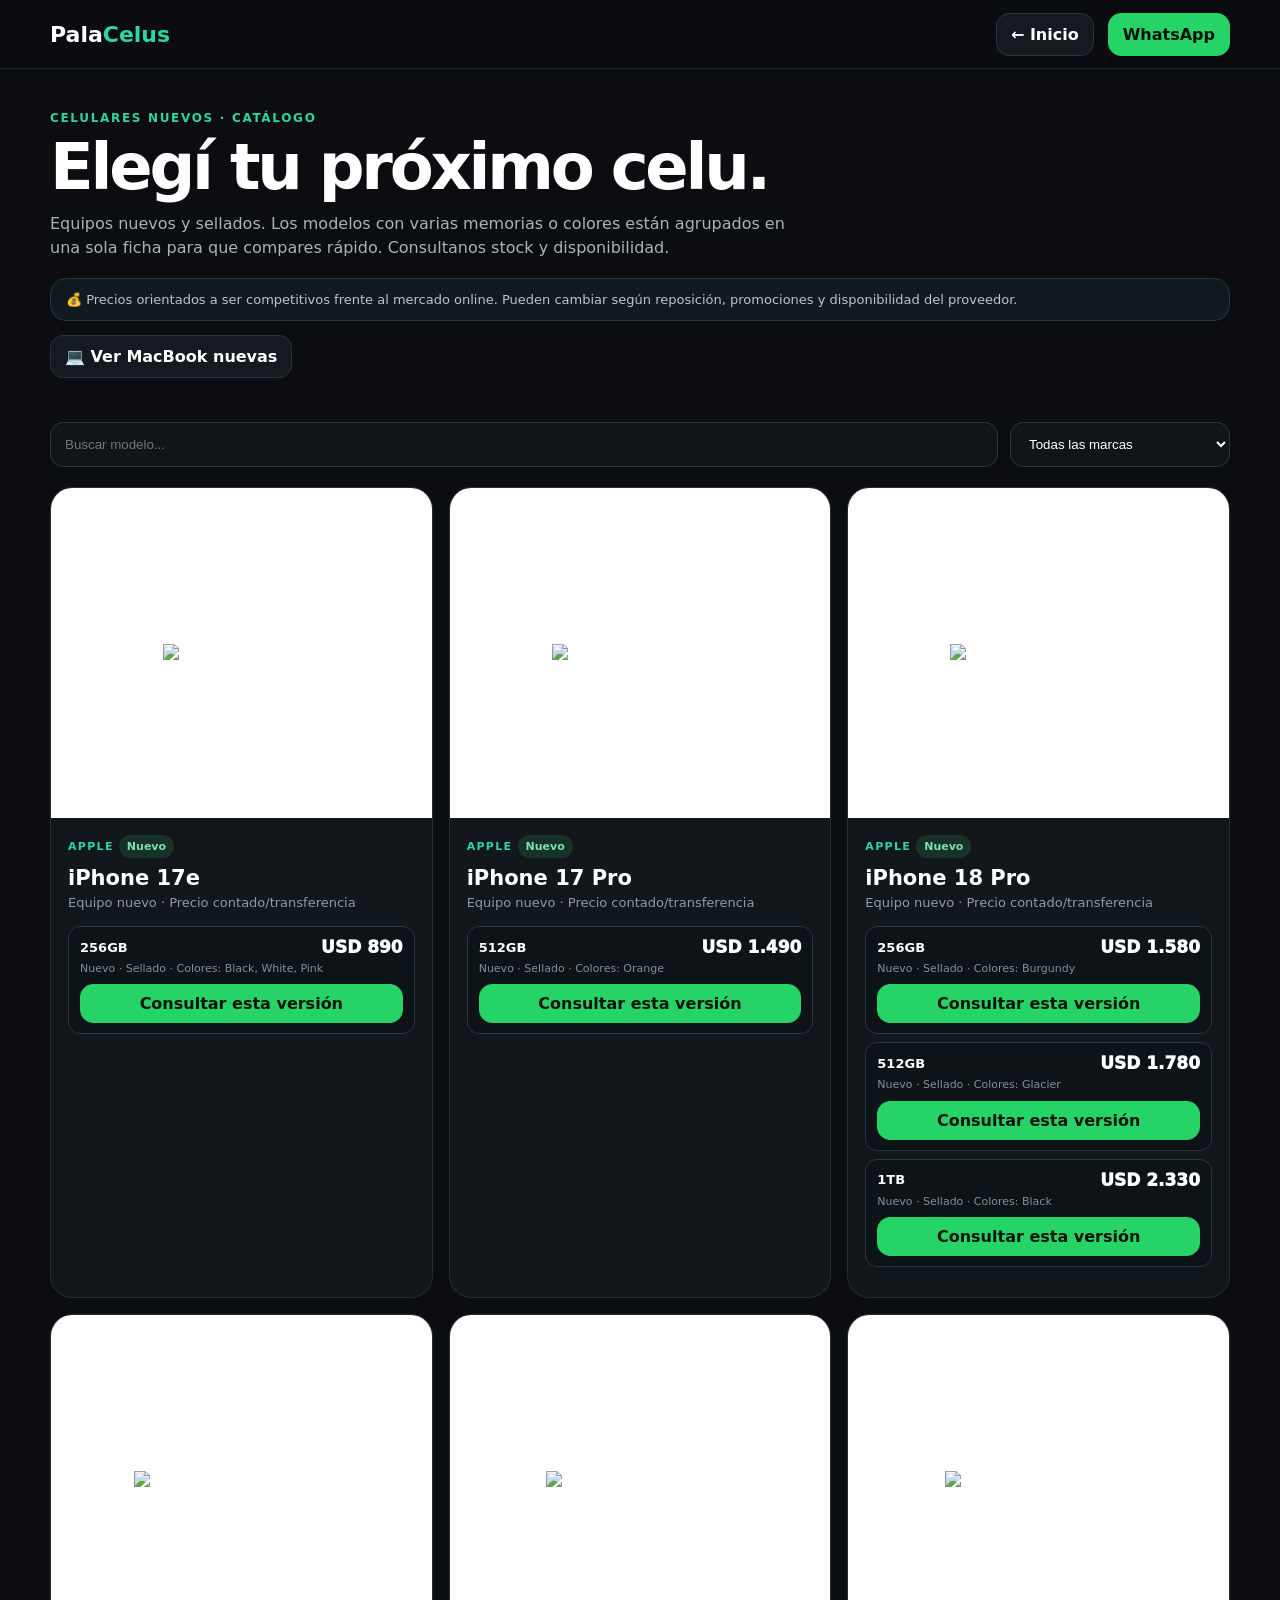
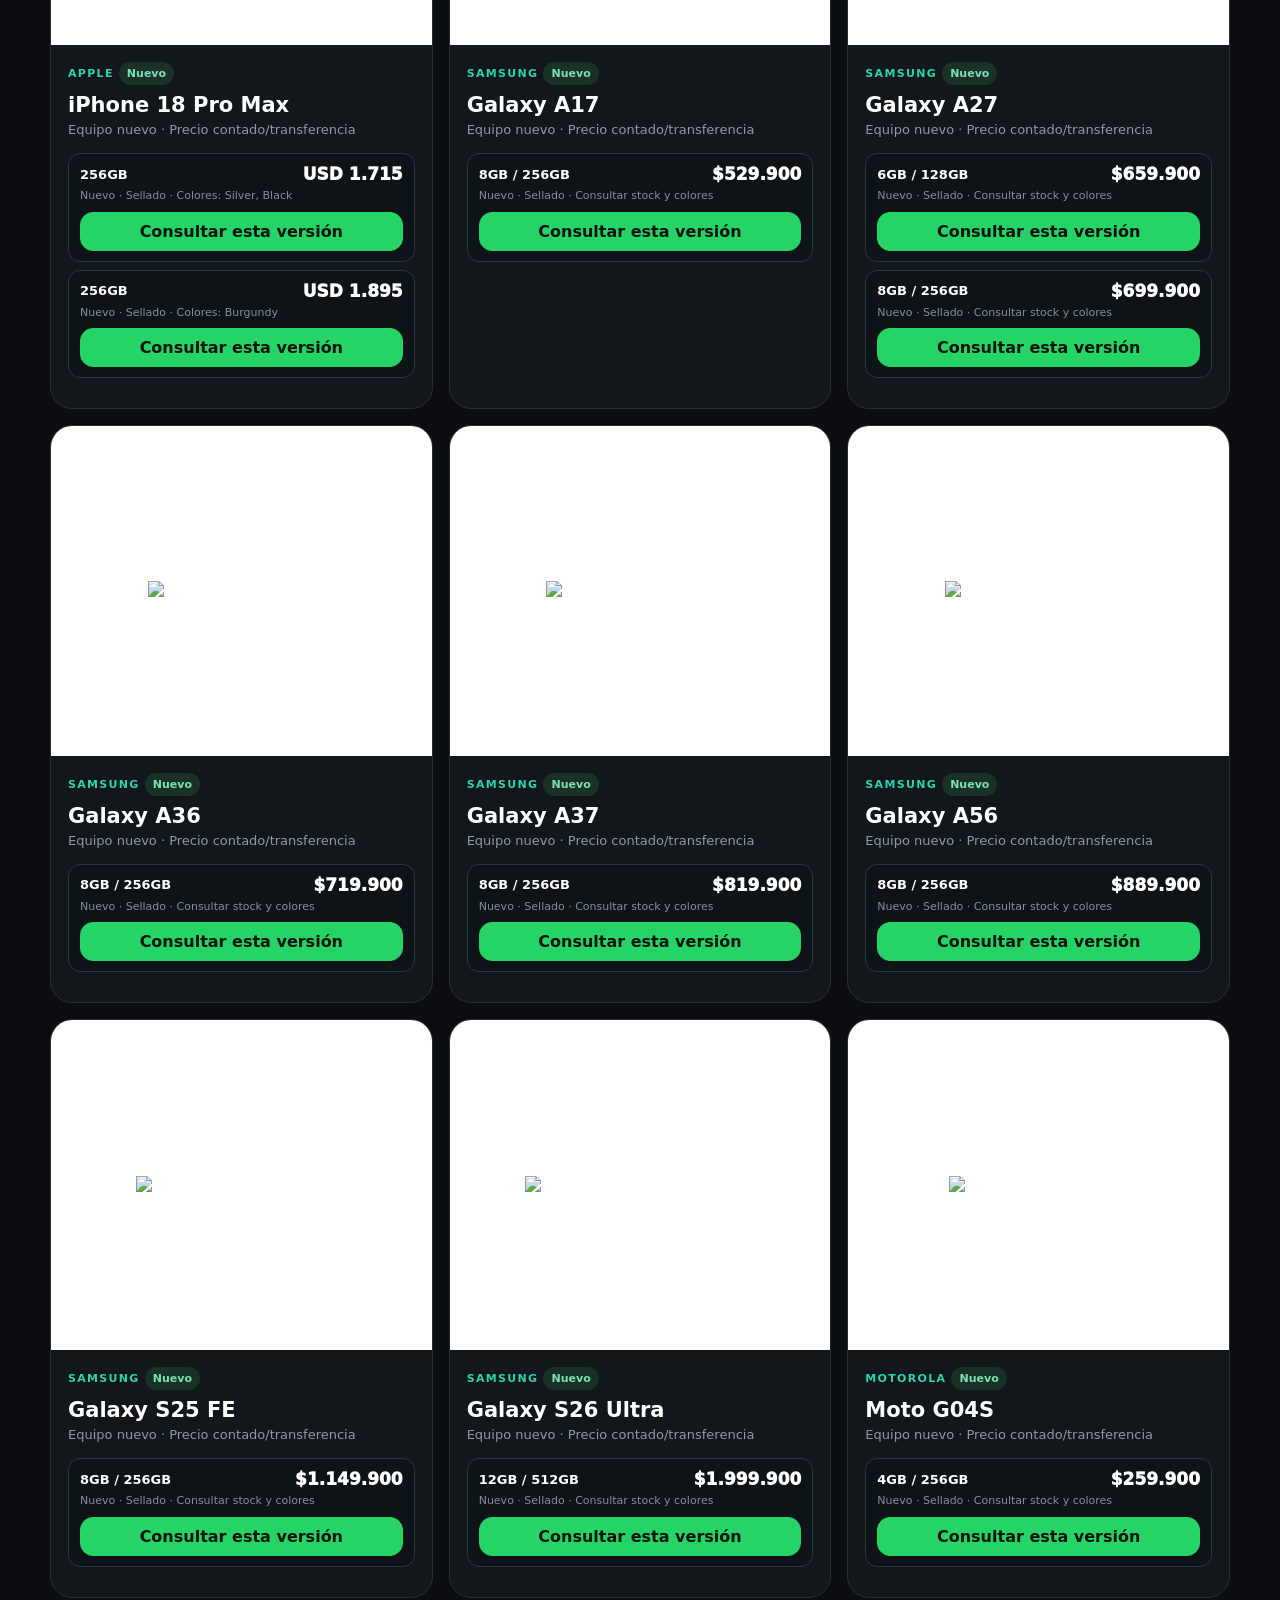
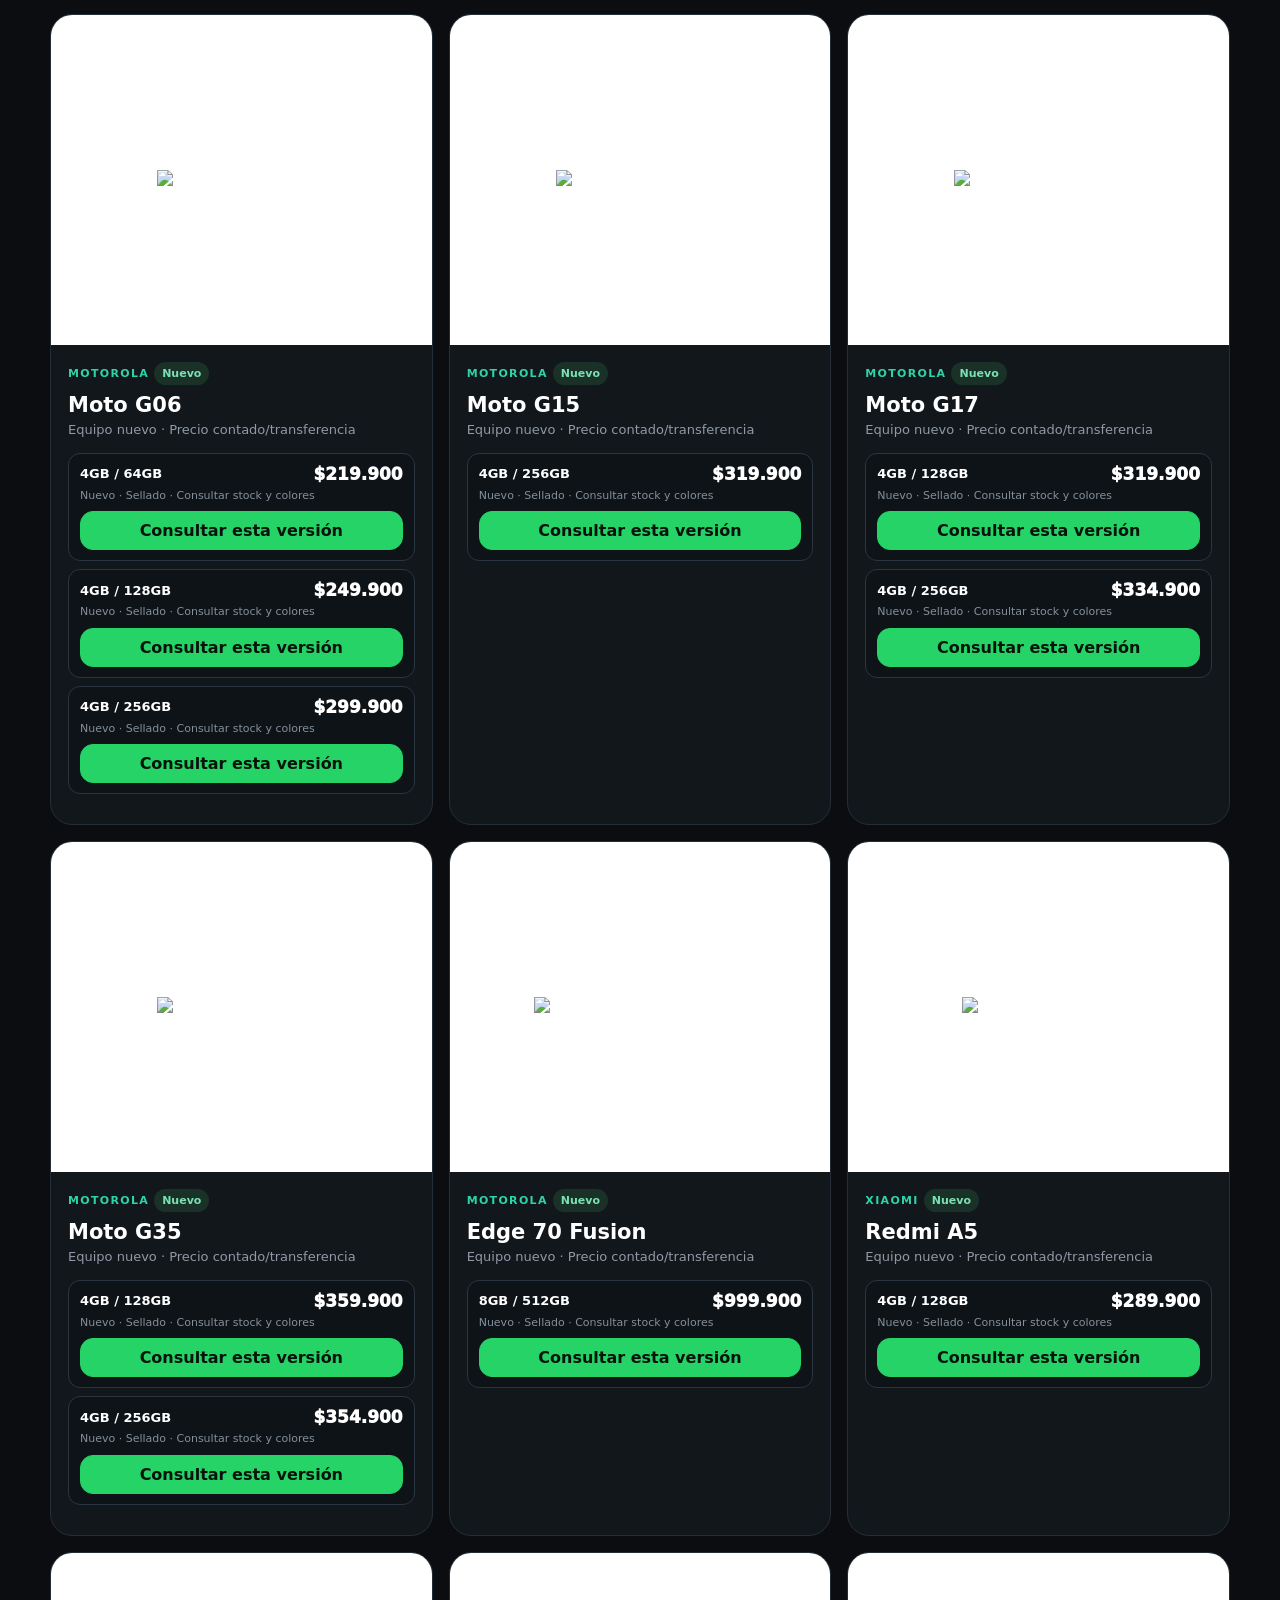
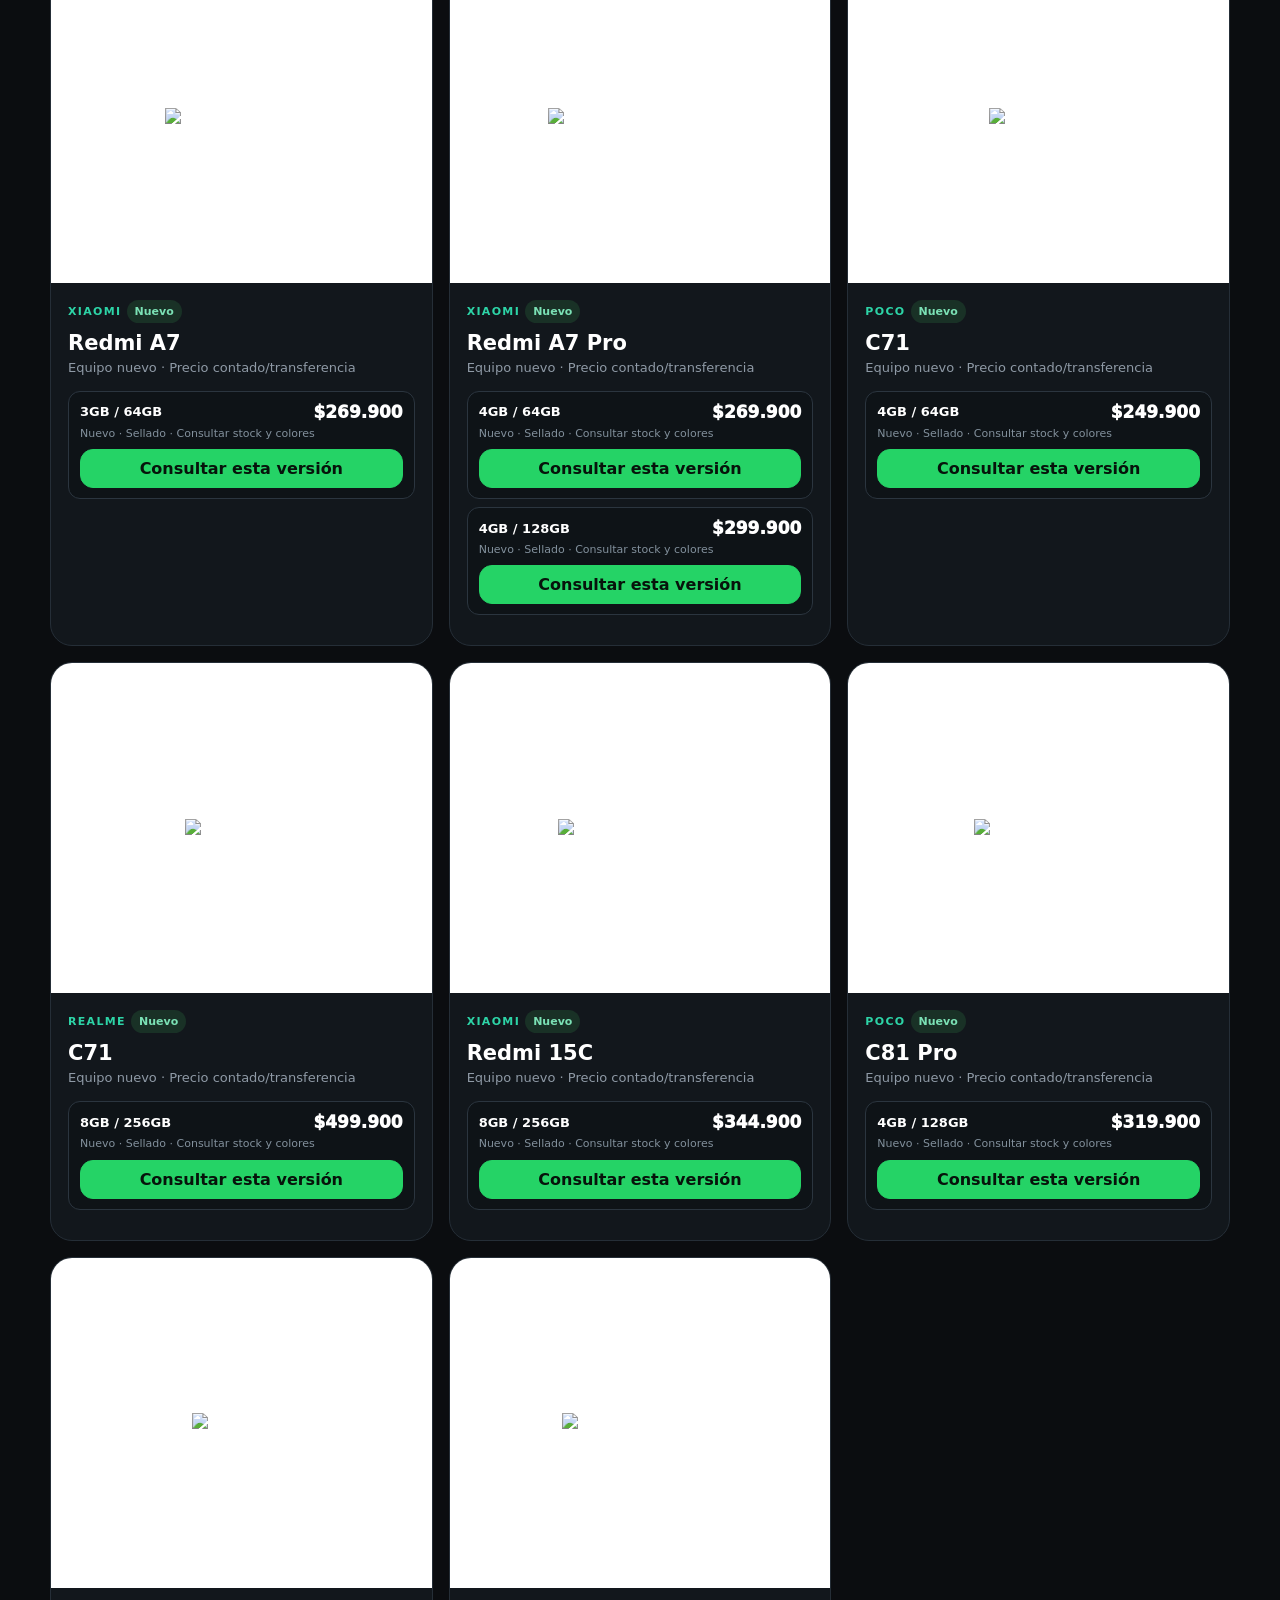
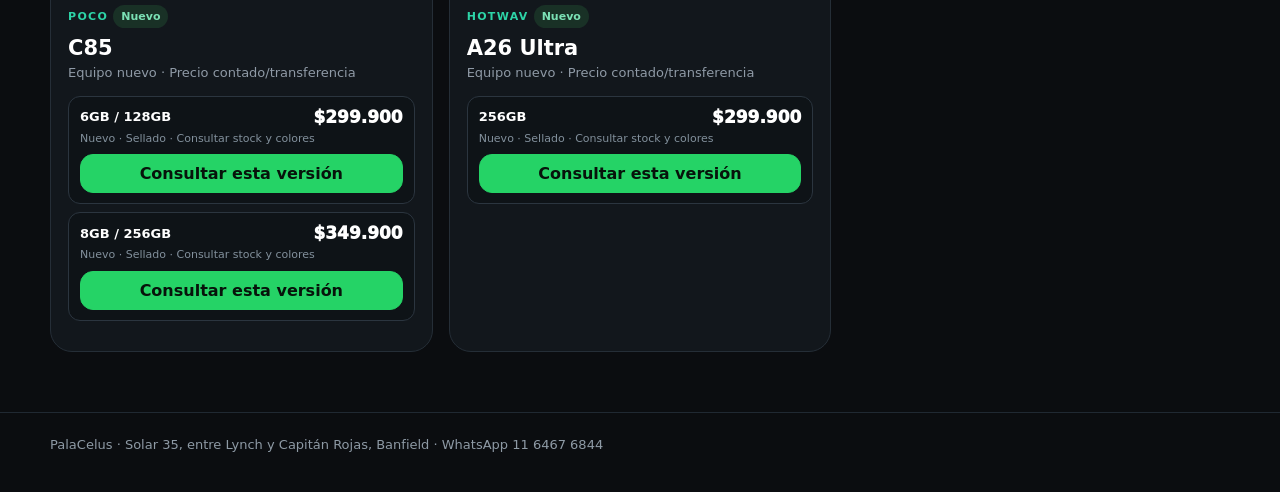
==== catalogo.html @ 4c7c0a82 "Fix product images and add MacBook access" ====
<!doctype html>
<html lang="es-AR">
<head>
<meta charset="utf-8">
<meta name="viewport" content="width=device-width,initial-scale=1,viewport-fit=cover">
<meta name="theme-color" content="#0b0d10">
<title>Catálogo de celulares | PalaCelus</title>
<style>
*{box-sizing:border-box}body{margin:0;background:#0b0d10;color:#fff;font-family:Inter,system-ui,-apple-system,Segoe UI,Roboto,Arial,sans-serif}.wrap{width:min(1180px,calc(100% - 28px));margin:auto}header{position:sticky;top:0;z-index:20;background:rgba(11,13,16,.94);backdrop-filter:blur(12px);border-bottom:1px solid #222b33}.top{height:68px;display:flex;align-items:center;gap:14px}.brand{font-size:22px;font-weight:900;text-decoration:none;color:#fff}.brand span{color:#2dd4a7}.spacer{flex:1}.btn{border:1px solid #2a333d;background:#151a20;color:#fff;border-radius:13px;padding:11px 14px;text-decoration:none;font-weight:800;cursor:pointer}.btn.wa{background:#25d366;border-color:#25d366;color:#07130b}.hero{padding:42px 0 24px}.eyebrow{font-size:12px;color:#2dd4a7;font-weight:900;letter-spacing:.14em}.hero h1{font-size:clamp(38px,7vw,64px);line-height:1;margin:10px 0 13px;letter-spacing:-.05em}.hero p{margin:0;color:#a8b3bd;max-width:760px;line-height:1.5}.notice{margin-top:18px;background:#111921;border:1px solid #263542;border-radius:16px;padding:13px 15px;color:#bac5ce;font-size:13px}.catalog-links{display:flex;gap:10px;flex-wrap:wrap;margin-top:14px}.controls{display:grid;grid-template-columns:1fr 220px;gap:12px;margin:20px 0}.controls input,.controls select{width:100%;padding:13px 14px;border-radius:13px;border:1px solid #2b353f;background:#10151a;color:#fff;outline:none}.grid{display:grid;grid-template-columns:repeat(3,1fr);gap:16px;padding-bottom:60px}.card{background:#12171c;border:1px solid #252e37;border-radius:22px;overflow:hidden;display:flex;flex-direction:column;min-width:0}.photo{height:330px;background:#fff;display:flex;align-items:center;justify-content:center;padding:22px;overflow:hidden}.photo img{display:block;width:auto;height:auto;max-width:100%;max-height:100%;object-fit:contain;object-position:center center}.body{padding:17px;display:flex;flex-direction:column;flex:1}.brandtag{font-size:11px;text-transform:uppercase;letter-spacing:.12em;color:#2dd4a7;font-weight:900}.body h2{font-size:21px;margin:8px 0 5px}.sub{font-size:13px;color:#8f9aa6;margin-bottom:12px}.variants{display:grid;gap:8px;margin:4px 0 13px}.variant{border:1px solid #2b353f;border-radius:12px;padding:10px 11px;background:#0e1317}.variant-top{display:flex;justify-content:space-between;gap:10px;align-items:center}.mem{font-size:13px;font-weight:800}.price{font-size:17px;font-weight:950;color:#fff}.stock{font-size:11px;color:#82909c;margin-top:4px;line-height:1.4}.badge{display:inline-flex;align-items:center;gap:5px;background:#193126;color:#7be1b5;padding:5px 8px;border-radius:999px;font-size:11px;font-weight:800}.footer{border-top:1px solid #202932;color:#8e9aa5;padding:24px 0 40px;font-size:13px}.fallback{height:100%;width:100%;display:grid;place-items:center;font-size:66px;color:#111;background:linear-gradient(160deg,#f8fafc,#e8edf2)}
@media(max-width:900px){.grid{grid-template-columns:repeat(2,1fr)}.photo{height:310px}}
@media(max-width:590px){.wrap{width:min(100% - 20px,1180px)}.grid{grid-template-columns:1fr}.controls{grid-template-columns:1fr}.photo{height:320px;padding:18px}.hero{padding-top:28px}.top .btn:not(.wa){display:none}.catalog-links .btn{display:inline-flex!important}}
</style>
</head>
<body>
<header><div class="wrap top"><a class="brand" href="/">Pala<span>Celus</span></a><div class="spacer"></div><a class="btn" href="/">← Inicio</a><a class="btn wa" href="https://wa.me/5491164676844?text=Hola%20PalaCelus%2C%20quiero%20consultar%20por%20un%20celular" target="_blank" rel="noopener">WhatsApp</a></div></header>
<main class="wrap">
<section class="hero"><div class="eyebrow">CELULARES NUEVOS · CATÁLOGO</div><h1>Elegí tu próximo celu.</h1><p>Equipos nuevos y sellados. Los modelos con varias memorias o colores están agrupados en una sola ficha para que compares rápido. Consultanos stock y disponibilidad.</p><div class="notice">💰 Precios orientados a ser competitivos frente al mercado online. Pueden cambiar según reposición, promociones y disponibilidad del proveedor.</div><div class="catalog-links"><a class="btn" href="/macbook.html">💻 Ver MacBook nuevas</a></div></section>
<div class="controls"><input id="q" type="search" placeholder="Buscar modelo..."><select id="brand"><option value="all">Todas las marcas</option><option>Apple</option><option>Samsung</option><option>Motorola</option><option>Xiaomi</option><option>Realme</option><option>POCO</option><option>Hotwav</option></select></div>
<section id="grid" class="grid"></section>
</main>
<footer class="footer"><div class="wrap">PalaCelus · Solar 35, entre Lynch y Capitán Rojas, Banfield · WhatsApp 11 6467 6844</div></footer>
<script>
const P=[
{b:'Apple',n:'iPhone 17e',img:'https://www.pbtech.co.nz/imgprod/M/P/MPHAPP817400__1.jpg',v:[['256GB','USD 890','Black, White, Pink']]},
{b:'Apple',n:'iPhone 17 Pro',img:'https://images.weserv.nl/?url=https%3A%2F%2Fcdn.mafrservices.com%2Fpim-content%2FUAE%2Fmedia%2Fproduct%2F2258804%2F1757614204%2F2258804_main.jpg&w=900&h=900&fit=contain',v:[['512GB','USD 1.490','Orange']]},
{b:'Apple',n:'iPhone 18 Pro',img:'https://s.yimg.com/lo/mysterio/api/8e2818e21b2c7f932ad12ccb3e22df7431b9df2d3f41ec7d7207e2633e210959/lightyear_networkapi/resizefill_w1200%3Bquality_80%3Bformat_webp/https%3A/media.zenfs.com/en/gadget_review_articles_822/c11b0845a5478b6d21e6e9054c8614dc.jpg',v:[['256GB','USD 1.580','Burgundy'],['512GB','USD 1.780','Glacier'],['1TB','USD 2.330','Black']]},
{b:'Apple',n:'iPhone 18 Pro Max',img:'https://cdn2.blanxer.com/uploads/682feff88c633f25b4c7ce32/product_image-iphone-18-pro-max-0291.webp',v:[['256GB','USD 1.715','Silver, Black'],['256GB','USD 1.895','Burgundy']]},
{b:'Samsung',n:'Galaxy A17',img:'https://myxprs.com/cdn/shop/files/SamsungGalaxyA174G-8GBRam-256GB_LocalWarranty.png?v=1770814970&width=1000',v:[['8GB / 256GB','$529.900']]},
{b:'Samsung',n:'Galaxy A27',img:'https://www.trippodo.com/1506386-large_default/samsung-galaxy-a27-5g-17-cm-67-sim-doble-android-160-usb-tipo-c-6-gb-128-gb-5000-mah-negro.jpg',v:[['6GB / 128GB','$659.900'],['8GB / 256GB','$699.900']]},
{b:'Samsung',n:'Galaxy A36',img:'https://www.samsung-online.com.ua/uploads/shop/products/large/c_570ff8097d87e03d7fbfa8f95da73655.jpg',v:[['8GB / 256GB','$719.900']]},
{b:'Samsung',n:'Galaxy A37',img:'https://images.migrosone.com/elektronik/product/39188951/39188951_1-0b2606-1650x1650.jpg',v:[['8GB / 256GB','$819.900']]},
{b:'Samsung',n:'Galaxy A56',img:'https://mobileplanet.ua/uploads/product/2025-3-14/samsung-galaxy-a56-5g-8-256gb-awesome-graphite-sm-3387041.webp',v:[['8GB / 256GB','$889.900']]},
{b:'Samsung',n:'Galaxy S25 FE',img:'https://oneapple.com.ua/content/images/17/1800x1800l80mc0/60388574313349.jpg',v:[['8GB / 256GB','$1.149.900']]},
{b:'Samsung',n:'Galaxy S26 Ultra',img:'https://www.electronic4you.si/media/catalog/product/2/7/279026.jpg',v:[['12GB / 512GB','$1.999.900']]},
{b:'Motorola',n:'Moto G04S',img:'https://cdn.awsli.com.br/953/953953/produto/359839162/32c7d79e-3806-4fc1-a5b6-cae0c05d0760-fybrp97fx4.png',v:[['4GB / 256GB','$259.900']]},
{b:'Motorola',n:'Moto G06',img:'https://p4-ofp.static.pub/fes/cms/2025/09/03/94kxwl1lryu7we6adw4g9haothbvmi306839.png',v:[['4GB / 64GB','$219.900'],['4GB / 128GB','$249.900'],['4GB / 256GB','$299.900']]},
{b:'Motorola',n:'Moto G15',img:'https://welectronics.com/images/stories/virtuemart/product/MotorolaMotoG15gray7.jpg',v:[['4GB / 256GB','$319.900']]},
{b:'Motorola',n:'Moto G17',img:'https://brmotorolanew.vtexassets.com/arquivos/ids/177598/MOTOG77_1000X1000PX_01.png?v=639052259631500000',v:[['4GB / 128GB','$319.900'],['4GB / 256GB','$334.900']]},
{b:'Motorola',n:'Moto G35',img:'https://dexon.cl/api/uploads/products/d0875943-738c-4bb5-8104-498e9e5aed08.png',v:[['4GB / 128GB','$359.900'],['4GB / 256GB','$354.900']]},
{b:'Motorola',n:'Edge 70 Fusion',img:'https://www.purepc.pl/image/news/2026/03/02_motorola_edge_70_fusion_smartfon_z_ukladem_snadpragon_7s_gen_3_trafia_na_rynek_w_dwoch_wersjach_z_roznymi_bateriami_2_b.png',v:[['8GB / 512GB','$999.900']]},
{b:'Xiaomi',n:'Redmi A5',img:'https://i.ebayimg.com/images/g/YnAAAeSwY~9od3sQ/s-l1200.webp',v:[['4GB / 128GB','$289.900']]},
{b:'Xiaomi',n:'Redmi A7',img:'https://images.weserv.nl/?url=https%3A%2F%2Frimage.ripley.com.pe%2Fhome.ripley%2FAttachment%2FMKP%2F3588%2FPMP20001499474%2Ffull_image-1.jpeg&w=900&h=900&fit=contain',v:[['3GB / 64GB','$269.900']]},
{b:'Xiaomi',n:'Redmi A7 Pro',img:'https://images.weserv.nl/?url=https%3A%2F%2Fmedia.power-cdn.net%2Fimages%2Fh-64634c14849e05791fbe9061939bd7e9%2Fproducts%2F4267475%2F4267475_1_600x600_t_g.webp&w=900&h=900&fit=contain',v:[['4GB / 64GB','$269.900'],['4GB / 128GB','$299.900']]},
{b:'POCO',n:'C71',img:'https://images.weserv.nl/?url=https%3A%2F%2Fsumashtech.sgp1.cdn.digitaloceanspaces.com%2Fcolor%2F4062%2Fc71blue_1.webp&w=900&h=900&fit=contain',v:[['4GB / 64GB','$249.900']]},
{b:'Realme',n:'C71',img:'https://images.weserv.nl/?url=https%3A%2F%2Fmedia.romapy.com%2F48034-large_default%2Fcel-realme-c71-rmx5303-8gb256gb-white-swan-br-631011005954.jpg&w=900&h=900&fit=contain',v:[['8GB / 256GB','$499.900']]},
{b:'Xiaomi',n:'Redmi 15C',img:'https://images.weserv.nl/?url=https%3A%2F%2Fwww.xiaomistore.pt%2Fmedia%2Fcatalog%2Fproduct%2Fcache%2F15ddd44d216d203895c09a40f383ba2a%2F7%2F3%2F734f07c79fa35ef24b3e30c7f011fd23.png&w=900&h=900&fit=contain',v:[['8GB / 256GB','$344.900']]},
{b:'POCO',n:'C81 Pro',img:'https://cdn.antaranews.com/cache/1200x800/2026/04/29/poco-c81-pro-all-color-options-1536x864.jpg',v:[['4GB / 128GB','$319.900']]},
{b:'POCO',n:'C85',img:'https://down-ph.img.susercontent.com/file/ph-11134207-820lg-mp8wr12u2v41d9',v:[['6GB / 128GB','$299.900'],['8GB / 256GB','$349.900']]},
{b:'Hotwav',n:'A26 Ultra',img:'https://www.supergames.com.py/34729-thickbox_default/celular-hotwav-a26-ultra-256gb-3gb-ram-dual-sim-tela-6-75----branco.jpg',v:[['256GB','$299.900']]}
];
const grid=document.getElementById('grid'),q=document.getElementById('q'),brand=document.getElementById('brand');
function wa(p,mem,price){return 'https://wa.me/5491164676844?text='+encodeURIComponent(`Hola PalaCelus, quería consultar disponibilidad del ${p.b} ${p.n} ${mem} publicado a ${price}.`)}
function render(){const text=q.value.trim().toLowerCase(),bf=brand.value;grid.innerHTML='';P.filter(p=>(bf==='all'||p.b===bf)&&(`${p.b} ${p.n}`).toLowerCase().includes(text)).forEach(p=>{const c=document.createElement('article');c.className='card';const pic=p.img?`<img loading="lazy" src="${p.img}" alt="${p.b} ${p.n}" onerror="this.parentElement.innerHTML='<div class=\'fallback\'>📱</div>'">`:`<div class="fallback">📱</div>`;const vars=p.v.map(x=>`<div class="variant"><div class="variant-top"><span class="mem">${x[0]}</span><span class="price">${x[1]}</span></div><div class="stock">Nuevo · Sellado${x[2]?` · Colores: ${x[2]}`:' · Consultar stock y colores'}</div><div style="margin-top:8px"><a class="btn wa" style="display:block;text-align:center;padding:9px 10px" href="${wa(p,x[0],x[1])}" target="_blank" rel="noopener">Consultar esta versión</a></div></div>`).join('');c.innerHTML=`<div class="photo">${pic}</div><div class="body"><div><span class="brandtag">${p.b}</span> <span class="badge">Nuevo</span></div><h2>${p.n}</h2><div class="sub">Equipo nuevo · Precio contado/transferencia</div><div class="variants">${vars}</div></div>`;grid.appendChild(c)})}
q.addEventListener('input',render);brand.addEventListener('change',render);render();
</script>
</body>
</html>
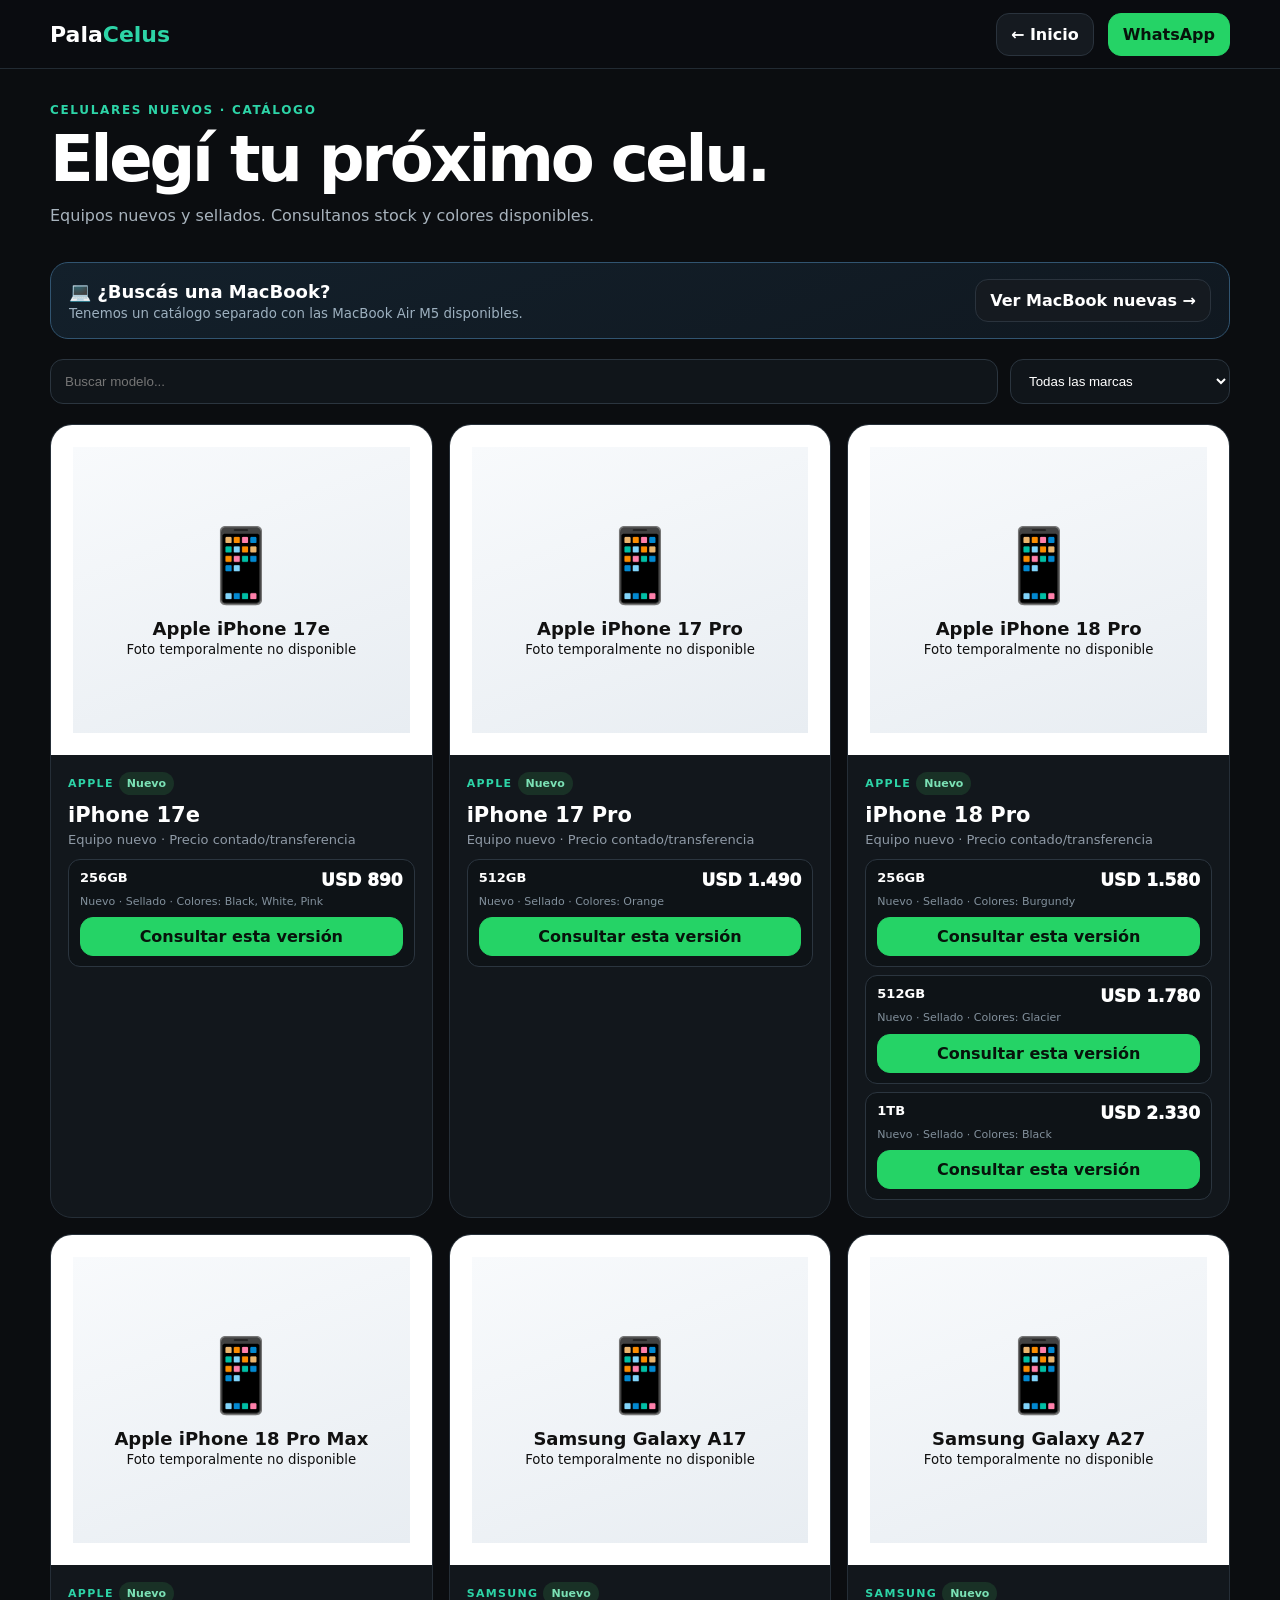
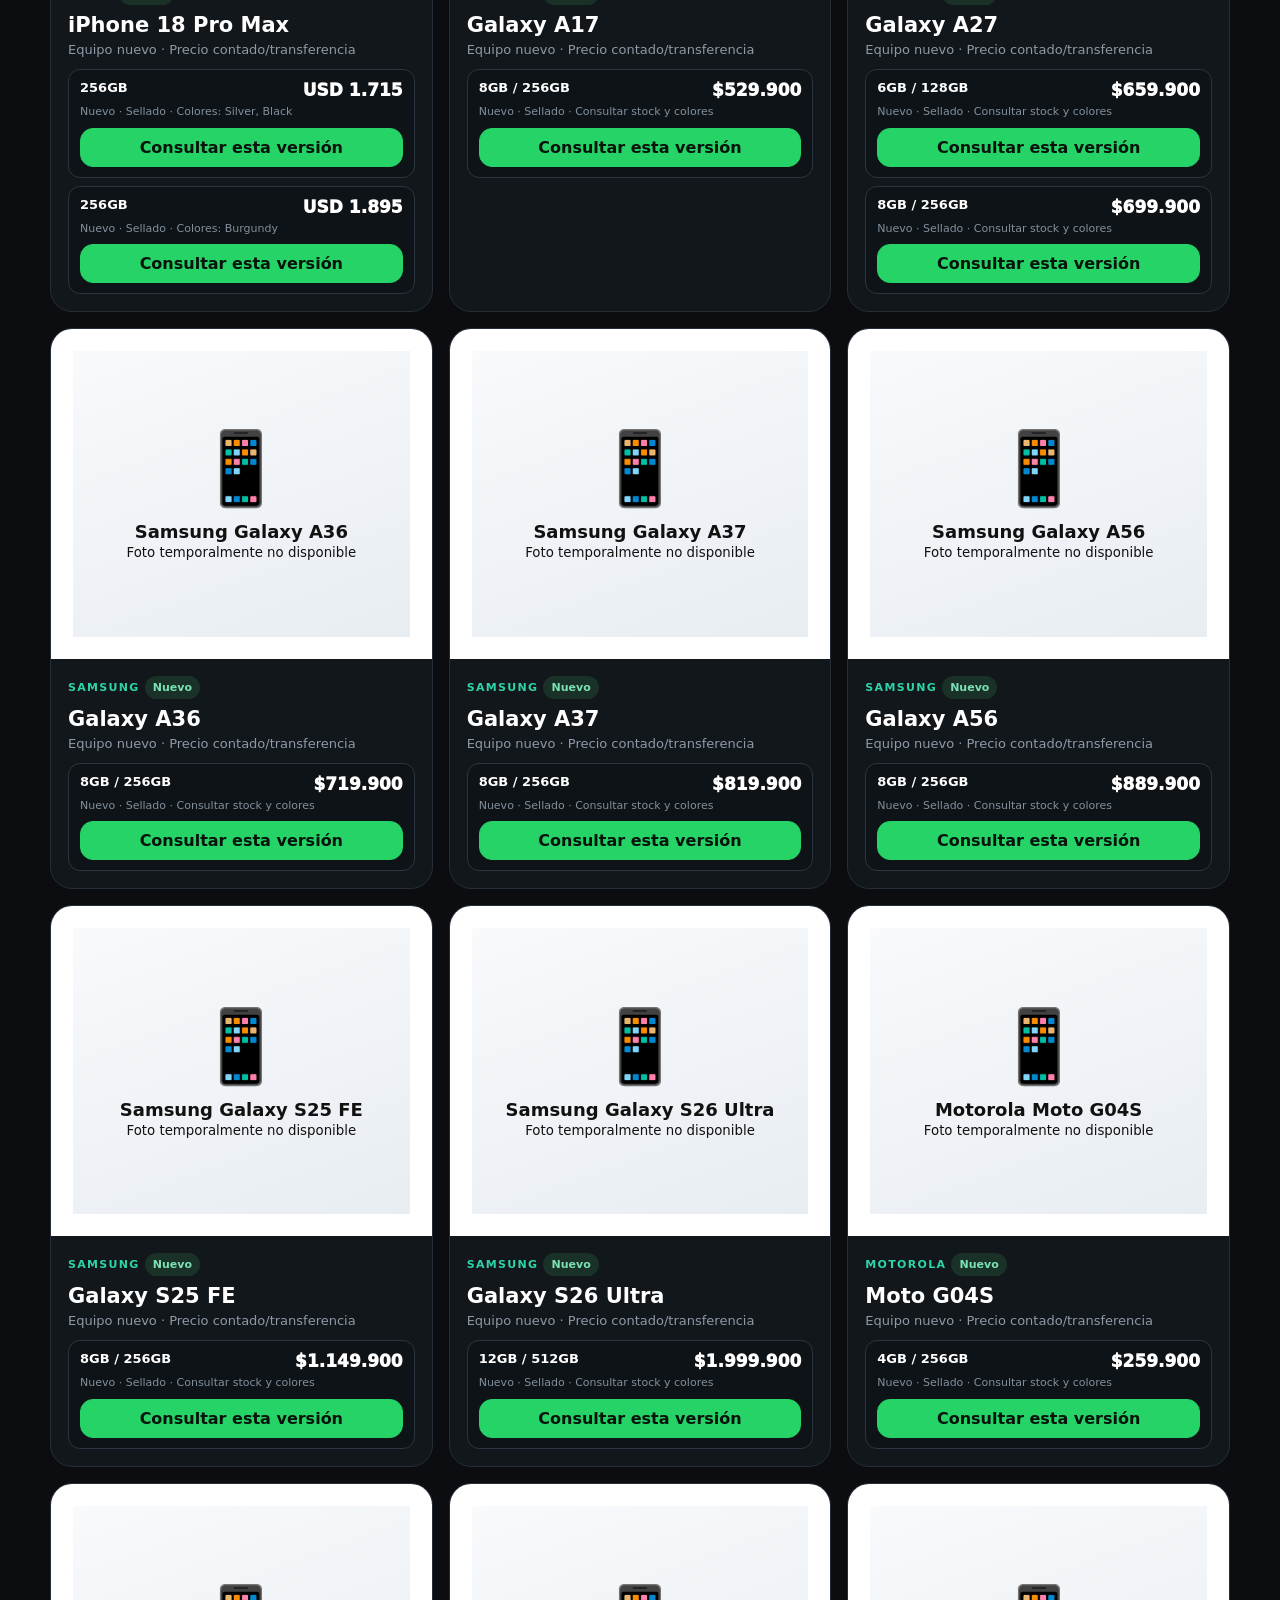
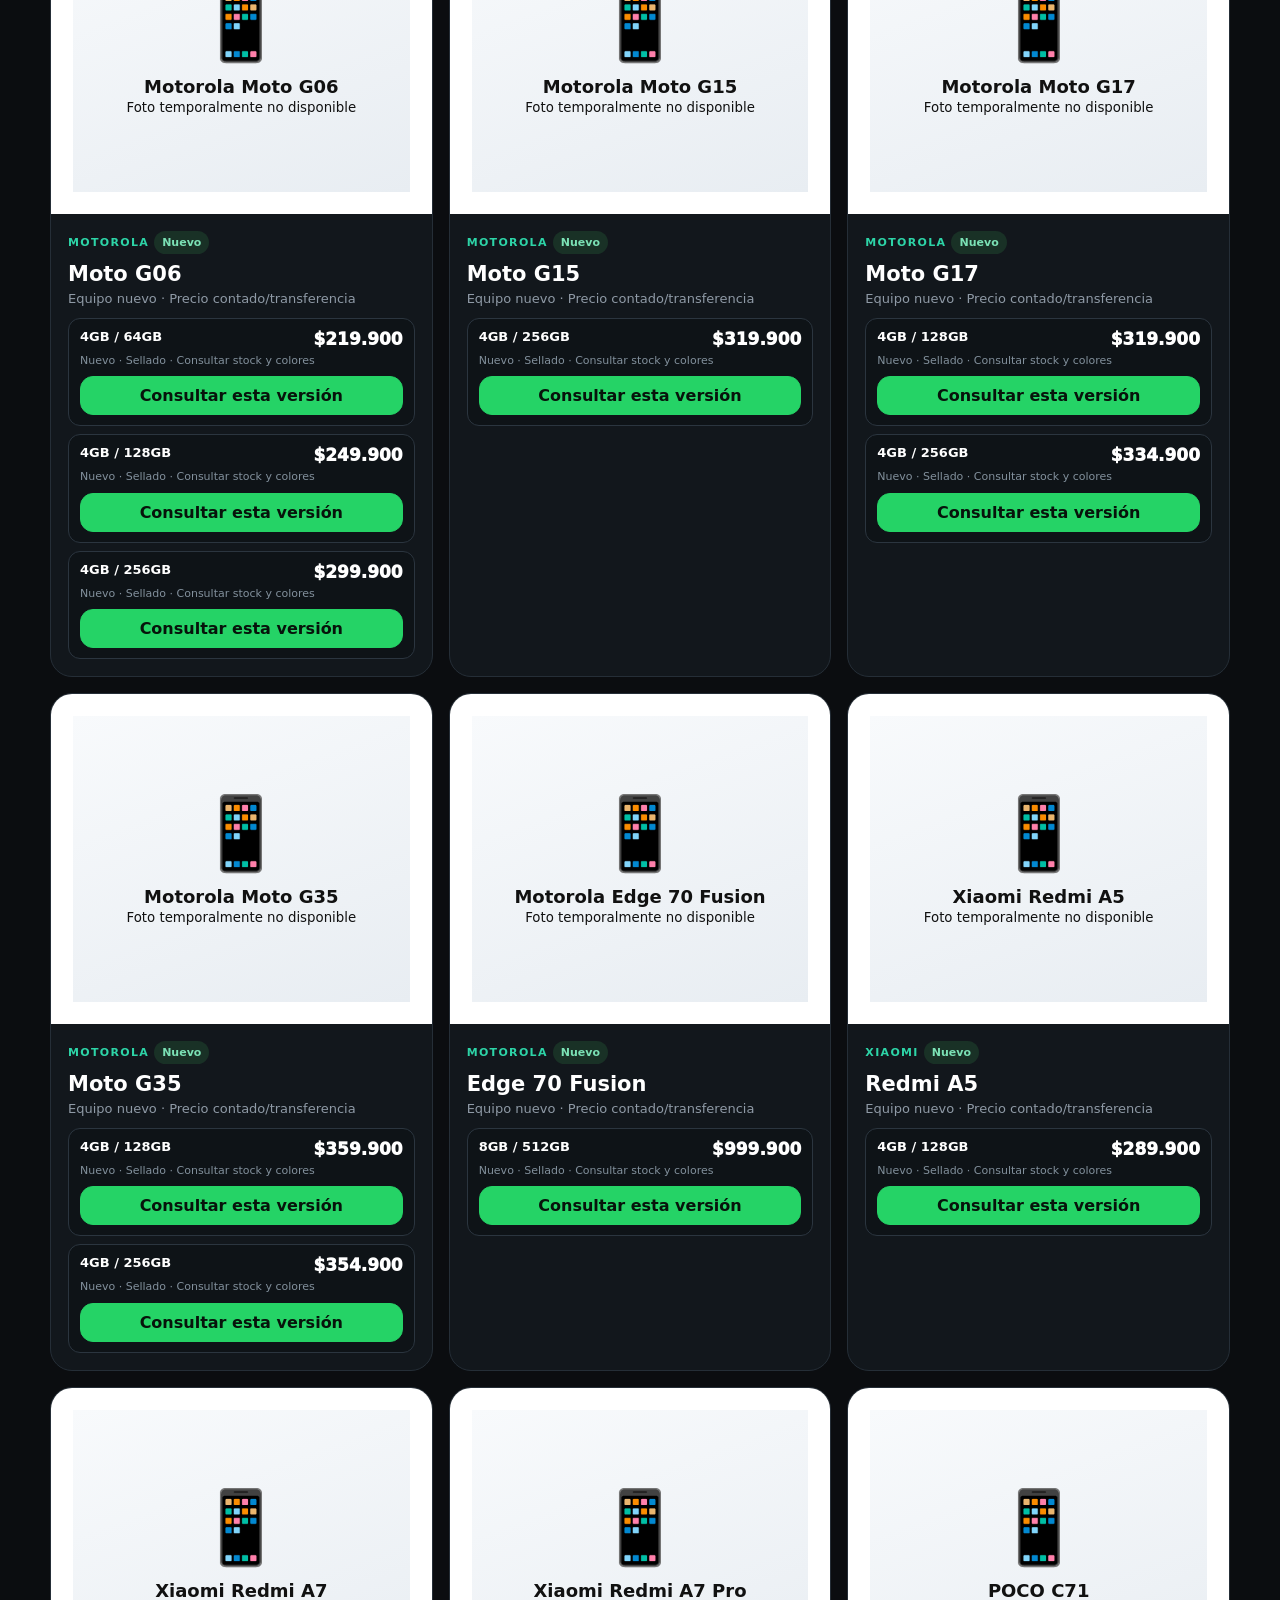
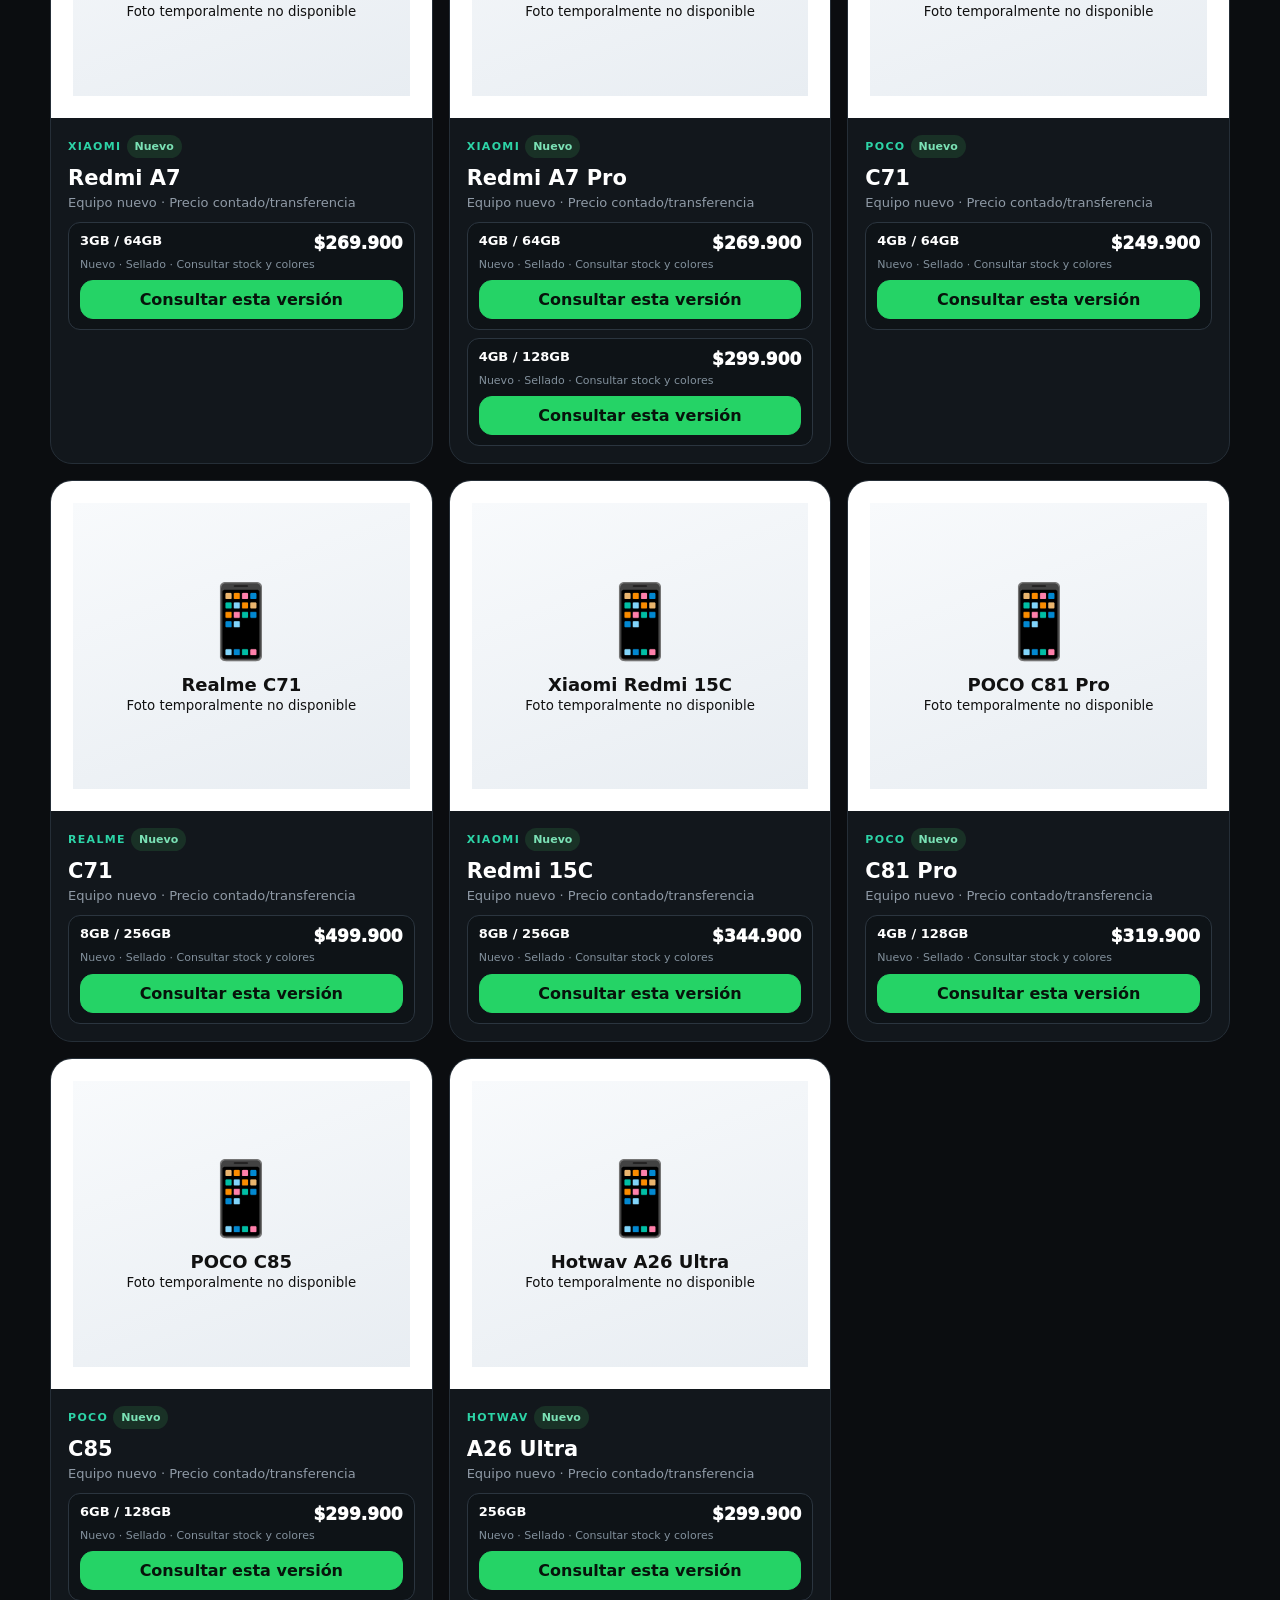
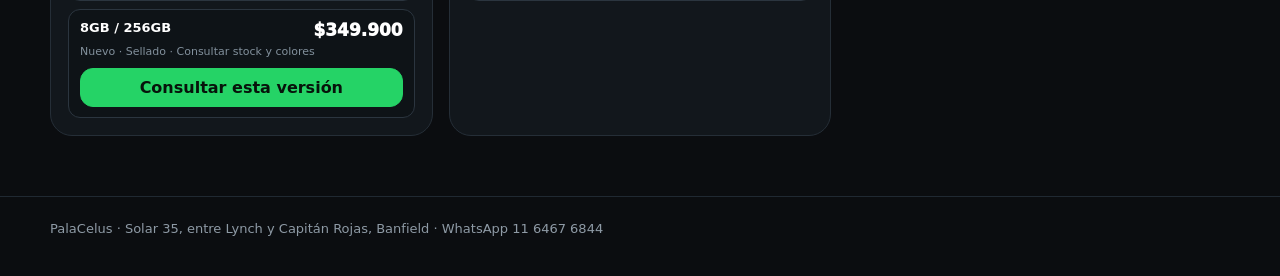
==== commit 57e67d29: "Fix product images and add visible MacBook access" ====
--- a/catalogo.html
+++ b/catalogo.html
@@ -1,57 +1,50 @@
 <!doctype html>
 <html lang="es-AR">
 <head>
-<meta charset="utf-8">
-<meta name="viewport" content="width=device-width,initial-scale=1,viewport-fit=cover">
-<meta name="theme-color" content="#0b0d10">
+<meta charset="utf-8"><meta name="viewport" content="width=device-width,initial-scale=1,viewport-fit=cover"><meta name="theme-color" content="#0b0d10">
 <title>Catálogo de celulares | PalaCelus</title>
 <style>
-*{box-sizing:border-box}body{margin:0;background:#0b0d10;color:#fff;font-family:Inter,system-ui,-apple-system,Segoe UI,Roboto,Arial,sans-serif}.wrap{width:min(1180px,calc(100% - 28px));margin:auto}header{position:sticky;top:0;z-index:20;background:rgba(11,13,16,.94);backdrop-filter:blur(12px);border-bottom:1px solid #222b33}.top{height:68px;display:flex;align-items:center;gap:14px}.brand{font-size:22px;font-weight:900;text-decoration:none;color:#fff}.brand span{color:#2dd4a7}.spacer{flex:1}.btn{border:1px solid #2a333d;background:#151a20;color:#fff;border-radius:13px;padding:11px 14px;text-decoration:none;font-weight:800;cursor:pointer}.btn.wa{background:#25d366;border-color:#25d366;color:#07130b}.hero{padding:42px 0 24px}.eyebrow{font-size:12px;color:#2dd4a7;font-weight:900;letter-spacing:.14em}.hero h1{font-size:clamp(38px,7vw,64px);line-height:1;margin:10px 0 13px;letter-spacing:-.05em}.hero p{margin:0;color:#a8b3bd;max-width:760px;line-height:1.5}.notice{margin-top:18px;background:#111921;border:1px solid #263542;border-radius:16px;padding:13px 15px;color:#bac5ce;font-size:13px}.catalog-links{display:flex;gap:10px;flex-wrap:wrap;margin-top:14px}.controls{display:grid;grid-template-columns:1fr 220px;gap:12px;margin:20px 0}.controls input,.controls select{width:100%;padding:13px 14px;border-radius:13px;border:1px solid #2b353f;background:#10151a;color:#fff;outline:none}.grid{display:grid;grid-template-columns:repeat(3,1fr);gap:16px;padding-bottom:60px}.card{background:#12171c;border:1px solid #252e37;border-radius:22px;overflow:hidden;display:flex;flex-direction:column;min-width:0}.photo{height:330px;background:#fff;display:flex;align-items:center;justify-content:center;padding:22px;overflow:hidden}.photo img{display:block;width:auto;height:auto;max-width:100%;max-height:100%;object-fit:contain;object-position:center center}.body{padding:17px;display:flex;flex-direction:column;flex:1}.brandtag{font-size:11px;text-transform:uppercase;letter-spacing:.12em;color:#2dd4a7;font-weight:900}.body h2{font-size:21px;margin:8px 0 5px}.sub{font-size:13px;color:#8f9aa6;margin-bottom:12px}.variants{display:grid;gap:8px;margin:4px 0 13px}.variant{border:1px solid #2b353f;border-radius:12px;padding:10px 11px;background:#0e1317}.variant-top{display:flex;justify-content:space-between;gap:10px;align-items:center}.mem{font-size:13px;font-weight:800}.price{font-size:17px;font-weight:950;color:#fff}.stock{font-size:11px;color:#82909c;margin-top:4px;line-height:1.4}.badge{display:inline-flex;align-items:center;gap:5px;background:#193126;color:#7be1b5;padding:5px 8px;border-radius:999px;font-size:11px;font-weight:800}.footer{border-top:1px solid #202932;color:#8e9aa5;padding:24px 0 40px;font-size:13px}.fallback{height:100%;width:100%;display:grid;place-items:center;font-size:66px;color:#111;background:linear-gradient(160deg,#f8fafc,#e8edf2)}
-@media(max-width:900px){.grid{grid-template-columns:repeat(2,1fr)}.photo{height:310px}}
-@media(max-width:590px){.wrap{width:min(100% - 20px,1180px)}.grid{grid-template-columns:1fr}.controls{grid-template-columns:1fr}.photo{height:320px;padding:18px}.hero{padding-top:28px}.top .btn:not(.wa){display:none}.catalog-links .btn{display:inline-flex!important}}
-</style>
-</head>
+*{box-sizing:border-box}body{margin:0;background:#0b0d10;color:#fff;font-family:Inter,system-ui,-apple-system,Segoe UI,Roboto,Arial,sans-serif}.wrap{width:min(1180px,calc(100% - 28px));margin:auto}header{position:sticky;top:0;z-index:20;background:rgba(11,13,16,.94);border-bottom:1px solid #222b33}.top{height:68px;display:flex;align-items:center;gap:14px}.brand{font-size:22px;font-weight:900;text-decoration:none;color:#fff}.brand span{color:#2dd4a7}.spacer{flex:1}.btn{border:1px solid #2a333d;background:#151a20;color:#fff;border-radius:13px;padding:11px 14px;text-decoration:none;font-weight:800}.btn.wa{background:#25d366;border-color:#25d366;color:#07130b}.hero{padding:34px 0 16px}.eyebrow{font-size:12px;color:#2dd4a7;font-weight:900;letter-spacing:.14em}.hero h1{font-size:clamp(38px,7vw,64px);line-height:1;margin:10px 0 13px;letter-spacing:-.05em}.hero p{margin:0;color:#a8b3bd;max-width:760px;line-height:1.5}.macbar{display:flex;align-items:center;justify-content:space-between;gap:14px;margin:18px 0;padding:16px 18px;border:1px solid #315470;border-radius:18px;background:linear-gradient(160deg,#13202b,#101820)}.macbar strong{font-size:18px}.macbar small{display:block;color:#9db0bf;margin-top:4px}.controls{display:grid;grid-template-columns:1fr 220px;gap:12px;margin:20px 0}.controls input,.controls select{width:100%;padding:13px 14px;border-radius:13px;border:1px solid #2b353f;background:#10151a;color:#fff}.grid{display:grid;grid-template-columns:repeat(3,1fr);gap:16px;padding-bottom:60px}.card{background:#12171c;border:1px solid #252e37;border-radius:22px;overflow:hidden;display:flex;flex-direction:column}.photo{height:330px;background:#fff;display:flex;align-items:center;justify-content:center;padding:22px;overflow:hidden}.photo img{display:block;max-width:100%;max-height:100%;object-fit:contain}.fallback{height:100%;width:100%;display:grid;place-items:center;text-align:center;padding:20px;background:linear-gradient(160deg,#f8fafc,#e8edf2);color:#111}.fallback .phone{font-size:72px}.fallback b{display:block;font-size:18px;margin-top:10px}.body{padding:17px;display:flex;flex-direction:column;flex:1}.brandtag{font-size:11px;text-transform:uppercase;letter-spacing:.12em;color:#2dd4a7;font-weight:900}.badge{display:inline-flex;background:#193126;color:#7be1b5;padding:5px 8px;border-radius:999px;font-size:11px;font-weight:800}.body h2{font-size:21px;margin:8px 0 5px}.sub{font-size:13px;color:#8f9aa6;margin-bottom:12px}.variants{display:grid;gap:8px}.variant{border:1px solid #2b353f;border-radius:12px;padding:10px 11px;background:#0e1317}.variant-top{display:flex;justify-content:space-between;gap:10px}.mem{font-size:13px;font-weight:800}.price{font-size:17px;font-weight:950}.stock{font-size:11px;color:#82909c;margin-top:4px;line-height:1.4}.footer{border-top:1px solid #202932;color:#8e9aa5;padding:24px 0 40px;font-size:13px}@media(max-width:900px){.grid{grid-template-columns:repeat(2,1fr)}}@media(max-width:590px){.grid{grid-template-columns:1fr}.controls{grid-template-columns:1fr}.photo{height:320px}.macbar{align-items:stretch;flex-direction:column}.macbar .btn{text-align:center}}
+</style></head>
 <body>
-<header><div class="wrap top"><a class="brand" href="/">Pala<span>Celus</span></a><div class="spacer"></div><a class="btn" href="/">← Inicio</a><a class="btn wa" href="https://wa.me/5491164676844?text=Hola%20PalaCelus%2C%20quiero%20consultar%20por%20un%20celular" target="_blank" rel="noopener">WhatsApp</a></div></header>
-<main class="wrap">
-<section class="hero"><div class="eyebrow">CELULARES NUEVOS · CATÁLOGO</div><h1>Elegí tu próximo celu.</h1><p>Equipos nuevos y sellados. Los modelos con varias memorias o colores están agrupados en una sola ficha para que compares rápido. Consultanos stock y disponibilidad.</p><div class="notice">💰 Precios orientados a ser competitivos frente al mercado online. Pueden cambiar según reposición, promociones y disponibilidad del proveedor.</div><div class="catalog-links"><a class="btn" href="/macbook.html">💻 Ver MacBook nuevas</a></div></section>
-<div class="controls"><input id="q" type="search" placeholder="Buscar modelo..."><select id="brand"><option value="all">Todas las marcas</option><option>Apple</option><option>Samsung</option><option>Motorola</option><option>Xiaomi</option><option>Realme</option><option>POCO</option><option>Hotwav</option></select></div>
-<section id="grid" class="grid"></section>
-</main>
+<header><div class="wrap top"><a class="brand" href="/">Pala<span>Celus</span></a><div class="spacer"></div><a class="btn" href="/">← Inicio</a><a class="btn wa" href="https://wa.me/5491164676844?text=Hola%20PalaCelus%2C%20quiero%20consultar%20por%20un%20celular">WhatsApp</a></div></header>
+<main class="wrap"><section class="hero"><div class="eyebrow">CELULARES NUEVOS · CATÁLOGO</div><h1>Elegí tu próximo celu.</h1><p>Equipos nuevos y sellados. Consultanos stock y colores disponibles.</p></section>
+<div class="macbar"><div><strong>💻 ¿Buscás una MacBook?</strong><small>Tenemos un catálogo separado con las MacBook Air M5 disponibles.</small></div><a class="btn" href="/macbook.html?v=3">Ver MacBook nuevas →</a></div>
+<div class="controls"><input id="q" type="search" placeholder="Buscar modelo..."><select id="brand"><option value="all">Todas las marcas</option><option>Apple</option><option>Samsung</option><option>Motorola</option><option>Xiaomi</option><option>Realme</option><option>POCO</option><option>Hotwav</option></select></div><section id="grid" class="grid"></section></main>
 <footer class="footer"><div class="wrap">PalaCelus · Solar 35, entre Lynch y Capitán Rojas, Banfield · WhatsApp 11 6467 6844</div></footer>
 <script>
 const P=[
-{b:'Apple',n:'iPhone 17e',img:'https://www.pbtech.co.nz/imgprod/M/P/MPHAPP817400__1.jpg',v:[['256GB','USD 890','Black, White, Pink']]},
-{b:'Apple',n:'iPhone 17 Pro',img:'https://images.weserv.nl/?url=https%3A%2F%2Fcdn.mafrservices.com%2Fpim-content%2FUAE%2Fmedia%2Fproduct%2F2258804%2F1757614204%2F2258804_main.jpg&w=900&h=900&fit=contain',v:[['512GB','USD 1.490','Orange']]},
-{b:'Apple',n:'iPhone 18 Pro',img:'https://s.yimg.com/lo/mysterio/api/8e2818e21b2c7f932ad12ccb3e22df7431b9df2d3f41ec7d7207e2633e210959/lightyear_networkapi/resizefill_w1200%3Bquality_80%3Bformat_webp/https%3A/media.zenfs.com/en/gadget_review_articles_822/c11b0845a5478b6d21e6e9054c8614dc.jpg',v:[['256GB','USD 1.580','Burgundy'],['512GB','USD 1.780','Glacier'],['1TB','USD 2.330','Black']]},
-{b:'Apple',n:'iPhone 18 Pro Max',img:'https://cdn2.blanxer.com/uploads/682feff88c633f25b4c7ce32/product_image-iphone-18-pro-max-0291.webp',v:[['256GB','USD 1.715','Silver, Black'],['256GB','USD 1.895','Burgundy']]},
-{b:'Samsung',n:'Galaxy A17',img:'https://myxprs.com/cdn/shop/files/SamsungGalaxyA174G-8GBRam-256GB_LocalWarranty.png?v=1770814970&width=1000',v:[['8GB / 256GB','$529.900']]},
-{b:'Samsung',n:'Galaxy A27',img:'https://www.trippodo.com/1506386-large_default/samsung-galaxy-a27-5g-17-cm-67-sim-doble-android-160-usb-tipo-c-6-gb-128-gb-5000-mah-negro.jpg',v:[['6GB / 128GB','$659.900'],['8GB / 256GB','$699.900']]},
-{b:'Samsung',n:'Galaxy A36',img:'https://www.samsung-online.com.ua/uploads/shop/products/large/c_570ff8097d87e03d7fbfa8f95da73655.jpg',v:[['8GB / 256GB','$719.900']]},
-{b:'Samsung',n:'Galaxy A37',img:'https://images.migrosone.com/elektronik/product/39188951/39188951_1-0b2606-1650x1650.jpg',v:[['8GB / 256GB','$819.900']]},
-{b:'Samsung',n:'Galaxy A56',img:'https://mobileplanet.ua/uploads/product/2025-3-14/samsung-galaxy-a56-5g-8-256gb-awesome-graphite-sm-3387041.webp',v:[['8GB / 256GB','$889.900']]},
-{b:'Samsung',n:'Galaxy S25 FE',img:'https://oneapple.com.ua/content/images/17/1800x1800l80mc0/60388574313349.jpg',v:[['8GB / 256GB','$1.149.900']]},
-{b:'Samsung',n:'Galaxy S26 Ultra',img:'https://www.electronic4you.si/media/catalog/product/2/7/279026.jpg',v:[['12GB / 512GB','$1.999.900']]},
-{b:'Motorola',n:'Moto G04S',img:'https://cdn.awsli.com.br/953/953953/produto/359839162/32c7d79e-3806-4fc1-a5b6-cae0c05d0760-fybrp97fx4.png',v:[['4GB / 256GB','$259.900']]},
-{b:'Motorola',n:'Moto G06',img:'https://p4-ofp.static.pub/fes/cms/2025/09/03/94kxwl1lryu7we6adw4g9haothbvmi306839.png',v:[['4GB / 64GB','$219.900'],['4GB / 128GB','$249.900'],['4GB / 256GB','$299.900']]},
-{b:'Motorola',n:'Moto G15',img:'https://welectronics.com/images/stories/virtuemart/product/MotorolaMotoG15gray7.jpg',v:[['4GB / 256GB','$319.900']]},
-{b:'Motorola',n:'Moto G17',img:'https://brmotorolanew.vtexassets.com/arquivos/ids/177598/MOTOG77_1000X1000PX_01.png?v=639052259631500000',v:[['4GB / 128GB','$319.900'],['4GB / 256GB','$334.900']]},
-{b:'Motorola',n:'Moto G35',img:'https://dexon.cl/api/uploads/products/d0875943-738c-4bb5-8104-498e9e5aed08.png',v:[['4GB / 128GB','$359.900'],['4GB / 256GB','$354.900']]},
-{b:'Motorola',n:'Edge 70 Fusion',img:'https://www.purepc.pl/image/news/2026/03/02_motorola_edge_70_fusion_smartfon_z_ukladem_snadpragon_7s_gen_3_trafia_na_rynek_w_dwoch_wersjach_z_roznymi_bateriami_2_b.png',v:[['8GB / 512GB','$999.900']]},
-{b:'Xiaomi',n:'Redmi A5',img:'https://i.ebayimg.com/images/g/YnAAAeSwY~9od3sQ/s-l1200.webp',v:[['4GB / 128GB','$289.900']]},
-{b:'Xiaomi',n:'Redmi A7',img:'https://images.weserv.nl/?url=https%3A%2F%2Frimage.ripley.com.pe%2Fhome.ripley%2FAttachment%2FMKP%2F3588%2FPMP20001499474%2Ffull_image-1.jpeg&w=900&h=900&fit=contain',v:[['3GB / 64GB','$269.900']]},
-{b:'Xiaomi',n:'Redmi A7 Pro',img:'https://images.weserv.nl/?url=https%3A%2F%2Fmedia.power-cdn.net%2Fimages%2Fh-64634c14849e05791fbe9061939bd7e9%2Fproducts%2F4267475%2F4267475_1_600x600_t_g.webp&w=900&h=900&fit=contain',v:[['4GB / 64GB','$269.900'],['4GB / 128GB','$299.900']]},
-{b:'POCO',n:'C71',img:'https://images.weserv.nl/?url=https%3A%2F%2Fsumashtech.sgp1.cdn.digitaloceanspaces.com%2Fcolor%2F4062%2Fc71blue_1.webp&w=900&h=900&fit=contain',v:[['4GB / 64GB','$249.900']]},
-{b:'Realme',n:'C71',img:'https://images.weserv.nl/?url=https%3A%2F%2Fmedia.romapy.com%2F48034-large_default%2Fcel-realme-c71-rmx5303-8gb256gb-white-swan-br-631011005954.jpg&w=900&h=900&fit=contain',v:[['8GB / 256GB','$499.900']]},
-{b:'Xiaomi',n:'Redmi 15C',img:'https://images.weserv.nl/?url=https%3A%2F%2Fwww.xiaomistore.pt%2Fmedia%2Fcatalog%2Fproduct%2Fcache%2F15ddd44d216d203895c09a40f383ba2a%2F7%2F3%2F734f07c79fa35ef24b3e30c7f011fd23.png&w=900&h=900&fit=contain',v:[['8GB / 256GB','$344.900']]},
-{b:'POCO',n:'C81 Pro',img:'https://cdn.antaranews.com/cache/1200x800/2026/04/29/poco-c81-pro-all-color-options-1536x864.jpg',v:[['4GB / 128GB','$319.900']]},
-{b:'POCO',n:'C85',img:'https://down-ph.img.susercontent.com/file/ph-11134207-820lg-mp8wr12u2v41d9',v:[['6GB / 128GB','$299.900'],['8GB / 256GB','$349.900']]},
-{b:'Hotwav',n:'A26 Ultra',img:'https://www.supergames.com.py/34729-thickbox_default/celular-hotwav-a26-ultra-256gb-3gb-ram-dual-sim-tela-6-75----branco.jpg',v:[['256GB','$299.900']]}
+{b:'Apple',n:'iPhone 17e',imgs:['https://www.pbtech.co.nz/imgprod/M/P/MPHAPP817400__1.jpg'],v:[['256GB','USD 890','Black, White, Pink']]},
+{b:'Apple',n:'iPhone 17 Pro',imgs:['https://img.pccomponentes.com/articles/1098/10982810/6514-apple-iphone-17-pro-512gb-63-oled-super-retina-xdr-5g-dual-sim-camara-48mp-ios-26-naranja-4033784b-27e0-4ef9-8b6b-6b19e5de62af.jpg','https://www.pbtech.co.nz/imgprod/M/P/MPHAPP817212.jpg?h=3366490703'],v:[['512GB','USD 1.490','Orange']]},
+{b:'Apple',n:'iPhone 18 Pro',imgs:['https://s.yimg.com/lo/mysterio/api/8e2818e21b2c7f932ad12ccb3e22df7431b9df2d3f41ec7d7207e2633e210959/lightyear_networkapi/resizefill_w1200%3Bquality_80%3Bformat_webp/https%3A/media.zenfs.com/en/gadget_review_articles_822/c11b0845a5478b6d21e6e9054c8614dc.jpg'],v:[['256GB','USD 1.580','Burgundy'],['512GB','USD 1.780','Glacier'],['1TB','USD 2.330','Black']]},
+{b:'Apple',n:'iPhone 18 Pro Max',imgs:['https://cdn2.blanxer.com/uploads/682feff88c633f25b4c7ce32/product_image-iphone-18-pro-max-0291.webp'],v:[['256GB','USD 1.715','Silver, Black'],['256GB','USD 1.895','Burgundy']]},
+{b:'Samsung',n:'Galaxy A17',imgs:['https://myxprs.com/cdn/shop/files/SamsungGalaxyA174G-8GBRam-256GB_LocalWarranty.png?v=1770814970&width=1000'],v:[['8GB / 256GB','$529.900']]},
+{b:'Samsung',n:'Galaxy A27',imgs:['https://www.trippodo.com/1506386-large_default/samsung-galaxy-a27-5g-17-cm-67-sim-doble-android-160-usb-tipo-c-6-gb-128-gb-5000-mah-negro.jpg'],v:[['6GB / 128GB','$659.900'],['8GB / 256GB','$699.900']]},
+{b:'Samsung',n:'Galaxy A36',imgs:['https://www.samsung-online.com.ua/uploads/shop/products/large/c_570ff8097d87e03d7fbfa8f95da73655.jpg'],v:[['8GB / 256GB','$719.900']]},
+{b:'Samsung',n:'Galaxy A37',imgs:['https://images.migrosone.com/elektronik/product/39188951/39188951_1-0b2606-1650x1650.jpg'],v:[['8GB / 256GB','$819.900']]},
+{b:'Samsung',n:'Galaxy A56',imgs:['https://mobileplanet.ua/uploads/product/2025-3-14/samsung-galaxy-a56-5g-8-256gb-awesome-graphite-sm-3387041.webp'],v:[['8GB / 256GB','$889.900']]},
+{b:'Samsung',n:'Galaxy S25 FE',imgs:['https://oneapple.com.ua/content/images/17/1800x1800l80mc0/60388574313349.jpg'],v:[['8GB / 256GB','$1.149.900']]},
+{b:'Samsung',n:'Galaxy S26 Ultra',imgs:['https://www.electronic4you.si/media/catalog/product/2/7/279026.jpg'],v:[['12GB / 512GB','$1.999.900']]},
+{b:'Motorola',n:'Moto G04S',imgs:['https://cdn.awsli.com.br/953/953953/produto/359839162/32c7d79e-3806-4fc1-a5b6-cae0c05d0760-fybrp97fx4.png'],v:[['4GB / 256GB','$259.900']]},
+{b:'Motorola',n:'Moto G06',imgs:['https://p4-ofp.static.pub/fes/cms/2025/09/03/94kxwl1lryu7we6adw4g9haothbvmi306839.png'],v:[['4GB / 64GB','$219.900'],['4GB / 128GB','$249.900'],['4GB / 256GB','$299.900']]},
+{b:'Motorola',n:'Moto G15',imgs:['https://welectronics.com/images/stories/virtuemart/product/MotorolaMotoG15gray7.jpg'],v:[['4GB / 256GB','$319.900']]},
+{b:'Motorola',n:'Moto G17',imgs:['https://brmotorolanew.vtexassets.com/arquivos/ids/177598/MOTOG77_1000X1000PX_01.png?v=639052259631500000'],v:[['4GB / 128GB','$319.900'],['4GB / 256GB','$334.900']]},
+{b:'Motorola',n:'Moto G35',imgs:['https://dexon.cl/api/uploads/products/d0875943-738c-4bb5-8104-498e9e5aed08.png'],v:[['4GB / 128GB','$359.900'],['4GB / 256GB','$354.900']]},
+{b:'Motorola',n:'Edge 70 Fusion',imgs:['https://www.purepc.pl/image/news/2026/03/02_motorola_edge_70_fusion_smartfon_z_ukladem_snadpragon_7s_gen_3_trafia_na_rynek_w_dwoch_wersjach_z_roznymi_bateriami_2_b.png'],v:[['8GB / 512GB','$999.900']]},
+{b:'Xiaomi',n:'Redmi A5',imgs:['https://i.ebayimg.com/images/g/YnAAAeSwY~9od3sQ/s-l1200.webp'],v:[['4GB / 128GB','$289.900']]},
+{b:'Xiaomi',n:'Redmi A7',imgs:['https://i02.appmifile.com/651_operator_sg/07/04/2026/6aa38aa548e64f4a58fde08a44f604ef.png','https://rimage.ripley.com.pe/home.ripley/Attachment/MKP/3588/PMP20001499474/full_image-1.jpeg'],v:[['3GB / 64GB','$269.900']]},
+{b:'Xiaomi',n:'Redmi A7 Pro',imgs:['https://pcdiga-prod.eu.saleor.cloud/media/thumbnails/products/22_4e2d6ba1_thumbnail_4096.jpg','https://cdn.tet.lv/tetveikals-prd-images/product_popup_image_webp/products/viedtelefons-xiaomi-redmi-a7-pro-blue-mist-1-6a4ccf1c49854.png.webp'],v:[['4GB / 64GB','$269.900'],['4GB / 128GB','$299.900']]},
+{b:'POCO',n:'C71',imgs:['https://s3.ap-south-1.amazonaws.com/comparos/uploads/Desert_Gold_d38001cbfe.jpg','https://chobs.mistoremx.com/images/202508/goods_img/0_P_1754093335567.jpg'],v:[['4GB / 64GB','$249.900']]},
+{b:'Realme',n:'C71',imgs:['https://media.romapy.com/48034-large_default/cel-realme-c71-rmx5303-8gb256gb-white-swan-br-631011005954.jpg'],v:[['8GB / 256GB','$499.900']]},
+{b:'Xiaomi',n:'Redmi 15C',imgs:['https://www.xiaomistore.pt/media/catalog/product/cache/15ddd44d216d203895c09a40f383ba2a/7/3/734f07c79fa35ef24b3e30c7f011fd23.png'],v:[['8GB / 256GB','$344.900']]},
+{b:'POCO',n:'C81 Pro',imgs:['https://cdn.antaranews.com/cache/1200x800/2026/04/29/poco-c81-pro-all-color-options-1536x864.jpg'],v:[['4GB / 128GB','$319.900']]},
+{b:'POCO',n:'C85',imgs:['https://down-ph.img.susercontent.com/file/ph-11134207-820lg-mp8wr12u2v41d9'],v:[['6GB / 128GB','$299.900'],['8GB / 256GB','$349.900']]},
+{b:'Hotwav',n:'A26 Ultra',imgs:['https://www.supergames.com.py/34729-thickbox_default/celular-hotwav-a26-ultra-256gb-3gb-ram-dual-sim-tela-6-75----branco.jpg'],v:[['256GB','$299.900']]}
 ];
 const grid=document.getElementById('grid'),q=document.getElementById('q'),brand=document.getElementById('brand');
 function wa(p,mem,price){return 'https://wa.me/5491164676844?text='+encodeURIComponent(`Hola PalaCelus, quería consultar disponibilidad del ${p.b} ${p.n} ${mem} publicado a ${price}.`)}
-function render(){const text=q.value.trim().toLowerCase(),bf=brand.value;grid.innerHTML='';P.filter(p=>(bf==='all'||p.b===bf)&&(`${p.b} ${p.n}`).toLowerCase().includes(text)).forEach(p=>{const c=document.createElement('article');c.className='card';const pic=p.img?`<img loading="lazy" src="${p.img}" alt="${p.b} ${p.n}" onerror="this.parentElement.innerHTML='<div class=\'fallback\'>📱</div>'">`:`<div class="fallback">📱</div>`;const vars=p.v.map(x=>`<div class="variant"><div class="variant-top"><span class="mem">${x[0]}</span><span class="price">${x[1]}</span></div><div class="stock">Nuevo · Sellado${x[2]?` · Colores: ${x[2]}`:' · Consultar stock y colores'}</div><div style="margin-top:8px"><a class="btn wa" style="display:block;text-align:center;padding:9px 10px" href="${wa(p,x[0],x[1])}" target="_blank" rel="noopener">Consultar esta versión</a></div></div>`).join('');c.innerHTML=`<div class="photo">${pic}</div><div class="body"><div><span class="brandtag">${p.b}</span> <span class="badge">Nuevo</span></div><h2>${p.n}</h2><div class="sub">Equipo nuevo · Precio contado/transferencia</div><div class="variants">${vars}</div></div>`;grid.appendChild(c)})}
+function imageHTML(p){const list=p.imgs||[];if(!list.length)return `<div class="fallback"><div><div class="phone">📱</div><b>${p.b} ${p.n}</b></div></div>`;const enc=encodeURIComponent(JSON.stringify(list));return `<img src="${list[0]}" alt="${p.b} ${p.n}" loading="lazy" data-list="${enc}" data-i="0" onerror="nextImg(this,'${p.b} ${p.n}')">`}
+function nextImg(img,label){const a=JSON.parse(decodeURIComponent(img.dataset.list));let i=Number(img.dataset.i)+1;if(i<a.length){img.dataset.i=i;img.src=a[i]}else{img.parentElement.innerHTML=`<div class="fallback"><div><div class="phone">📱</div><b>${label}</b><small>Foto temporalmente no disponible</small></div></div>`}}
+function render(){const text=q.value.trim().toLowerCase(),bf=brand.value;grid.innerHTML='';P.filter(p=>(bf==='all'||p.b===bf)&&(`${p.b} ${p.n}`).toLowerCase().includes(text)).forEach(p=>{const c=document.createElement('article');c.className='card';const vars=p.v.map(x=>`<div class="variant"><div class="variant-top"><span class="mem">${x[0]}</span><span class="price">${x[1]}</span></div><div class="stock">Nuevo · Sellado${x[2]?` · Colores: ${x[2]}`:' · Consultar stock y colores'}</div><div style="margin-top:8px"><a class="btn wa" style="display:block;text-align:center;padding:9px" href="${wa(p,x[0],x[1])}">Consultar esta versión</a></div></div>`).join('');c.innerHTML=`<div class="photo">${imageHTML(p)}</div><div class="body"><div><span class="brandtag">${p.b}</span> <span class="badge">Nuevo</span></div><h2>${p.n}</h2><div class="sub">Equipo nuevo · Precio contado/transferencia</div><div class="variants">${vars}</div></div>`;grid.appendChild(c)})}
 q.addEventListener('input',render);brand.addEventListener('change',render);render();
-</script>
-</body>
-</html>+</script></body></html>
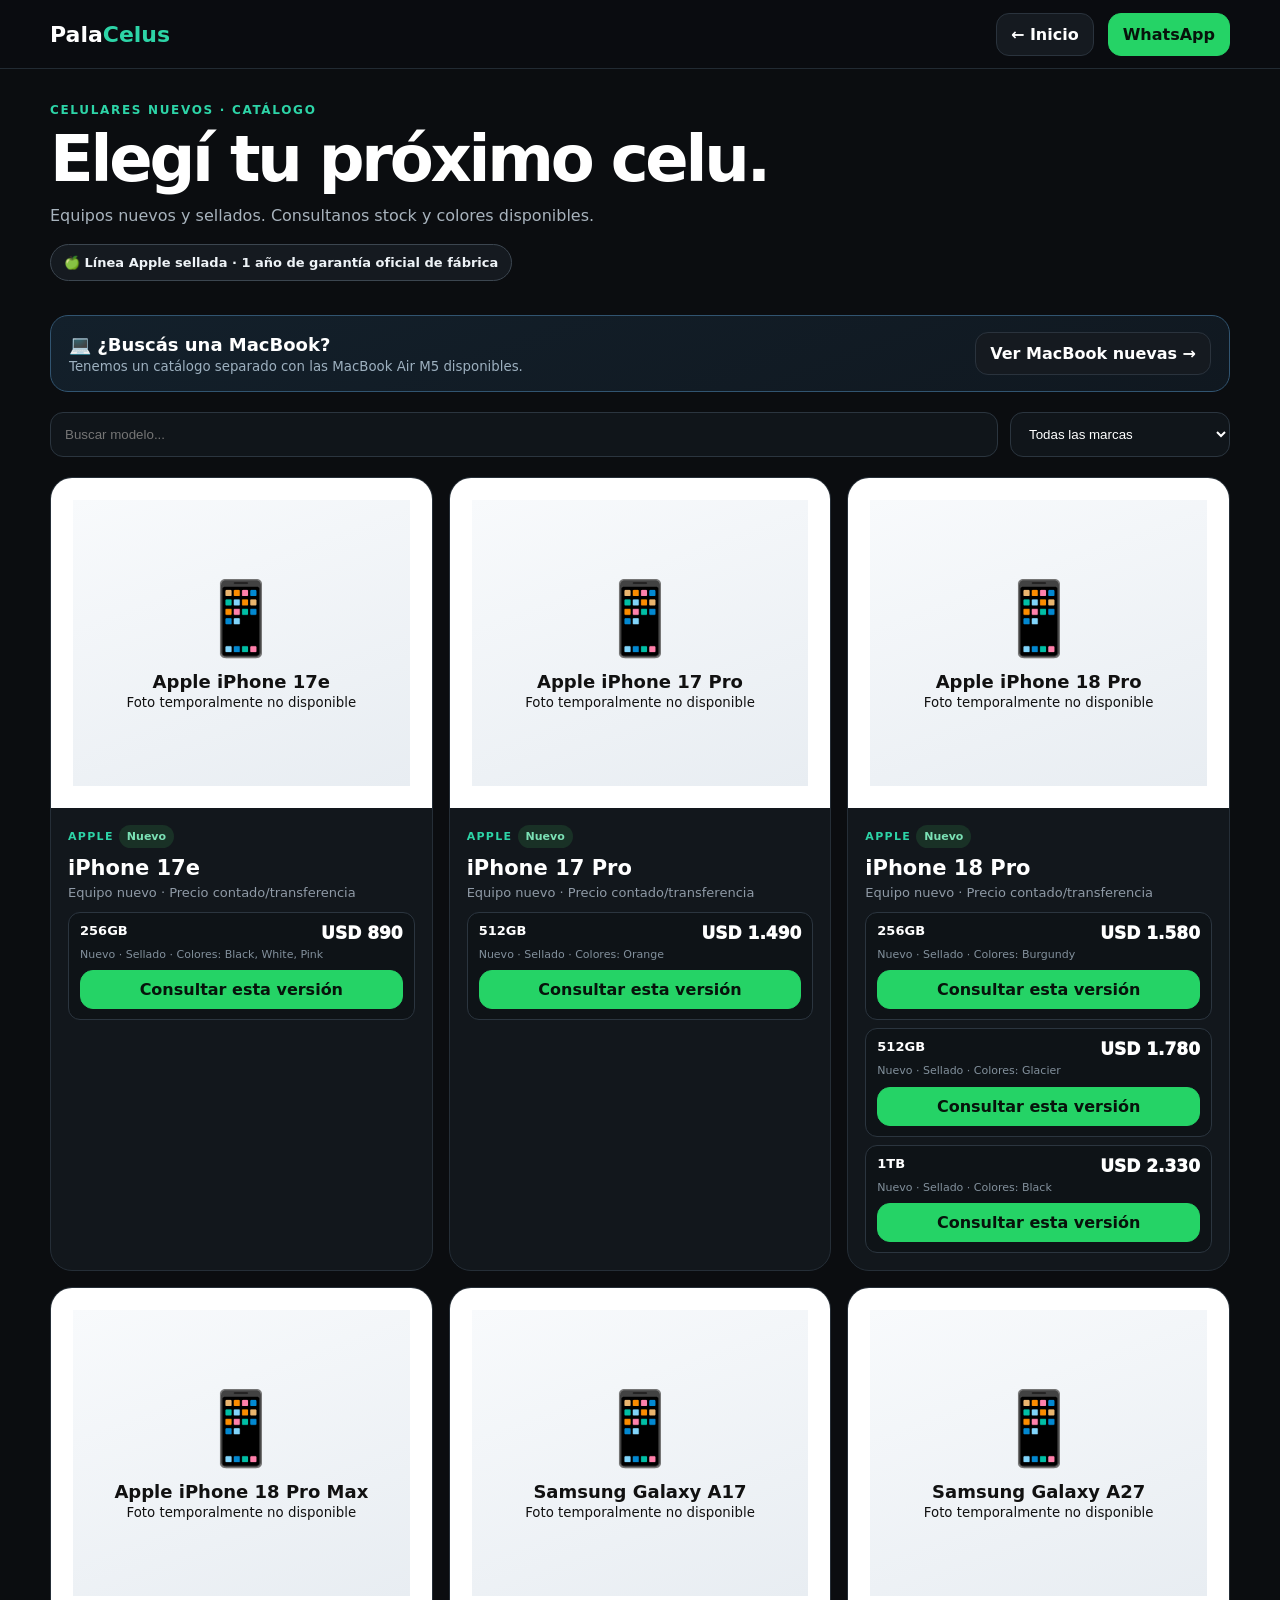
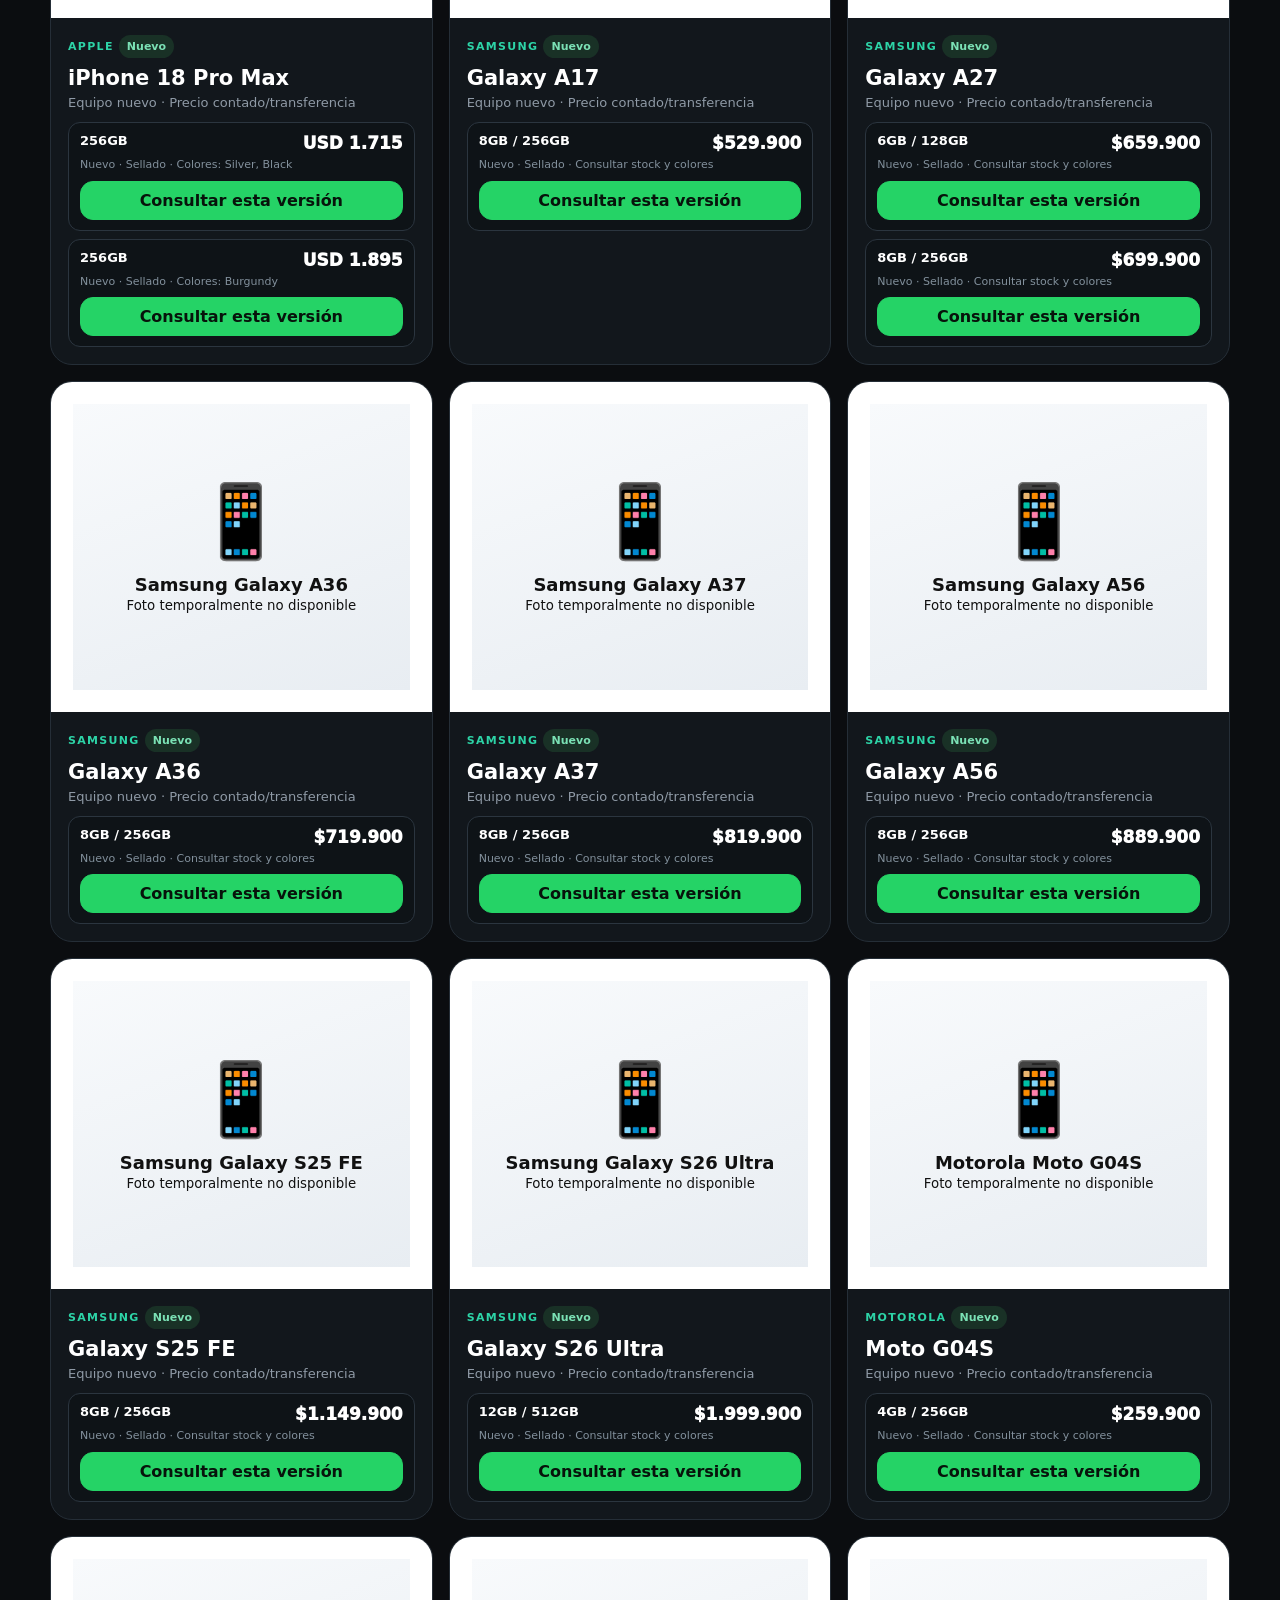
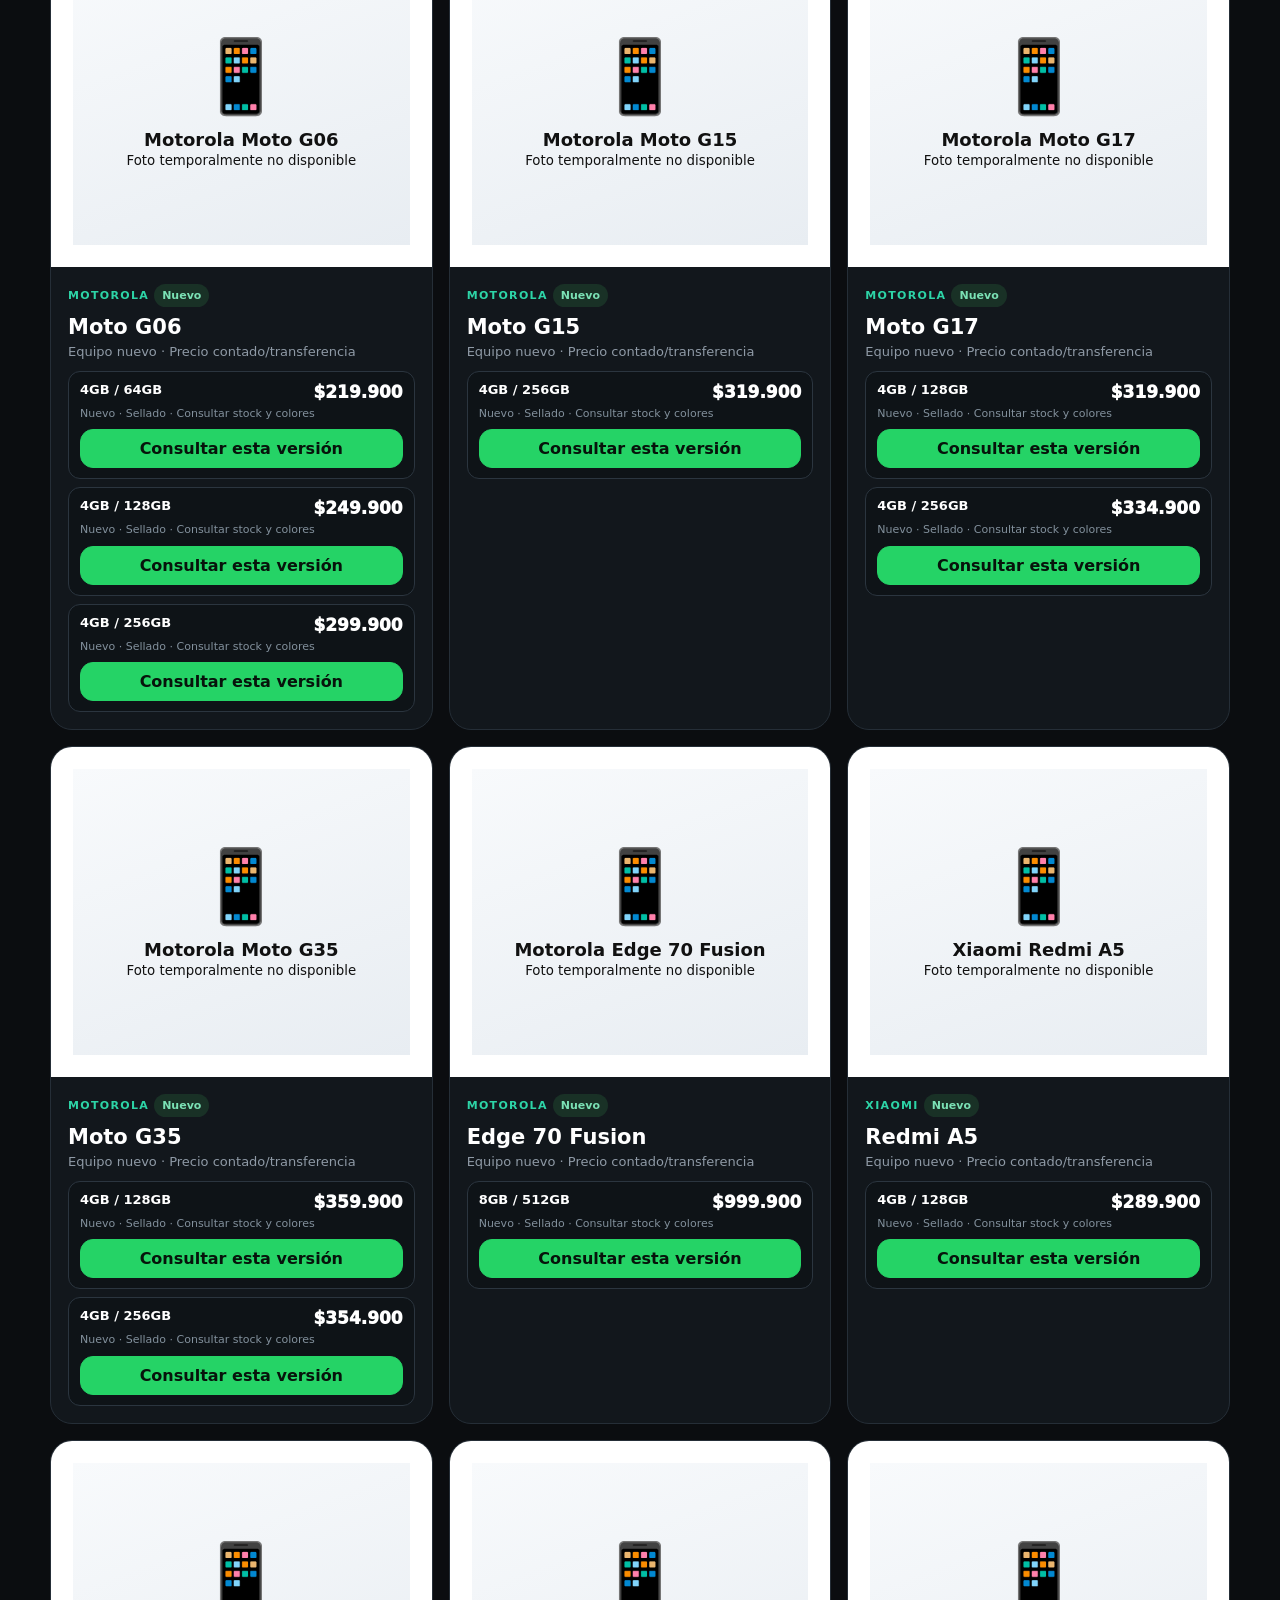
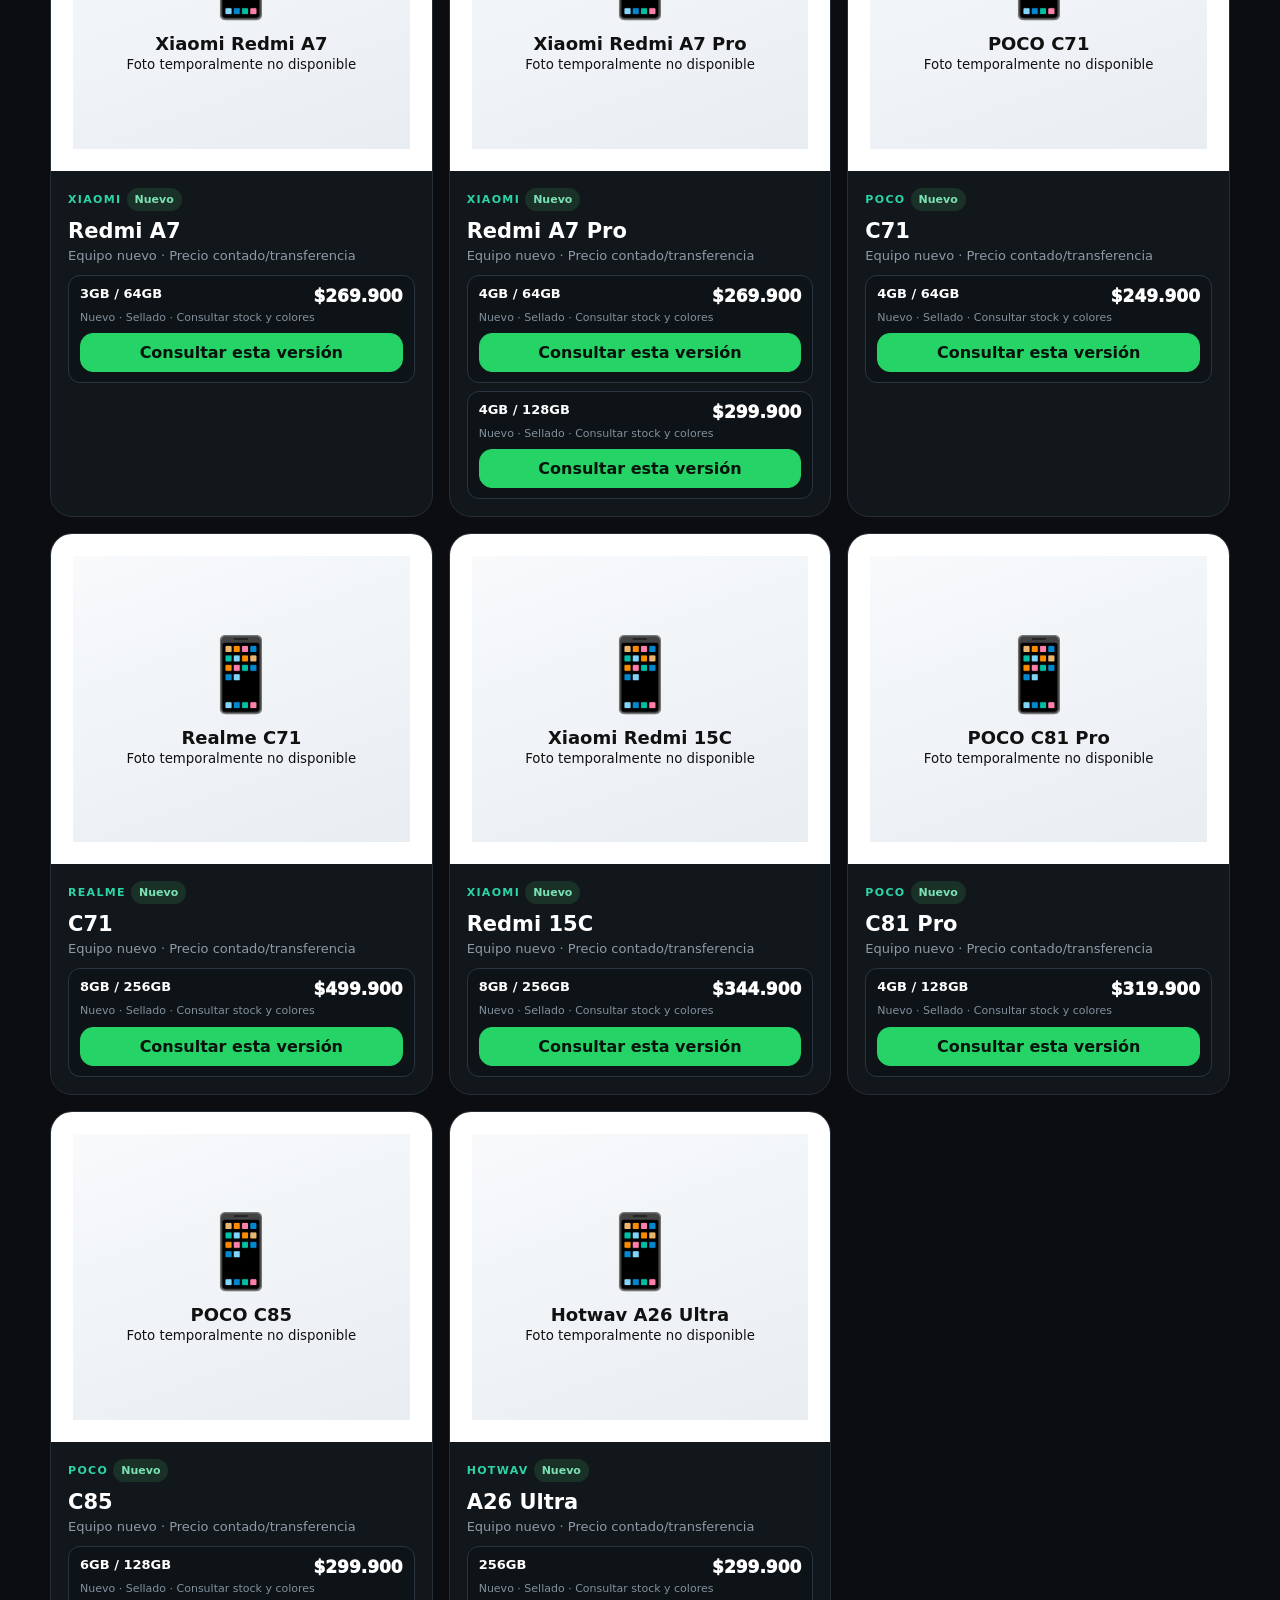
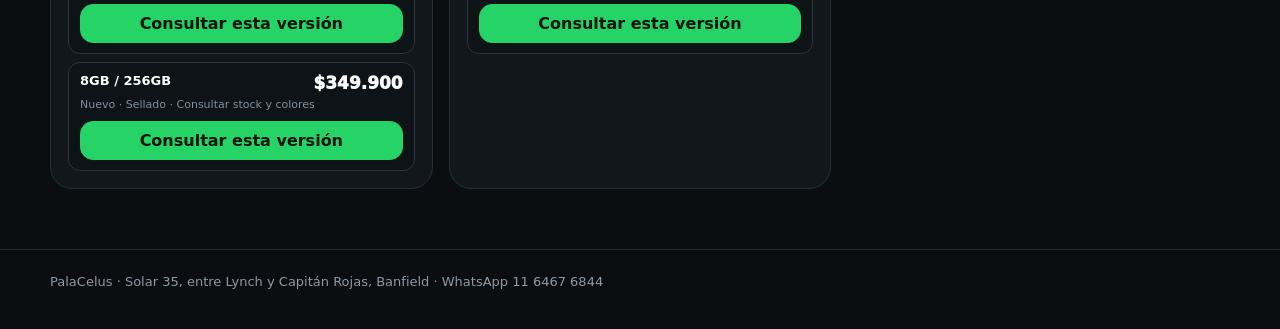
==== commit e77dae49: "Mejorar aviso de garantía oficial en productos Apple" ====
--- a/catalogo.html
+++ b/catalogo.html
@@ -4,11 +4,11 @@
 <meta charset="utf-8"><meta name="viewport" content="width=device-width,initial-scale=1,viewport-fit=cover"><meta name="theme-color" content="#0b0d10">
 <title>Catálogo de celulares | PalaCelus</title>
 <style>
-*{box-sizing:border-box}body{margin:0;background:#0b0d10;color:#fff;font-family:Inter,system-ui,-apple-system,Segoe UI,Roboto,Arial,sans-serif}.wrap{width:min(1180px,calc(100% - 28px));margin:auto}header{position:sticky;top:0;z-index:20;background:rgba(11,13,16,.94);border-bottom:1px solid #222b33}.top{height:68px;display:flex;align-items:center;gap:14px}.brand{font-size:22px;font-weight:900;text-decoration:none;color:#fff}.brand span{color:#2dd4a7}.spacer{flex:1}.btn{border:1px solid #2a333d;background:#151a20;color:#fff;border-radius:13px;padding:11px 14px;text-decoration:none;font-weight:800}.btn.wa{background:#25d366;border-color:#25d366;color:#07130b}.hero{padding:34px 0 16px}.eyebrow{font-size:12px;color:#2dd4a7;font-weight:900;letter-spacing:.14em}.hero h1{font-size:clamp(38px,7vw,64px);line-height:1;margin:10px 0 13px;letter-spacing:-.05em}.hero p{margin:0;color:#a8b3bd;max-width:760px;line-height:1.5}.macbar{display:flex;align-items:center;justify-content:space-between;gap:14px;margin:18px 0;padding:16px 18px;border:1px solid #315470;border-radius:18px;background:linear-gradient(160deg,#13202b,#101820)}.macbar strong{font-size:18px}.macbar small{display:block;color:#9db0bf;margin-top:4px}.controls{display:grid;grid-template-columns:1fr 220px;gap:12px;margin:20px 0}.controls input,.controls select{width:100%;padding:13px 14px;border-radius:13px;border:1px solid #2b353f;background:#10151a;color:#fff}.grid{display:grid;grid-template-columns:repeat(3,1fr);gap:16px;padding-bottom:60px}.card{background:#12171c;border:1px solid #252e37;border-radius:22px;overflow:hidden;display:flex;flex-direction:column}.photo{height:330px;background:#fff;display:flex;align-items:center;justify-content:center;padding:22px;overflow:hidden}.photo img{display:block;max-width:100%;max-height:100%;object-fit:contain}.fallback{height:100%;width:100%;display:grid;place-items:center;text-align:center;padding:20px;background:linear-gradient(160deg,#f8fafc,#e8edf2);color:#111}.fallback .phone{font-size:72px}.fallback b{display:block;font-size:18px;margin-top:10px}.body{padding:17px;display:flex;flex-direction:column;flex:1}.brandtag{font-size:11px;text-transform:uppercase;letter-spacing:.12em;color:#2dd4a7;font-weight:900}.badge{display:inline-flex;background:#193126;color:#7be1b5;padding:5px 8px;border-radius:999px;font-size:11px;font-weight:800}.body h2{font-size:21px;margin:8px 0 5px}.sub{font-size:13px;color:#8f9aa6;margin-bottom:12px}.variants{display:grid;gap:8px}.variant{border:1px solid #2b353f;border-radius:12px;padding:10px 11px;background:#0e1317}.variant-top{display:flex;justify-content:space-between;gap:10px}.mem{font-size:13px;font-weight:800}.price{font-size:17px;font-weight:950}.stock{font-size:11px;color:#82909c;margin-top:4px;line-height:1.4}.footer{border-top:1px solid #202932;color:#8e9aa5;padding:24px 0 40px;font-size:13px}@media(max-width:900px){.grid{grid-template-columns:repeat(2,1fr)}}@media(max-width:590px){.grid{grid-template-columns:1fr}.controls{grid-template-columns:1fr}.photo{height:320px}.macbar{align-items:stretch;flex-direction:column}.macbar .btn{text-align:center}}
+*{box-sizing:border-box}body{margin:0;background:#0b0d10;color:#fff;font-family:Inter,system-ui,-apple-system,Segoe UI,Roboto,Arial,sans-serif}.wrap{width:min(1180px,calc(100% - 28px));margin:auto}header{position:sticky;top:0;z-index:20;background:rgba(11,13,16,.94);border-bottom:1px solid #222b33}.top{height:68px;display:flex;align-items:center;gap:14px}.brand{font-size:22px;font-weight:900;text-decoration:none;color:#fff}.brand span{color:#2dd4a7}.spacer{flex:1}.btn{border:1px solid #2a333d;background:#151a20;color:#fff;border-radius:13px;padding:11px 14px;text-decoration:none;font-weight:800}.btn.wa{background:#25d366;border-color:#25d366;color:#07130b}.hero{padding:34px 0 16px}.eyebrow{font-size:12px;color:#2dd4a7;font-weight:900;letter-spacing:.14em}.hero h1{font-size:clamp(38px,7vw,64px);line-height:1;margin:10px 0 13px;letter-spacing:-.05em}.hero p{margin:0;color:#a8b3bd;max-width:760px;line-height:1.5}.apple-warranty{margin-top:16px;display:inline-flex;align-items:center;gap:8px;padding:10px 13px;border:1px solid #3c4650;border-radius:999px;background:#151a20;color:#eef3f7;font-size:13px;font-weight:800}.macbar{display:flex;align-items:center;justify-content:space-between;gap:14px;margin:18px 0;padding:16px 18px;border:1px solid #315470;border-radius:18px;background:linear-gradient(160deg,#13202b,#101820)}.macbar strong{font-size:18px}.macbar small{display:block;color:#9db0bf;margin-top:4px}.controls{display:grid;grid-template-columns:1fr 220px;gap:12px;margin:20px 0}.controls input,.controls select{width:100%;padding:13px 14px;border-radius:13px;border:1px solid #2b353f;background:#10151a;color:#fff}.grid{display:grid;grid-template-columns:repeat(3,1fr);gap:16px;padding-bottom:60px}.card{background:#12171c;border:1px solid #252e37;border-radius:22px;overflow:hidden;display:flex;flex-direction:column}.photo{height:330px;background:#fff;display:flex;align-items:center;justify-content:center;padding:22px;overflow:hidden}.photo img{display:block;max-width:100%;max-height:100%;object-fit:contain}.fallback{height:100%;width:100%;display:grid;place-items:center;text-align:center;padding:20px;background:linear-gradient(160deg,#f8fafc,#e8edf2);color:#111}.fallback .phone{font-size:72px}.fallback b{display:block;font-size:18px;margin-top:10px}.body{padding:17px;display:flex;flex-direction:column;flex:1}.brandtag{font-size:11px;text-transform:uppercase;letter-spacing:.12em;color:#2dd4a7;font-weight:900}.badge{display:inline-flex;background:#193126;color:#7be1b5;padding:5px 8px;border-radius:999px;font-size:11px;font-weight:800}.body h2{font-size:21px;margin:8px 0 5px}.sub{font-size:13px;color:#8f9aa6;margin-bottom:12px}.variants{display:grid;gap:8px}.variant{border:1px solid #2b353f;border-radius:12px;padding:10px 11px;background:#0e1317}.variant-top{display:flex;justify-content:space-between;gap:10px}.mem{font-size:13px;font-weight:800}.price{font-size:17px;font-weight:950}.stock{font-size:11px;color:#82909c;margin-top:4px;line-height:1.4}.footer{border-top:1px solid #202932;color:#8e9aa5;padding:24px 0 40px;font-size:13px}@media(max-width:900px){.grid{grid-template-columns:repeat(2,1fr)}}@media(max-width:590px){.grid{grid-template-columns:1fr}.controls{grid-template-columns:1fr}.photo{height:320px}.macbar{align-items:stretch;flex-direction:column}.macbar .btn{text-align:center}.apple-warranty{border-radius:14px}}
 </style></head>
 <body>
 <header><div class="wrap top"><a class="brand" href="/">Pala<span>Celus</span></a><div class="spacer"></div><a class="btn" href="/">← Inicio</a><a class="btn wa" href="https://wa.me/5491164676844?text=Hola%20PalaCelus%2C%20quiero%20consultar%20por%20un%20celular">WhatsApp</a></div></header>
-<main class="wrap"><section class="hero"><div class="eyebrow">CELULARES NUEVOS · CATÁLOGO</div><h1>Elegí tu próximo celu.</h1><p>Equipos nuevos y sellados. Consultanos stock y colores disponibles.</p></section>
+<main class="wrap"><section class="hero"><div class="eyebrow">CELULARES NUEVOS · CATÁLOGO</div><h1>Elegí tu próximo celu.</h1><p>Equipos nuevos y sellados. Consultanos stock y colores disponibles.</p><div class="apple-warranty">🍏 Línea Apple sellada · 1 año de garantía oficial de fábrica</div></section>
 <div class="macbar"><div><strong>💻 ¿Buscás una MacBook?</strong><small>Tenemos un catálogo separado con las MacBook Air M5 disponibles.</small></div><a class="btn" href="/macbook.html?v=3">Ver MacBook nuevas →</a></div>
 <div class="controls"><input id="q" type="search" placeholder="Buscar modelo..."><select id="brand"><option value="all">Todas las marcas</option><option>Apple</option><option>Samsung</option><option>Motorola</option><option>Xiaomi</option><option>Realme</option><option>POCO</option><option>Hotwav</option></select></div><section id="grid" class="grid"></section></main>
 <footer class="footer"><div class="wrap">PalaCelus · Solar 35, entre Lynch y Capitán Rojas, Banfield · WhatsApp 11 6467 6844</div></footer>
@@ -36,7 +36,7 @@
 {b:'Xiaomi',n:'Redmi A7 Pro',imgs:['https://pcdiga-prod.eu.saleor.cloud/media/thumbnails/products/22_4e2d6ba1_thumbnail_4096.jpg','https://cdn.tet.lv/tetveikals-prd-images/product_popup_image_webp/products/viedtelefons-xiaomi-redmi-a7-pro-blue-mist-1-6a4ccf1c49854.png.webp'],v:[['4GB / 64GB','$269.900'],['4GB / 128GB','$299.900']]},
 {b:'POCO',n:'C71',imgs:['https://s3.ap-south-1.amazonaws.com/comparos/uploads/Desert_Gold_d38001cbfe.jpg','https://chobs.mistoremx.com/images/202508/goods_img/0_P_1754093335567.jpg'],v:[['4GB / 64GB','$249.900']]},
 {b:'Realme',n:'C71',imgs:['https://media.romapy.com/48034-large_default/cel-realme-c71-rmx5303-8gb256gb-white-swan-br-631011005954.jpg'],v:[['8GB / 256GB','$499.900']]},
-{b:'Xiaomi',n:'Redmi 15C',imgs:['https://www.xiaomistore.pt/media/catalog/product/cache/15ddd44d216d203895c09a40f383ba2a/7/3/734f07c79fa35ef24b3e30c7f011fd23.png'],v:[['8GB / 256GB','$344.900']]},
+{b:'Xiaomi',n:'Redmi 15C',imgs:['https://http2.mlstatic.com/D_Q_NP_2X_723902-MLA110857845801_042026-E.webp','https://f.fcdn.app/imgs/d7bd00/www.zonatecno.com.uy/zoteuy/389e/original/catalogo/108601_108601_1/2000-2000/celular-xiaomi-redmi-15c-256gb-8gb-midnight-black-celular-xiaomi-redmi-15c-256gb-8gb-midnight-black.jpg'],v:[['8GB / 256GB','$344.900']]},
 {b:'POCO',n:'C81 Pro',imgs:['https://cdn.antaranews.com/cache/1200x800/2026/04/29/poco-c81-pro-all-color-options-1536x864.jpg'],v:[['4GB / 128GB','$319.900']]},
 {b:'POCO',n:'C85',imgs:['https://down-ph.img.susercontent.com/file/ph-11134207-820lg-mp8wr12u2v41d9'],v:[['6GB / 128GB','$299.900'],['8GB / 256GB','$349.900']]},
 {b:'Hotwav',n:'A26 Ultra',imgs:['https://www.supergames.com.py/34729-thickbox_default/celular-hotwav-a26-ultra-256gb-3gb-ram-dual-sim-tela-6-75----branco.jpg'],v:[['256GB','$299.900']]}
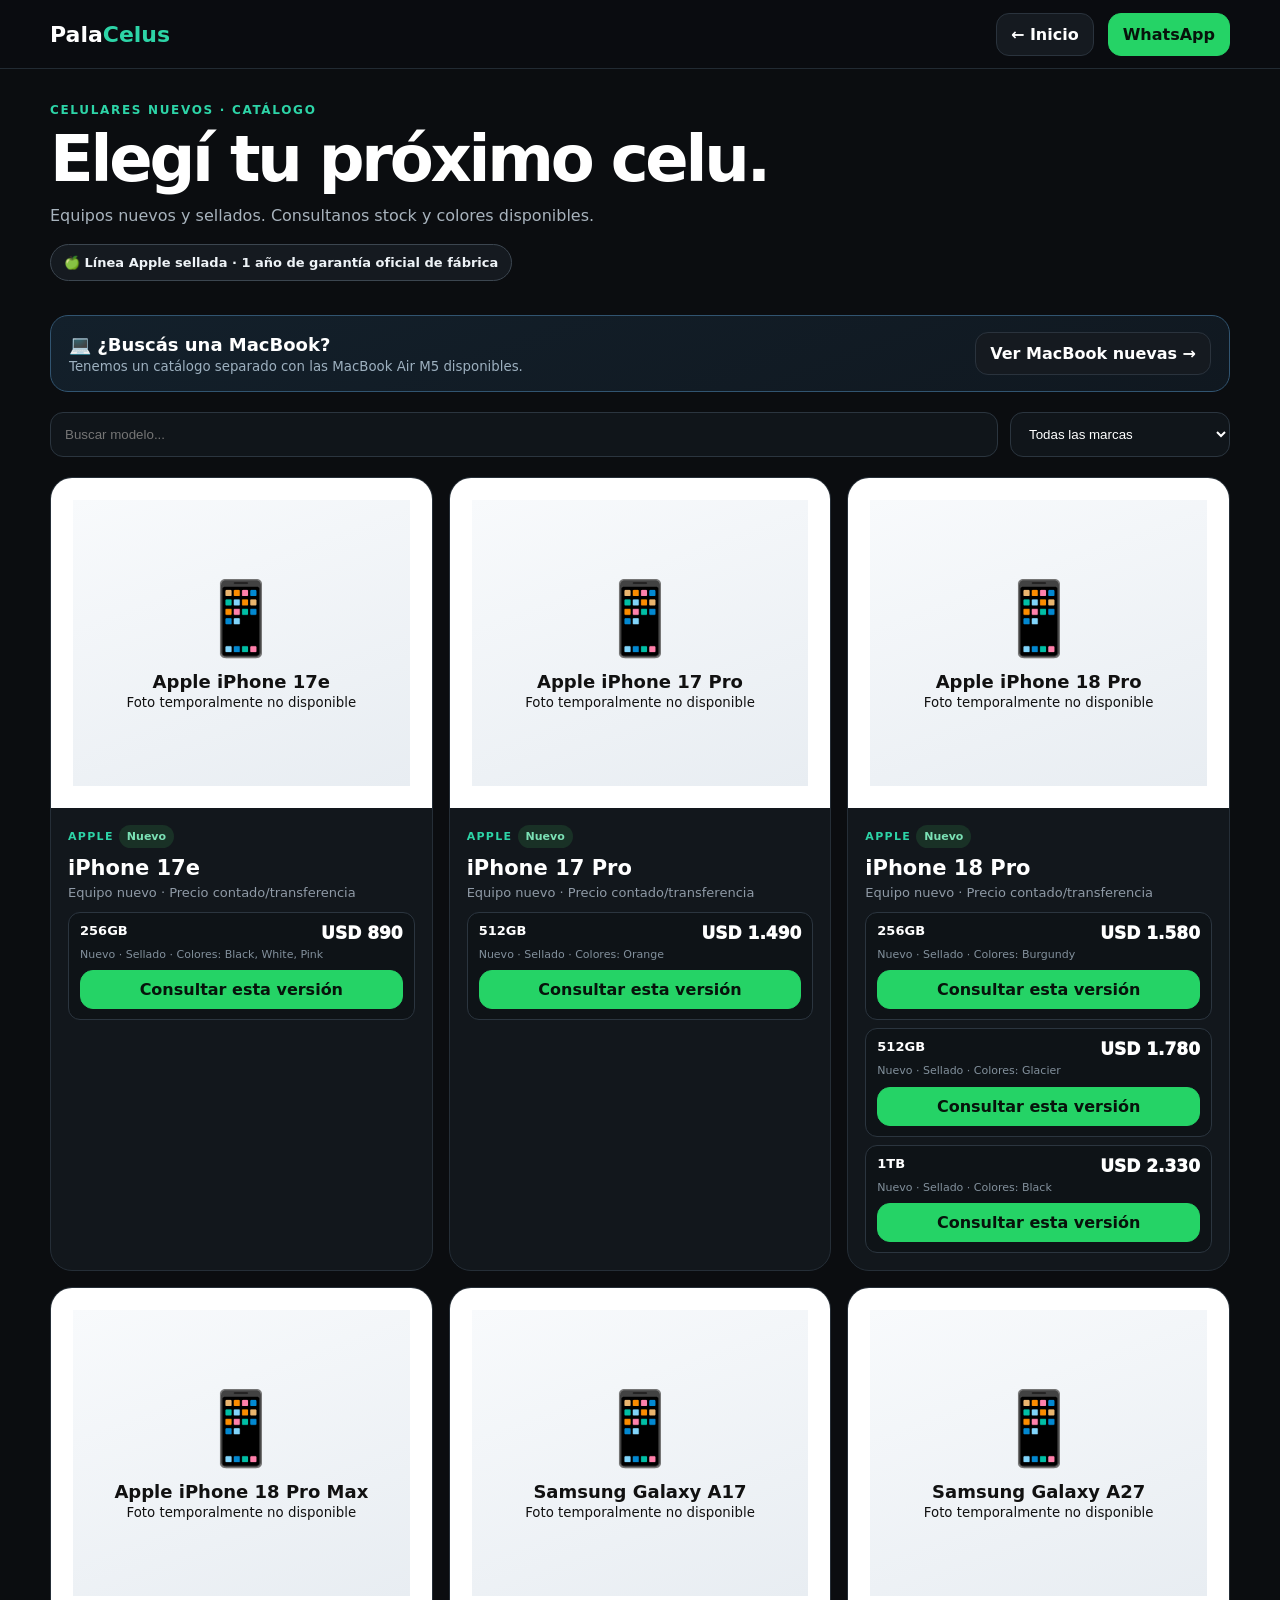
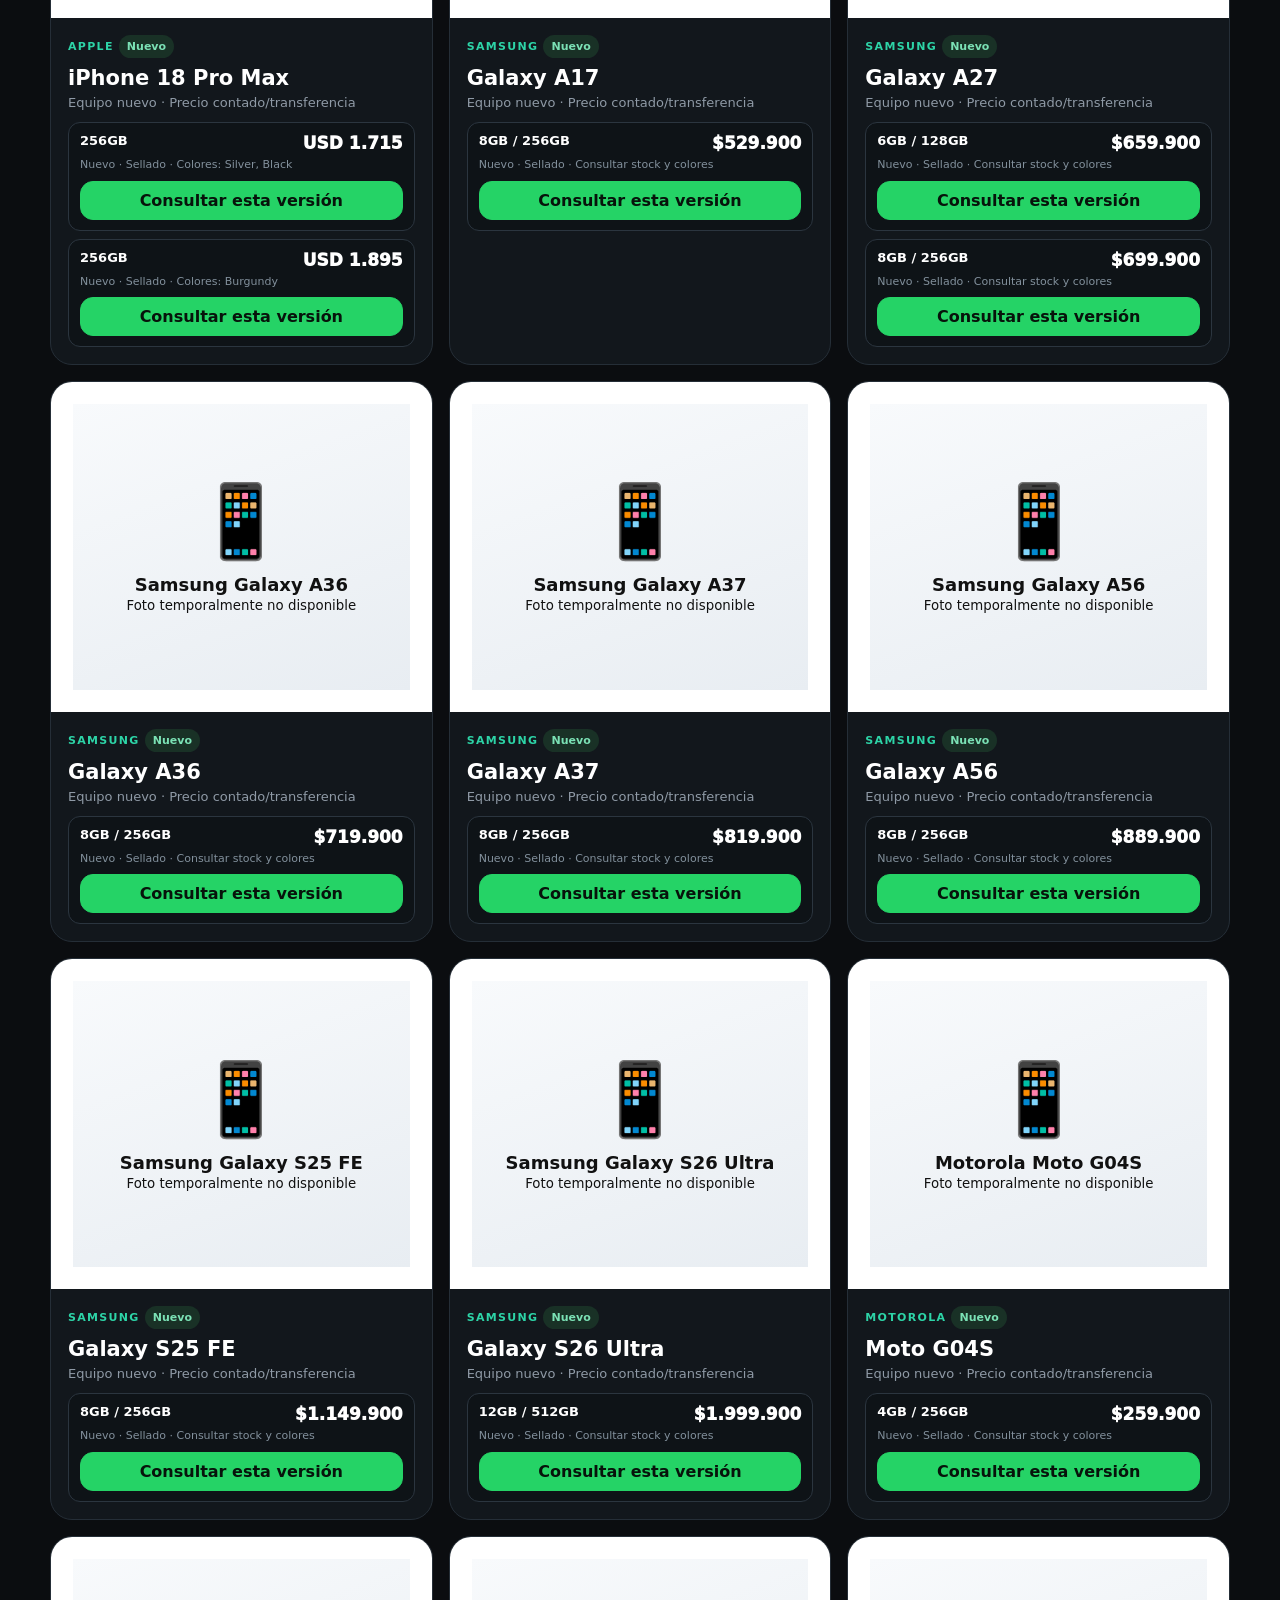
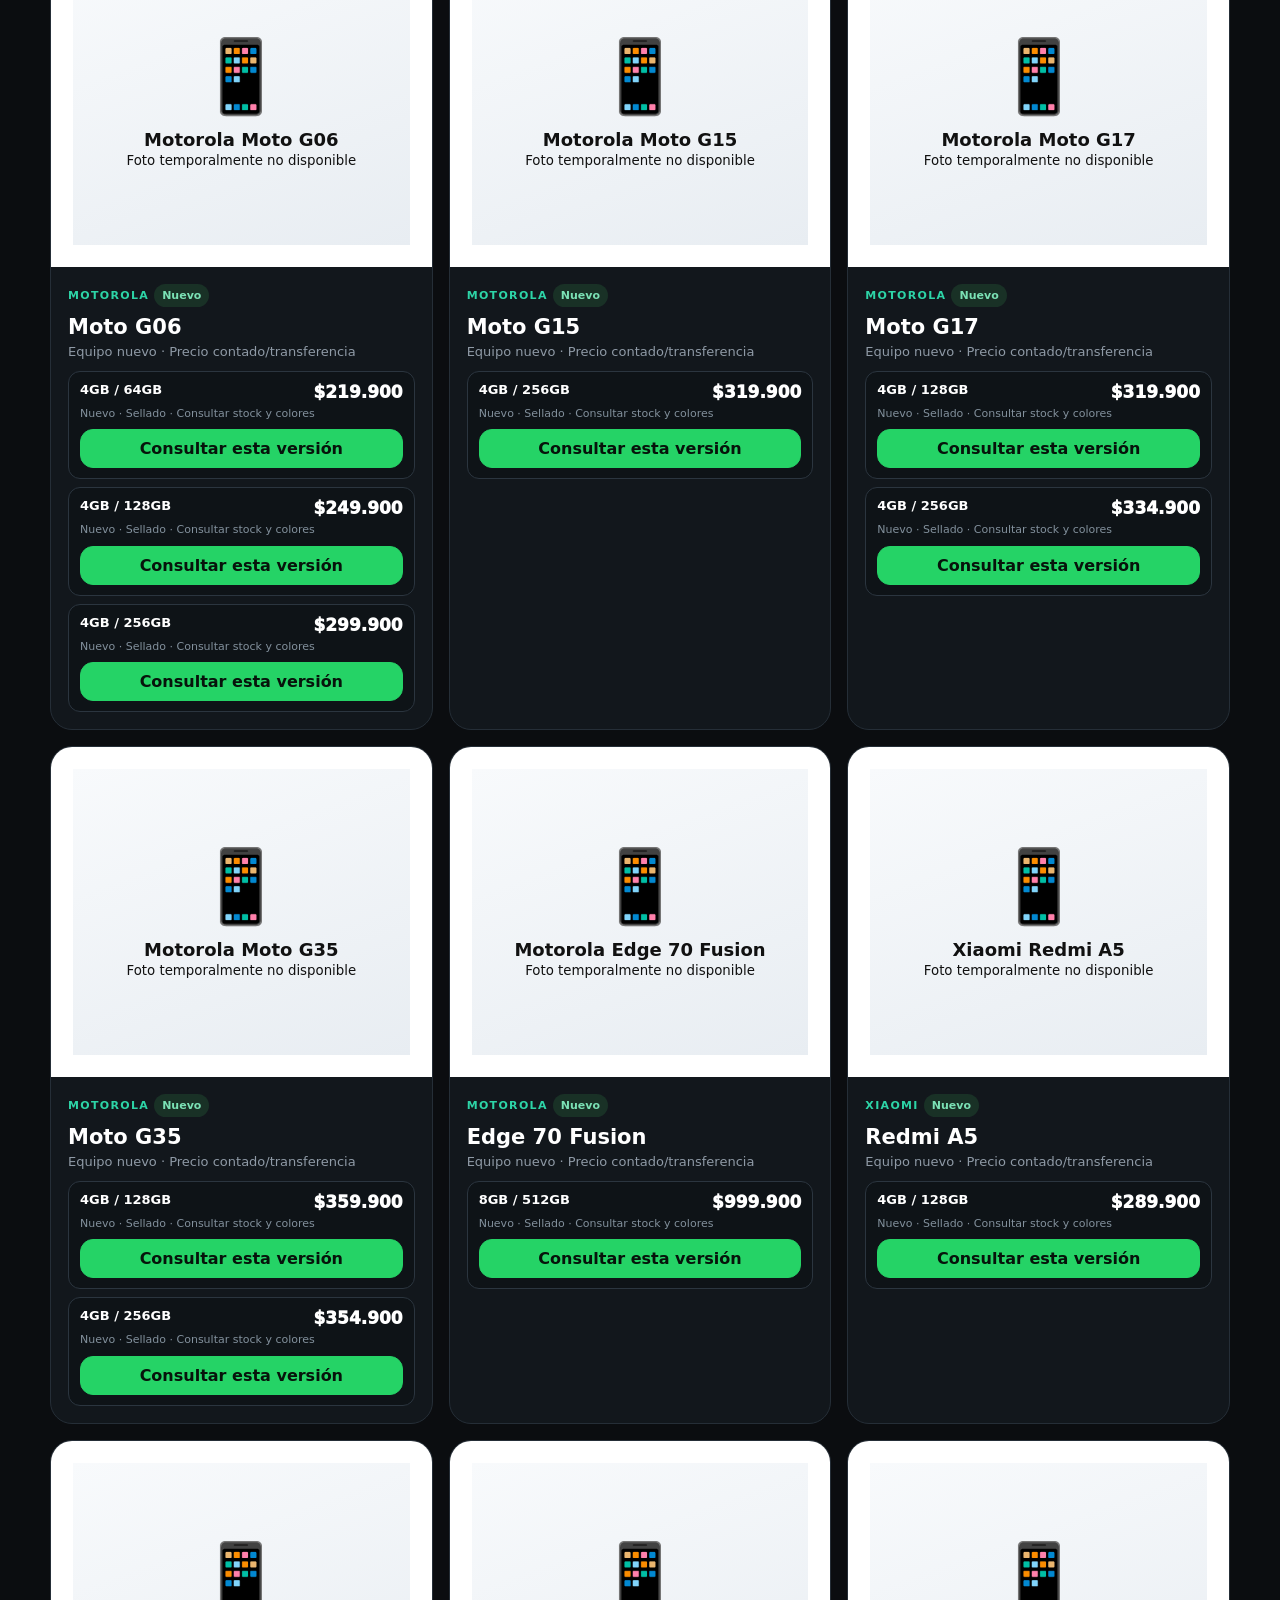
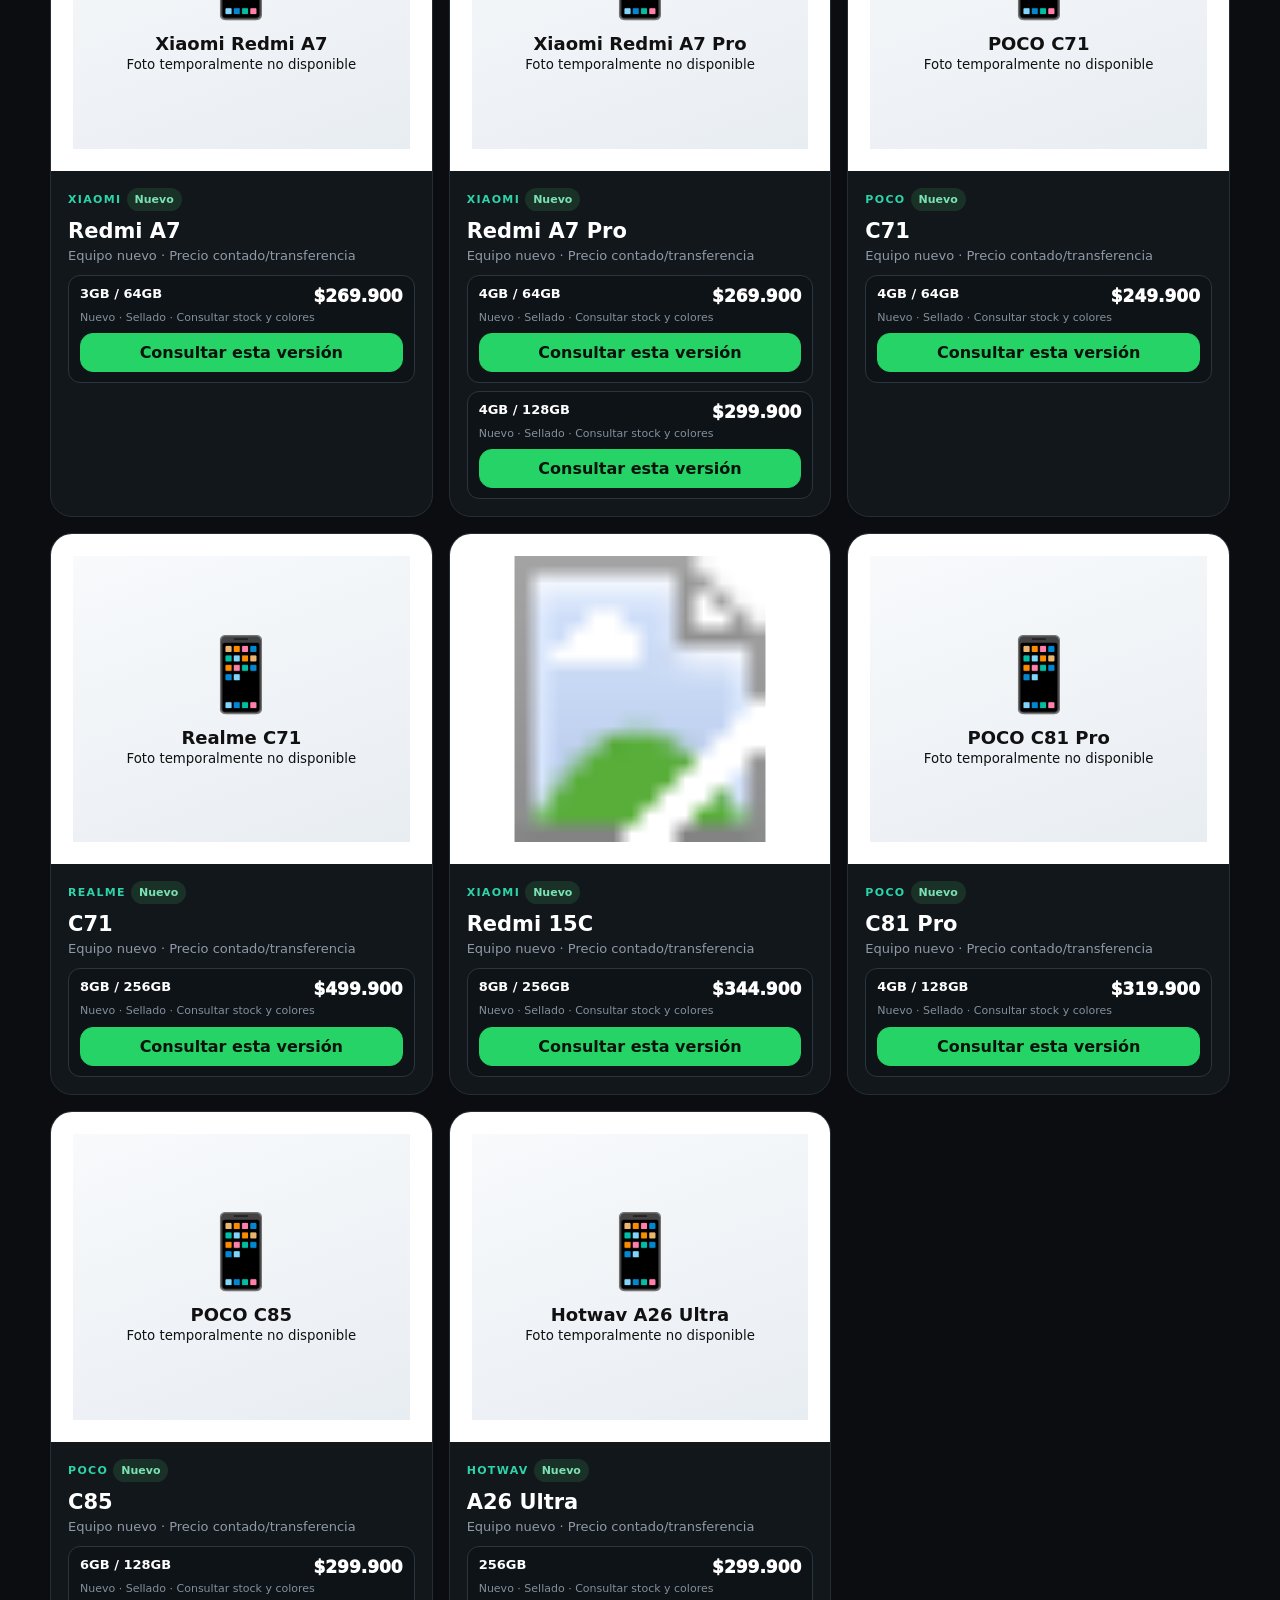
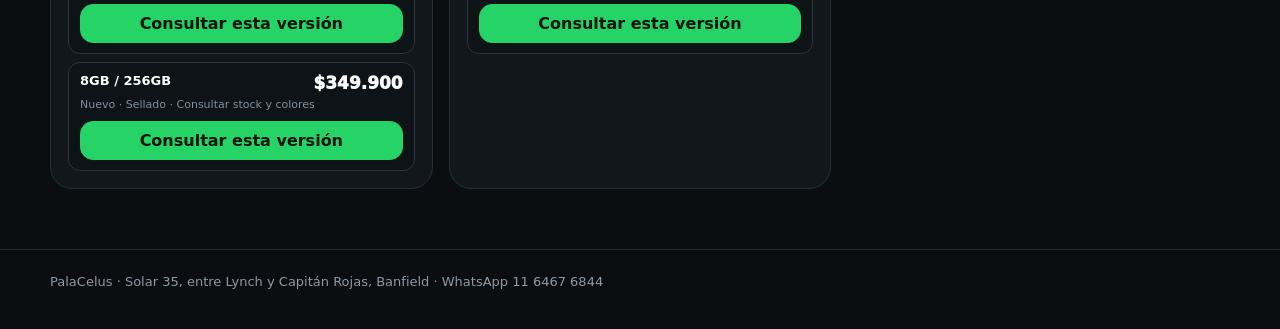
==== commit a8e0de9b: "Usar imagen local para Redmi 15C" ====
--- a/catalogo.html
+++ b/catalogo.html
@@ -36,7 +36,7 @@
 {b:'Xiaomi',n:'Redmi A7 Pro',imgs:['https://pcdiga-prod.eu.saleor.cloud/media/thumbnails/products/22_4e2d6ba1_thumbnail_4096.jpg','https://cdn.tet.lv/tetveikals-prd-images/product_popup_image_webp/products/viedtelefons-xiaomi-redmi-a7-pro-blue-mist-1-6a4ccf1c49854.png.webp'],v:[['4GB / 64GB','$269.900'],['4GB / 128GB','$299.900']]},
 {b:'POCO',n:'C71',imgs:['https://s3.ap-south-1.amazonaws.com/comparos/uploads/Desert_Gold_d38001cbfe.jpg','https://chobs.mistoremx.com/images/202508/goods_img/0_P_1754093335567.jpg'],v:[['4GB / 64GB','$249.900']]},
 {b:'Realme',n:'C71',imgs:['https://media.romapy.com/48034-large_default/cel-realme-c71-rmx5303-8gb256gb-white-swan-br-631011005954.jpg'],v:[['8GB / 256GB','$499.900']]},
-{b:'Xiaomi',n:'Redmi 15C',imgs:['https://http2.mlstatic.com/D_Q_NP_2X_723902-MLA110857845801_042026-E.webp','https://f.fcdn.app/imgs/d7bd00/www.zonatecno.com.uy/zoteuy/389e/original/catalogo/108601_108601_1/2000-2000/celular-xiaomi-redmi-15c-256gb-8gb-midnight-black-celular-xiaomi-redmi-15c-256gb-8gb-midnight-black.jpg'],v:[['8GB / 256GB','$344.900']]},
+{b:'Xiaomi',n:'Redmi 15C',imgs:['/assets/redmi-15c.svg'],v:[['8GB / 256GB','$344.900']]},
 {b:'POCO',n:'C81 Pro',imgs:['https://cdn.antaranews.com/cache/1200x800/2026/04/29/poco-c81-pro-all-color-options-1536x864.jpg'],v:[['4GB / 128GB','$319.900']]},
 {b:'POCO',n:'C85',imgs:['https://down-ph.img.susercontent.com/file/ph-11134207-820lg-mp8wr12u2v41d9'],v:[['6GB / 128GB','$299.900'],['8GB / 256GB','$349.900']]},
 {b:'Hotwav',n:'A26 Ultra',imgs:['https://www.supergames.com.py/34729-thickbox_default/celular-hotwav-a26-ultra-256gb-3gb-ram-dual-sim-tela-6-75----branco.jpg'],v:[['256GB','$299.900']]}
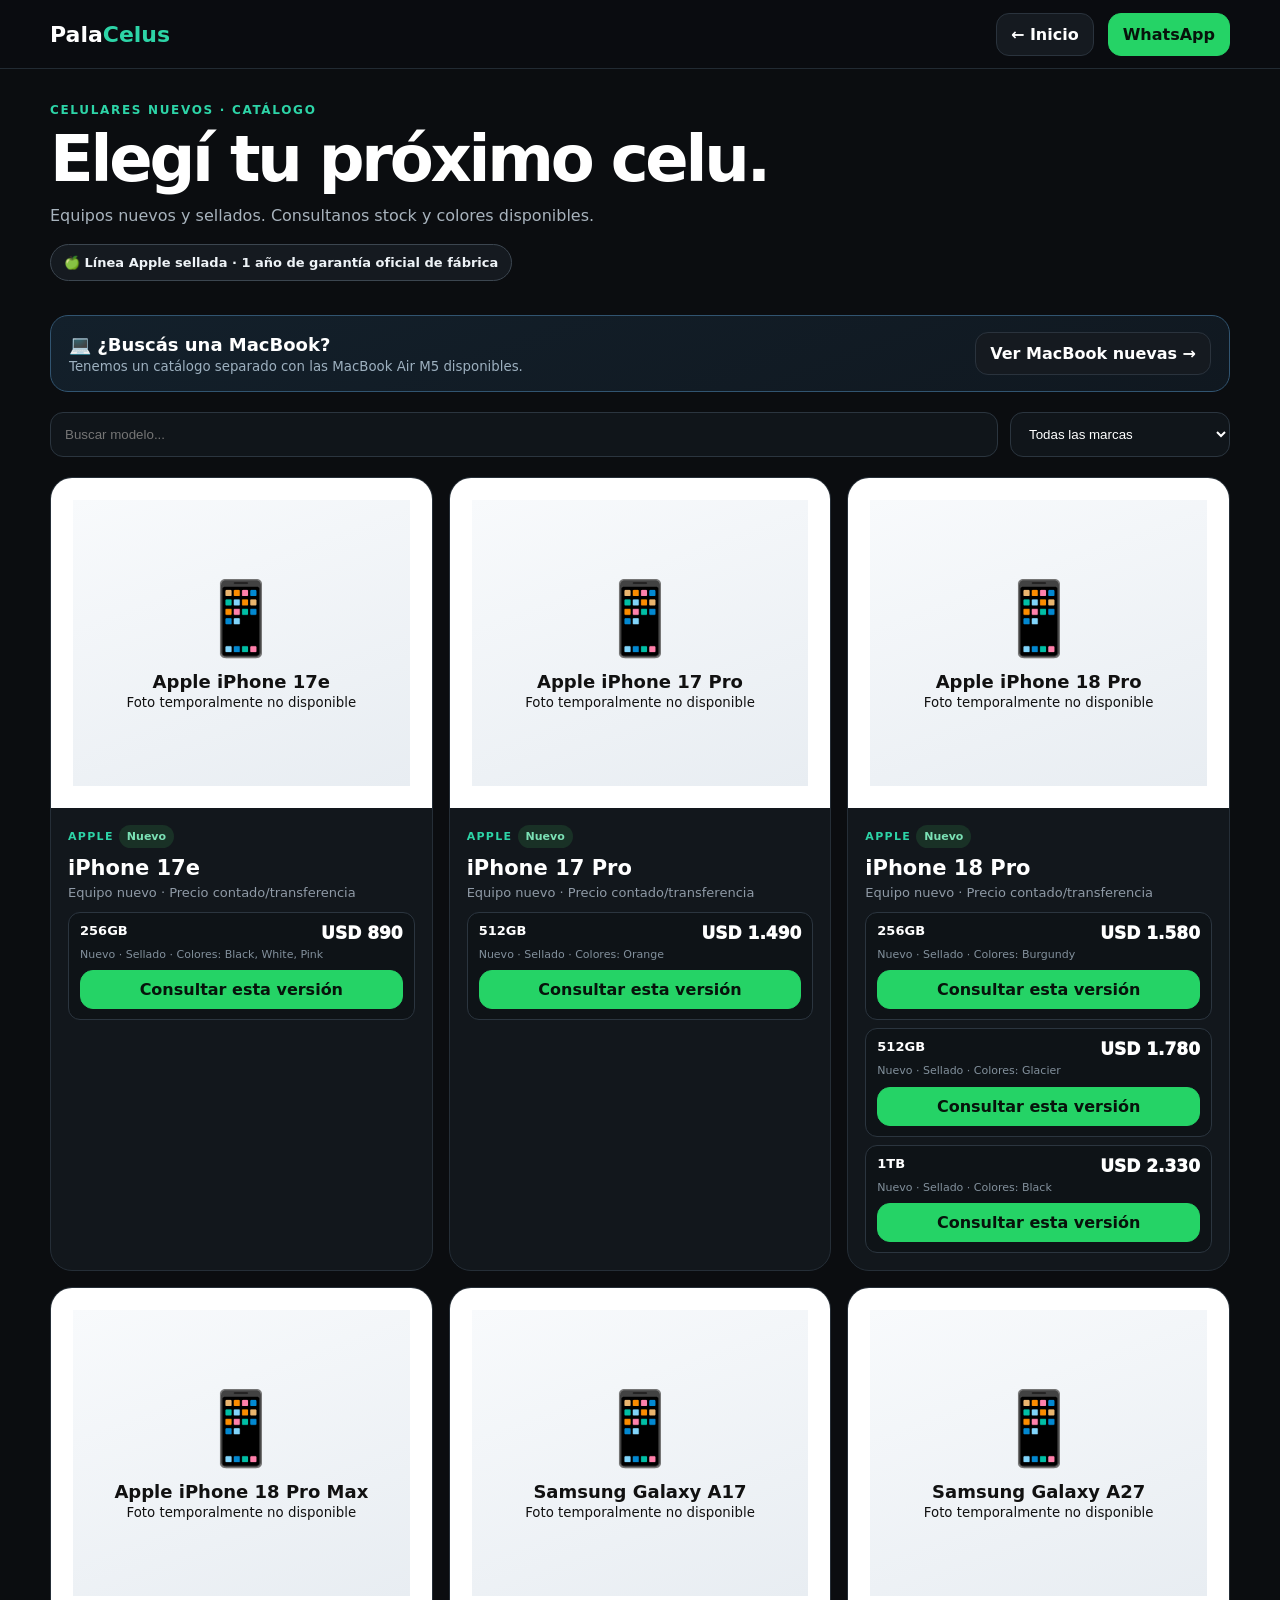
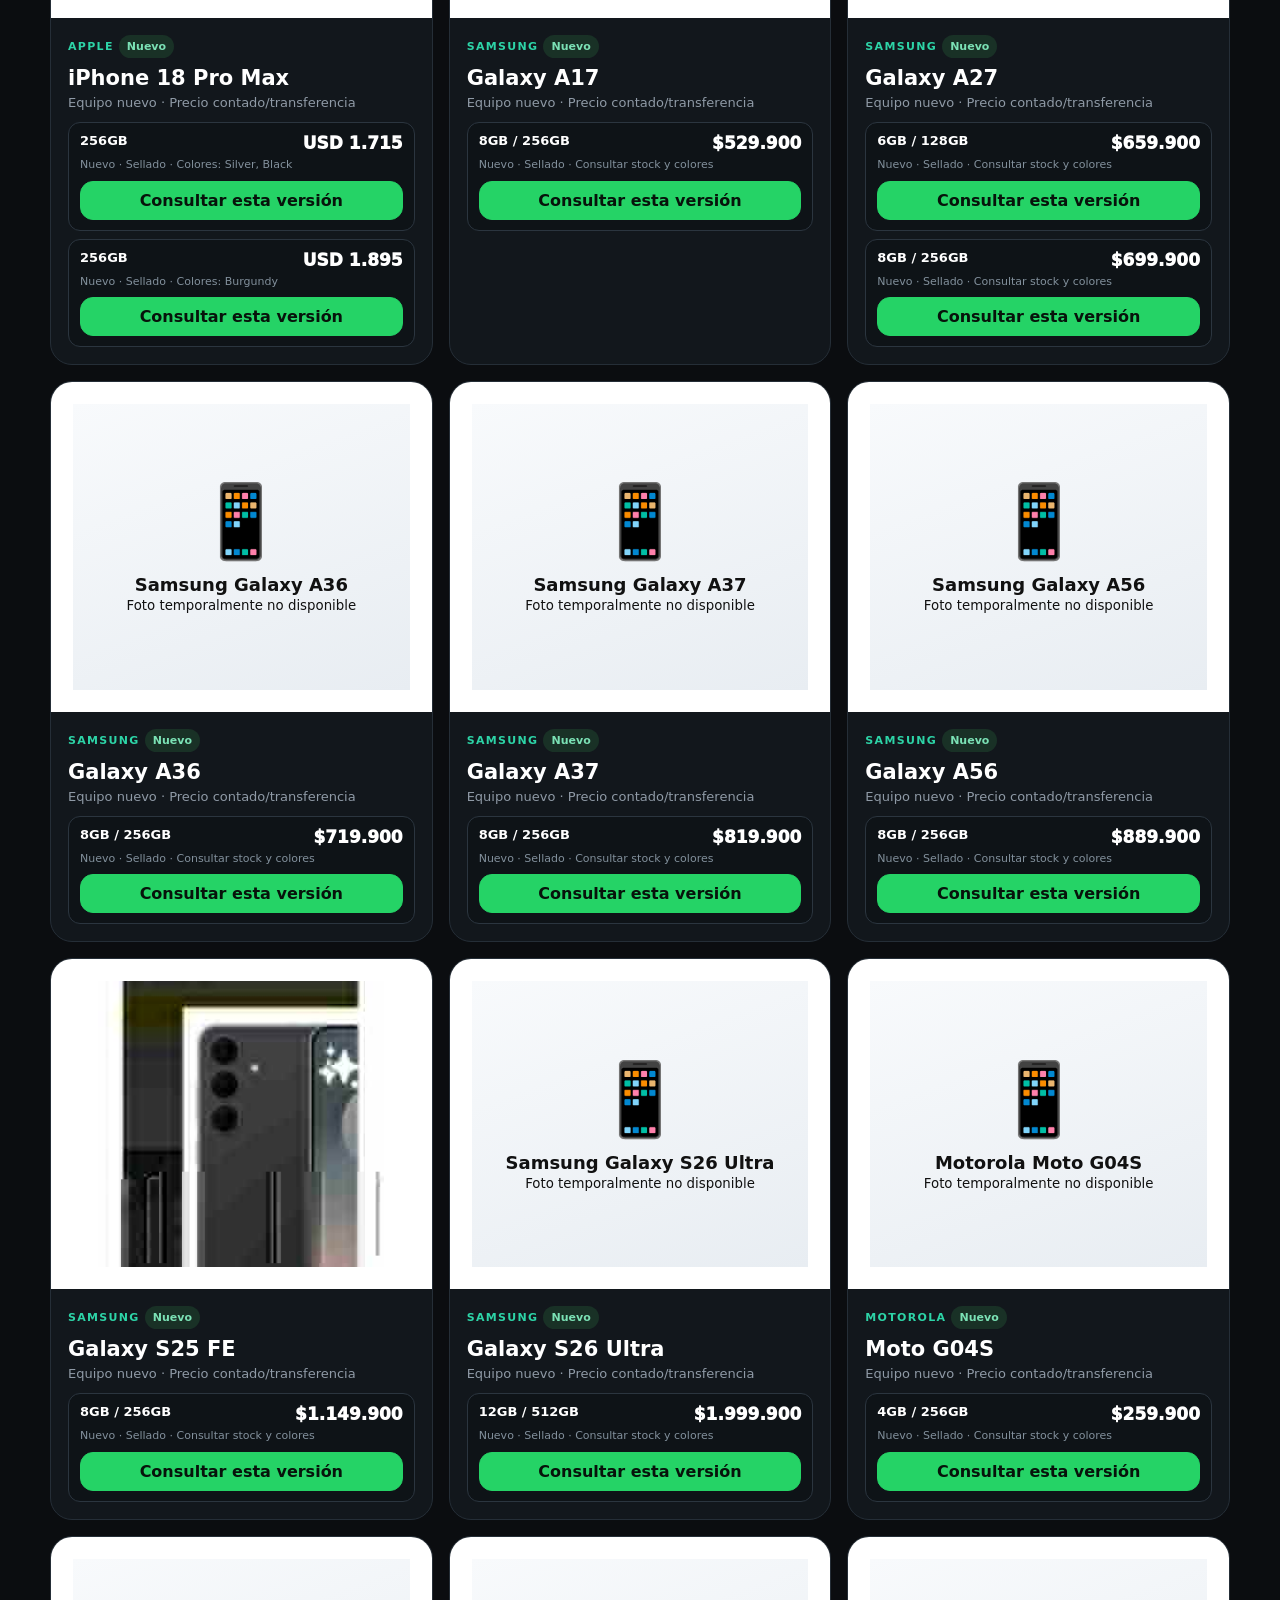
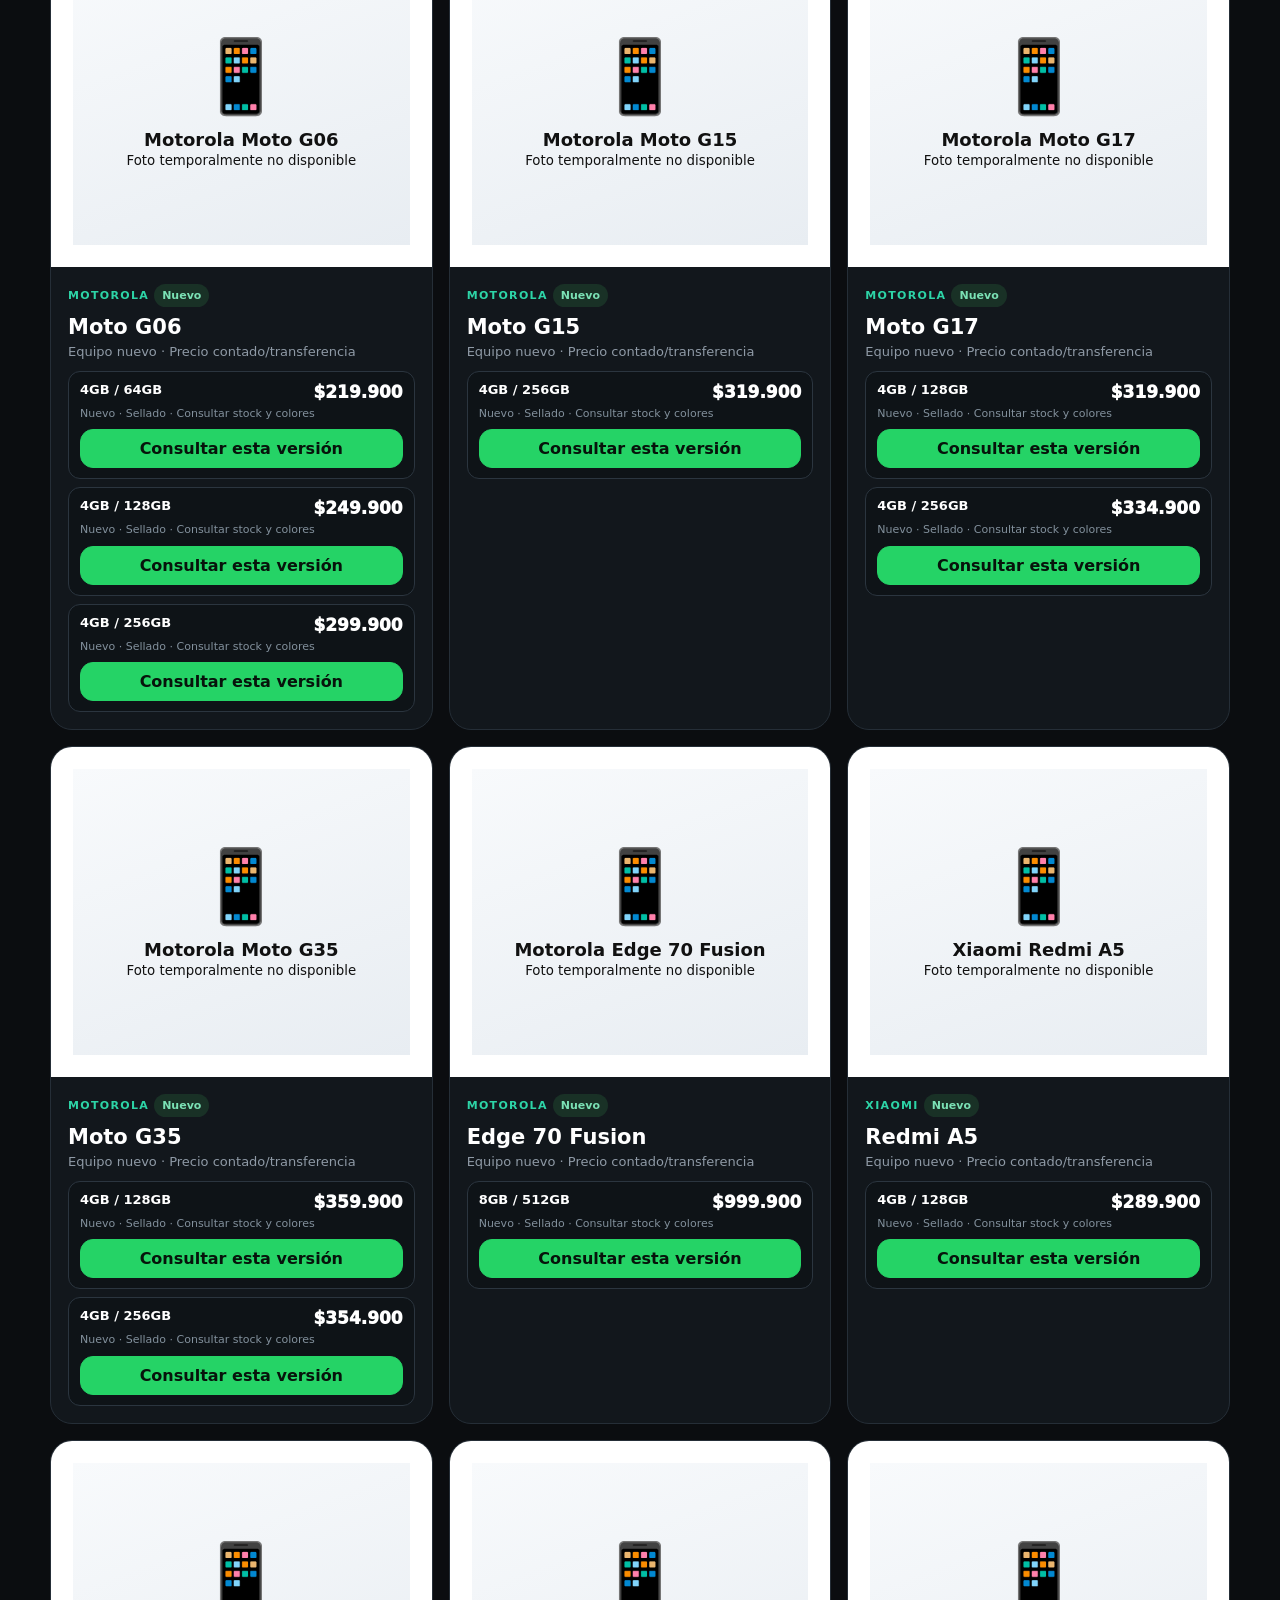
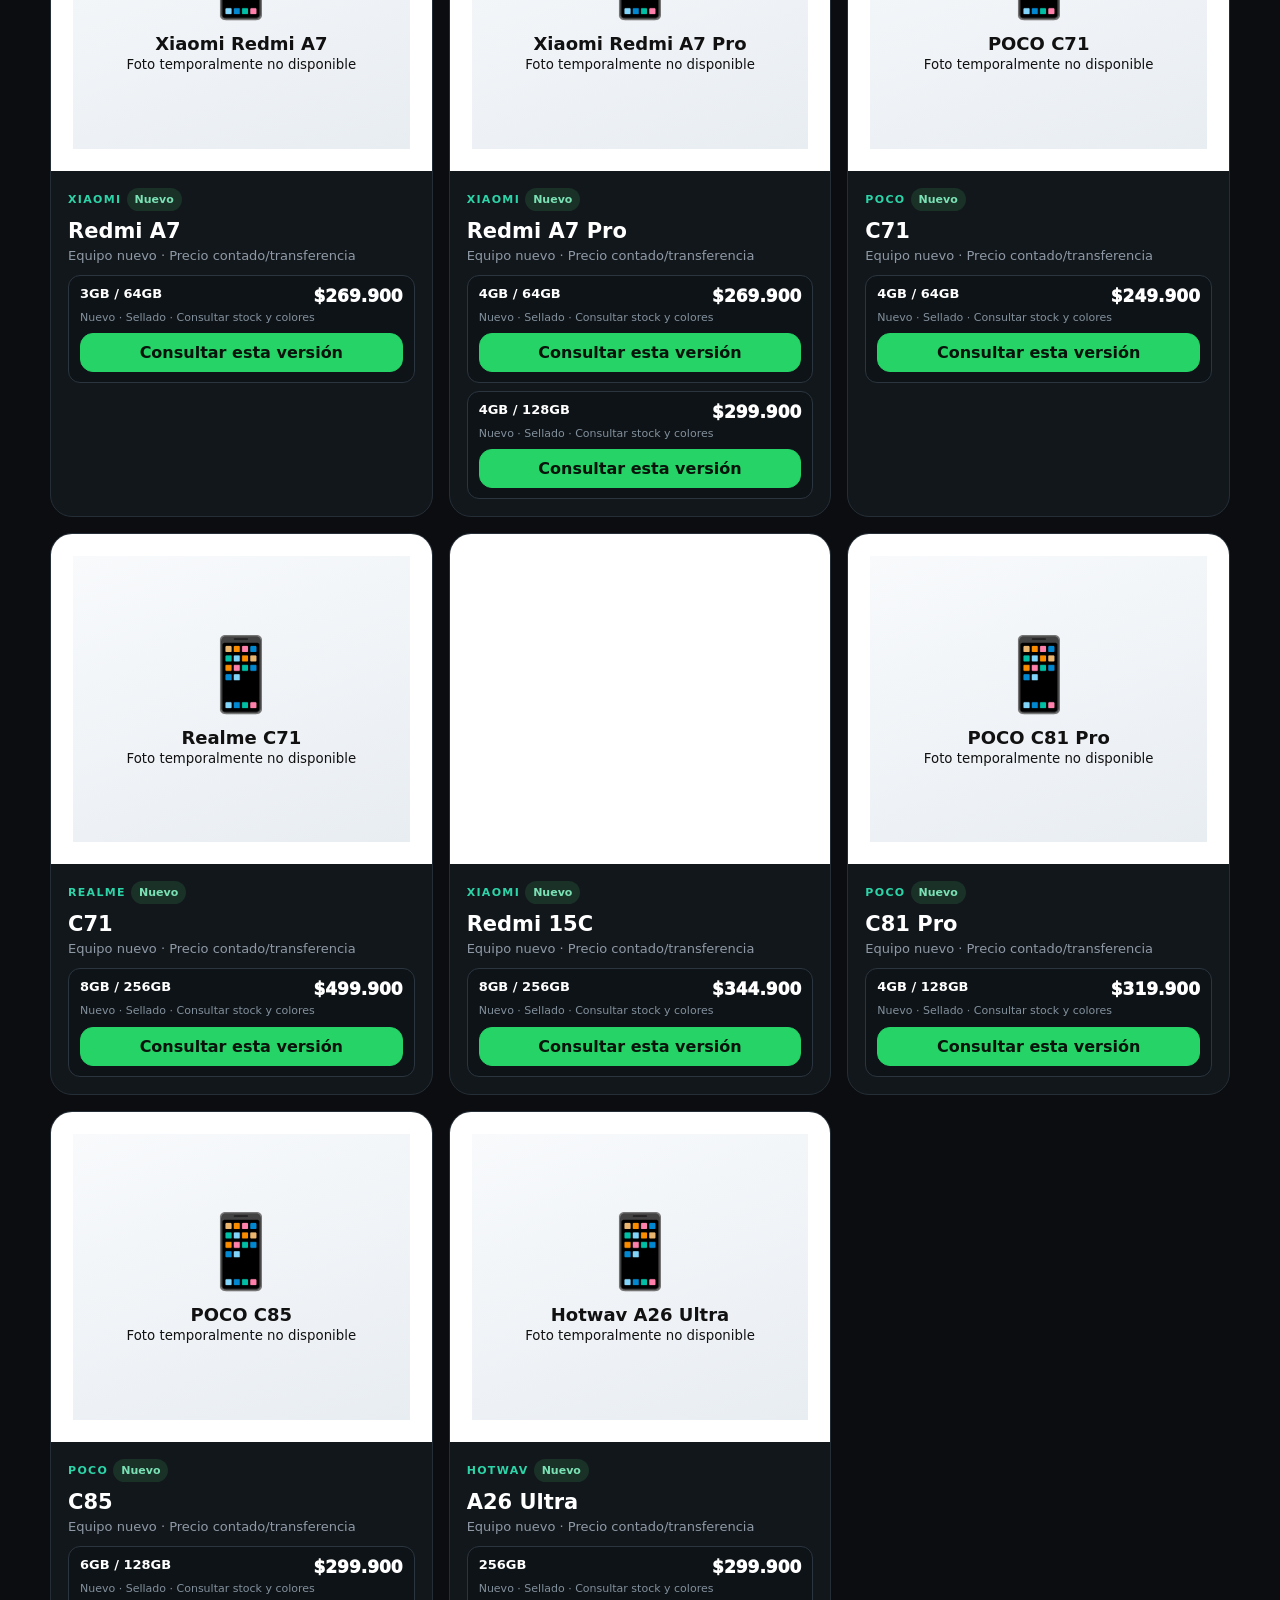
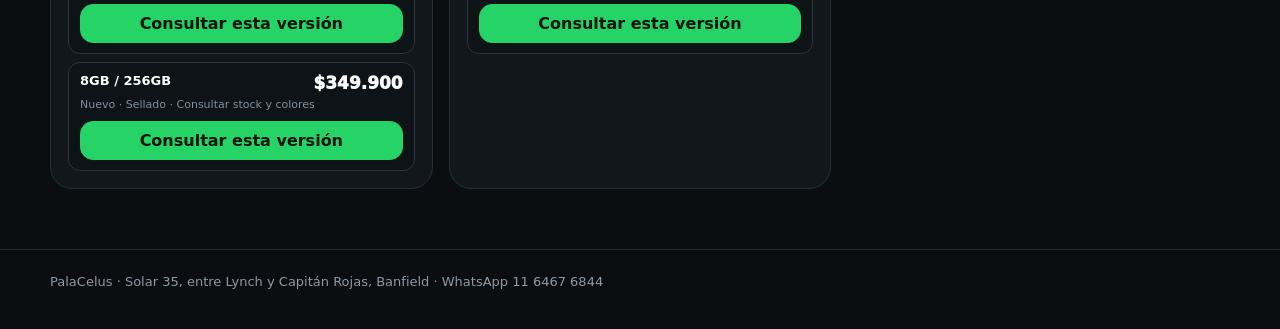
==== commit a21ff291: "Use local product images for Redmi 15C and Galaxy S25 FE" ====
--- a/catalogo.html
+++ b/catalogo.html
@@ -23,7 +23,7 @@
 {b:'Samsung',n:'Galaxy A36',imgs:['https://www.samsung-online.com.ua/uploads/shop/products/large/c_570ff8097d87e03d7fbfa8f95da73655.jpg'],v:[['8GB / 256GB','$719.900']]},
 {b:'Samsung',n:'Galaxy A37',imgs:['https://images.migrosone.com/elektronik/product/39188951/39188951_1-0b2606-1650x1650.jpg'],v:[['8GB / 256GB','$819.900']]},
 {b:'Samsung',n:'Galaxy A56',imgs:['https://mobileplanet.ua/uploads/product/2025-3-14/samsung-galaxy-a56-5g-8-256gb-awesome-graphite-sm-3387041.webp'],v:[['8GB / 256GB','$889.900']]},
-{b:'Samsung',n:'Galaxy S25 FE',imgs:['https://oneapple.com.ua/content/images/17/1800x1800l80mc0/60388574313349.jpg'],v:[['8GB / 256GB','$1.149.900']]},
+{b:'Samsung',n:'Galaxy S25 FE',imgs:['/assets/galaxy-s25-fe.svg?v=1'],v:[['8GB / 256GB','$1.149.900']]},
 {b:'Samsung',n:'Galaxy S26 Ultra',imgs:['https://www.electronic4you.si/media/catalog/product/2/7/279026.jpg'],v:[['12GB / 512GB','$1.999.900']]},
 {b:'Motorola',n:'Moto G04S',imgs:['https://cdn.awsli.com.br/953/953953/produto/359839162/32c7d79e-3806-4fc1-a5b6-cae0c05d0760-fybrp97fx4.png'],v:[['4GB / 256GB','$259.900']]},
 {b:'Motorola',n:'Moto G06',imgs:['https://p4-ofp.static.pub/fes/cms/2025/09/03/94kxwl1lryu7we6adw4g9haothbvmi306839.png'],v:[['4GB / 64GB','$219.900'],['4GB / 128GB','$249.900'],['4GB / 256GB','$299.900']]},
@@ -36,7 +36,7 @@
 {b:'Xiaomi',n:'Redmi A7 Pro',imgs:['https://pcdiga-prod.eu.saleor.cloud/media/thumbnails/products/22_4e2d6ba1_thumbnail_4096.jpg','https://cdn.tet.lv/tetveikals-prd-images/product_popup_image_webp/products/viedtelefons-xiaomi-redmi-a7-pro-blue-mist-1-6a4ccf1c49854.png.webp'],v:[['4GB / 64GB','$269.900'],['4GB / 128GB','$299.900']]},
 {b:'POCO',n:'C71',imgs:['https://s3.ap-south-1.amazonaws.com/comparos/uploads/Desert_Gold_d38001cbfe.jpg','https://chobs.mistoremx.com/images/202508/goods_img/0_P_1754093335567.jpg'],v:[['4GB / 64GB','$249.900']]},
 {b:'Realme',n:'C71',imgs:['https://media.romapy.com/48034-large_default/cel-realme-c71-rmx5303-8gb256gb-white-swan-br-631011005954.jpg'],v:[['8GB / 256GB','$499.900']]},
-{b:'Xiaomi',n:'Redmi 15C',imgs:['/assets/redmi-15c.svg'],v:[['8GB / 256GB','$344.900']]},
+{b:'Xiaomi',n:'Redmi 15C',imgs:['/assets/redmi-15c.svg?v=2'],v:[['8GB / 256GB','$344.900']]},
 {b:'POCO',n:'C81 Pro',imgs:['https://cdn.antaranews.com/cache/1200x800/2026/04/29/poco-c81-pro-all-color-options-1536x864.jpg'],v:[['4GB / 128GB','$319.900']]},
 {b:'POCO',n:'C85',imgs:['https://down-ph.img.susercontent.com/file/ph-11134207-820lg-mp8wr12u2v41d9'],v:[['6GB / 128GB','$299.900'],['8GB / 256GB','$349.900']]},
 {b:'Hotwav',n:'A26 Ultra',imgs:['https://www.supergames.com.py/34729-thickbox_default/celular-hotwav-a26-ultra-256gb-3gb-ram-dual-sim-tela-6-75----branco.jpg'],v:[['256GB','$299.900']]}
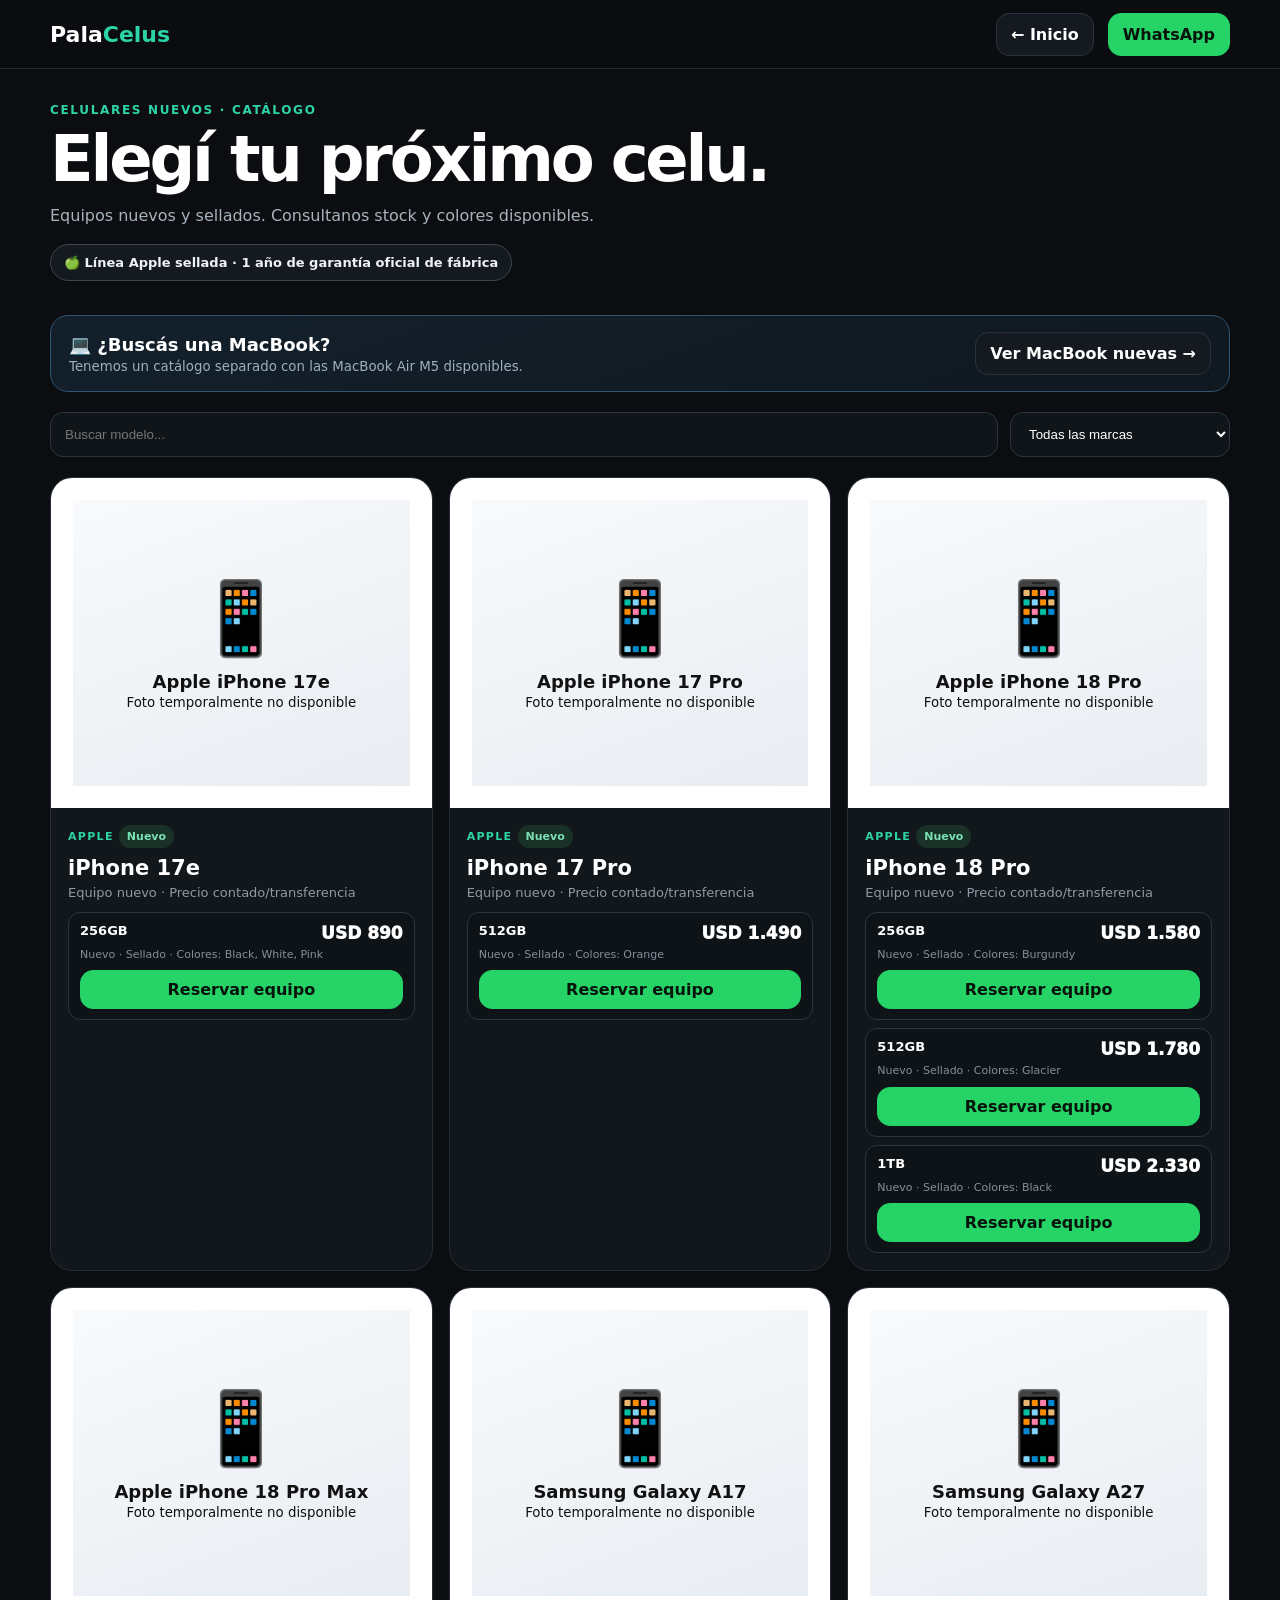
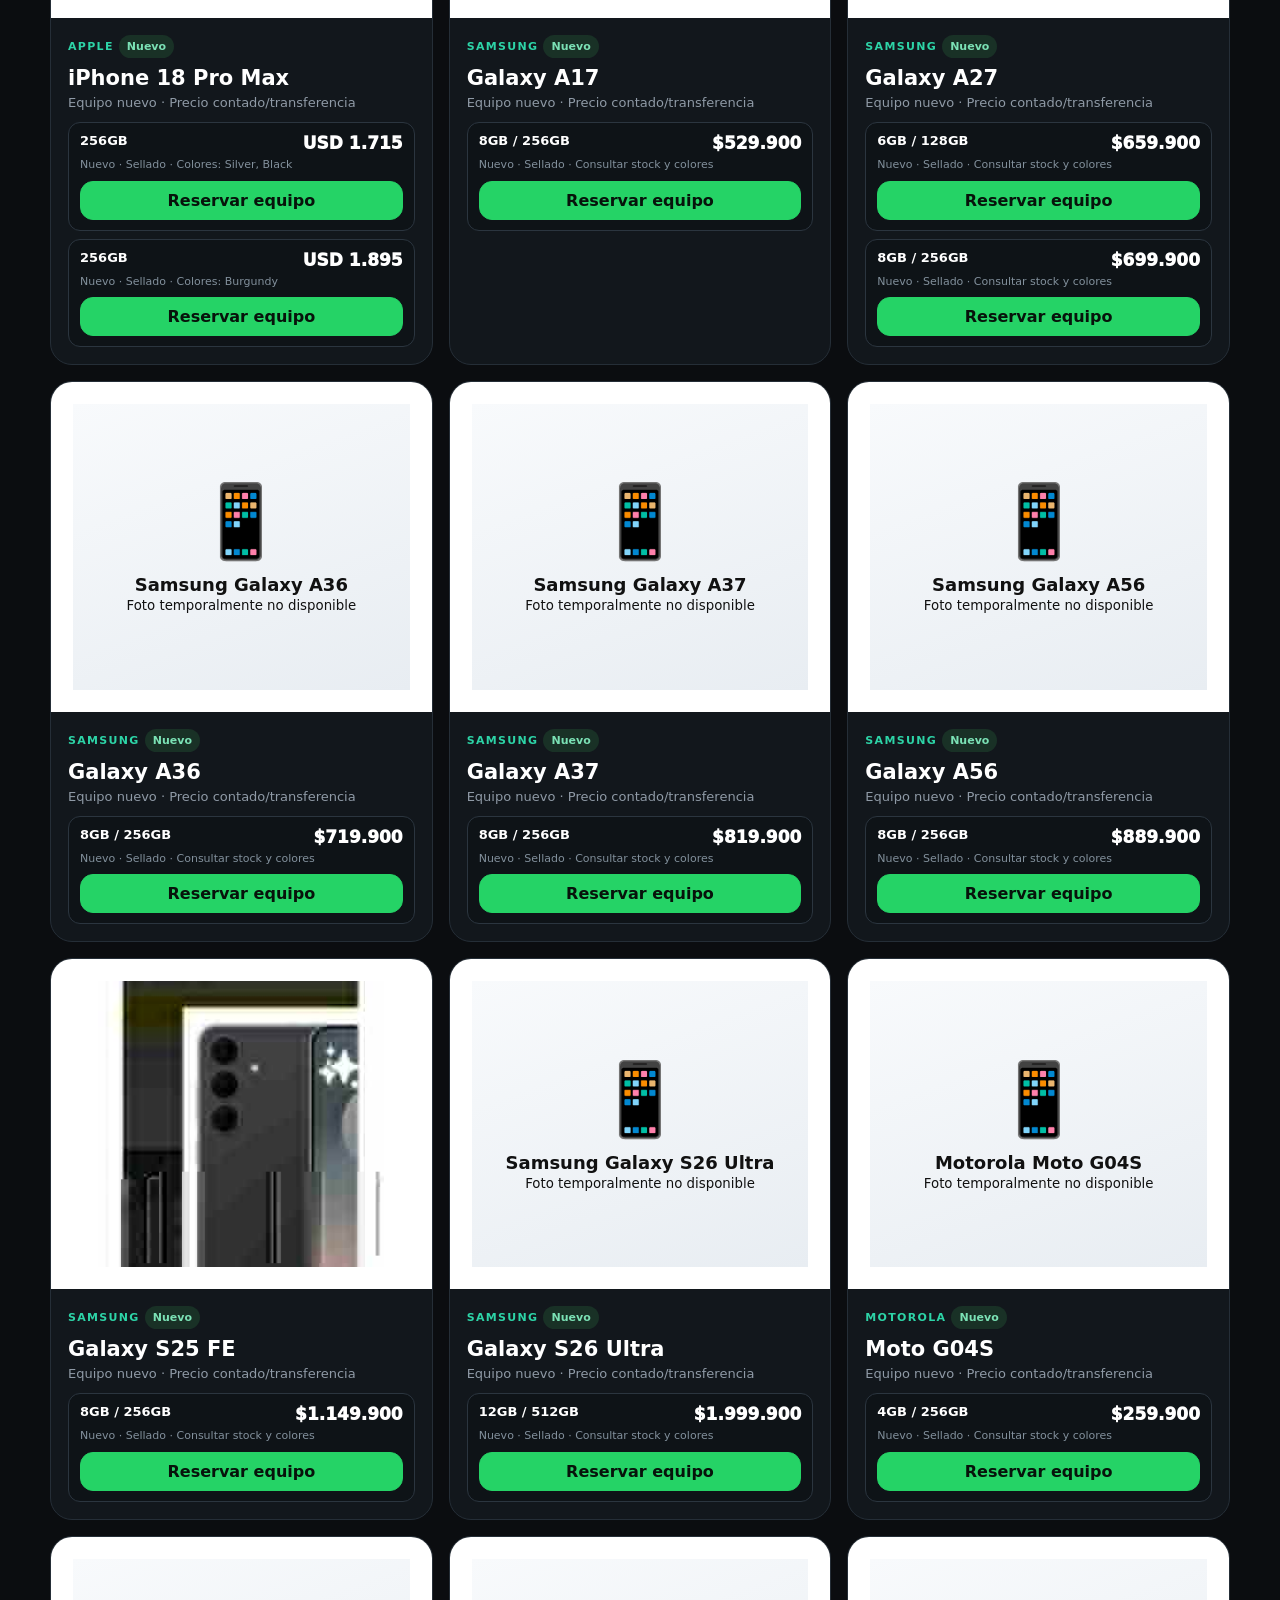
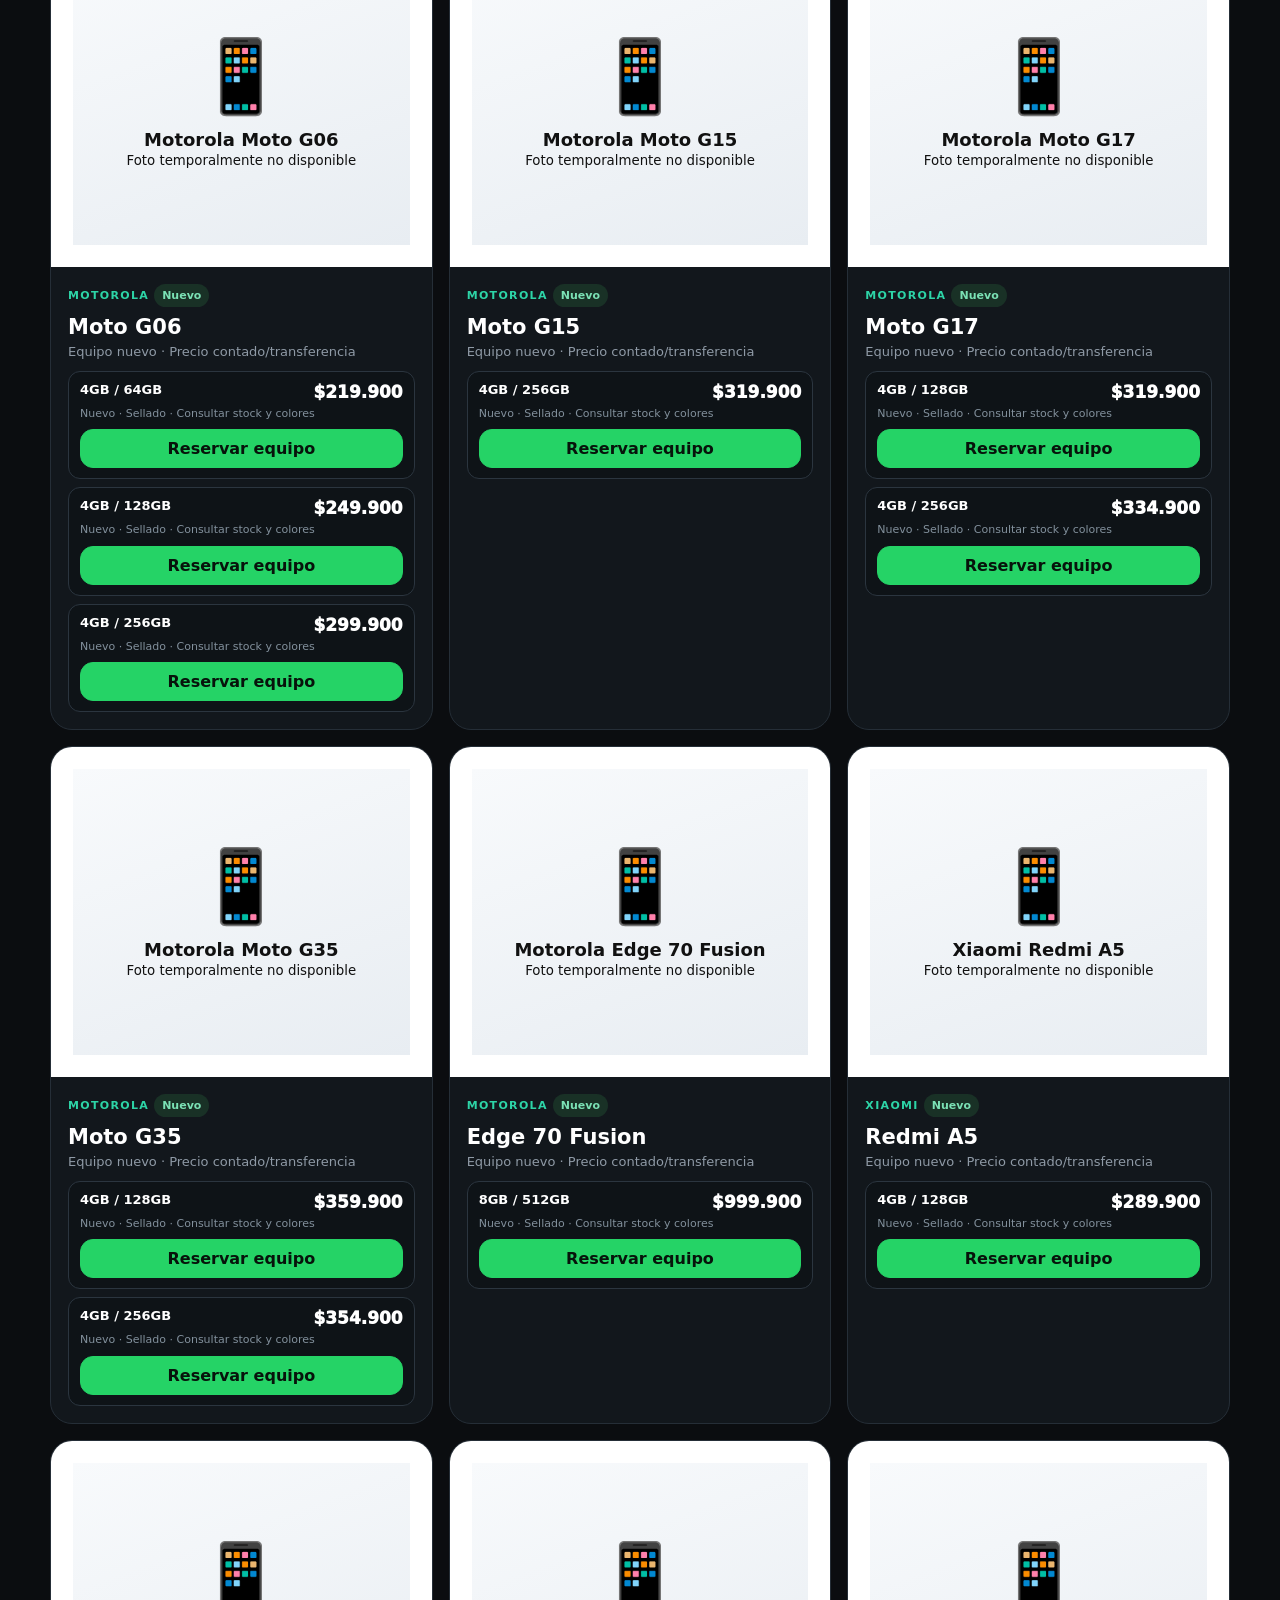
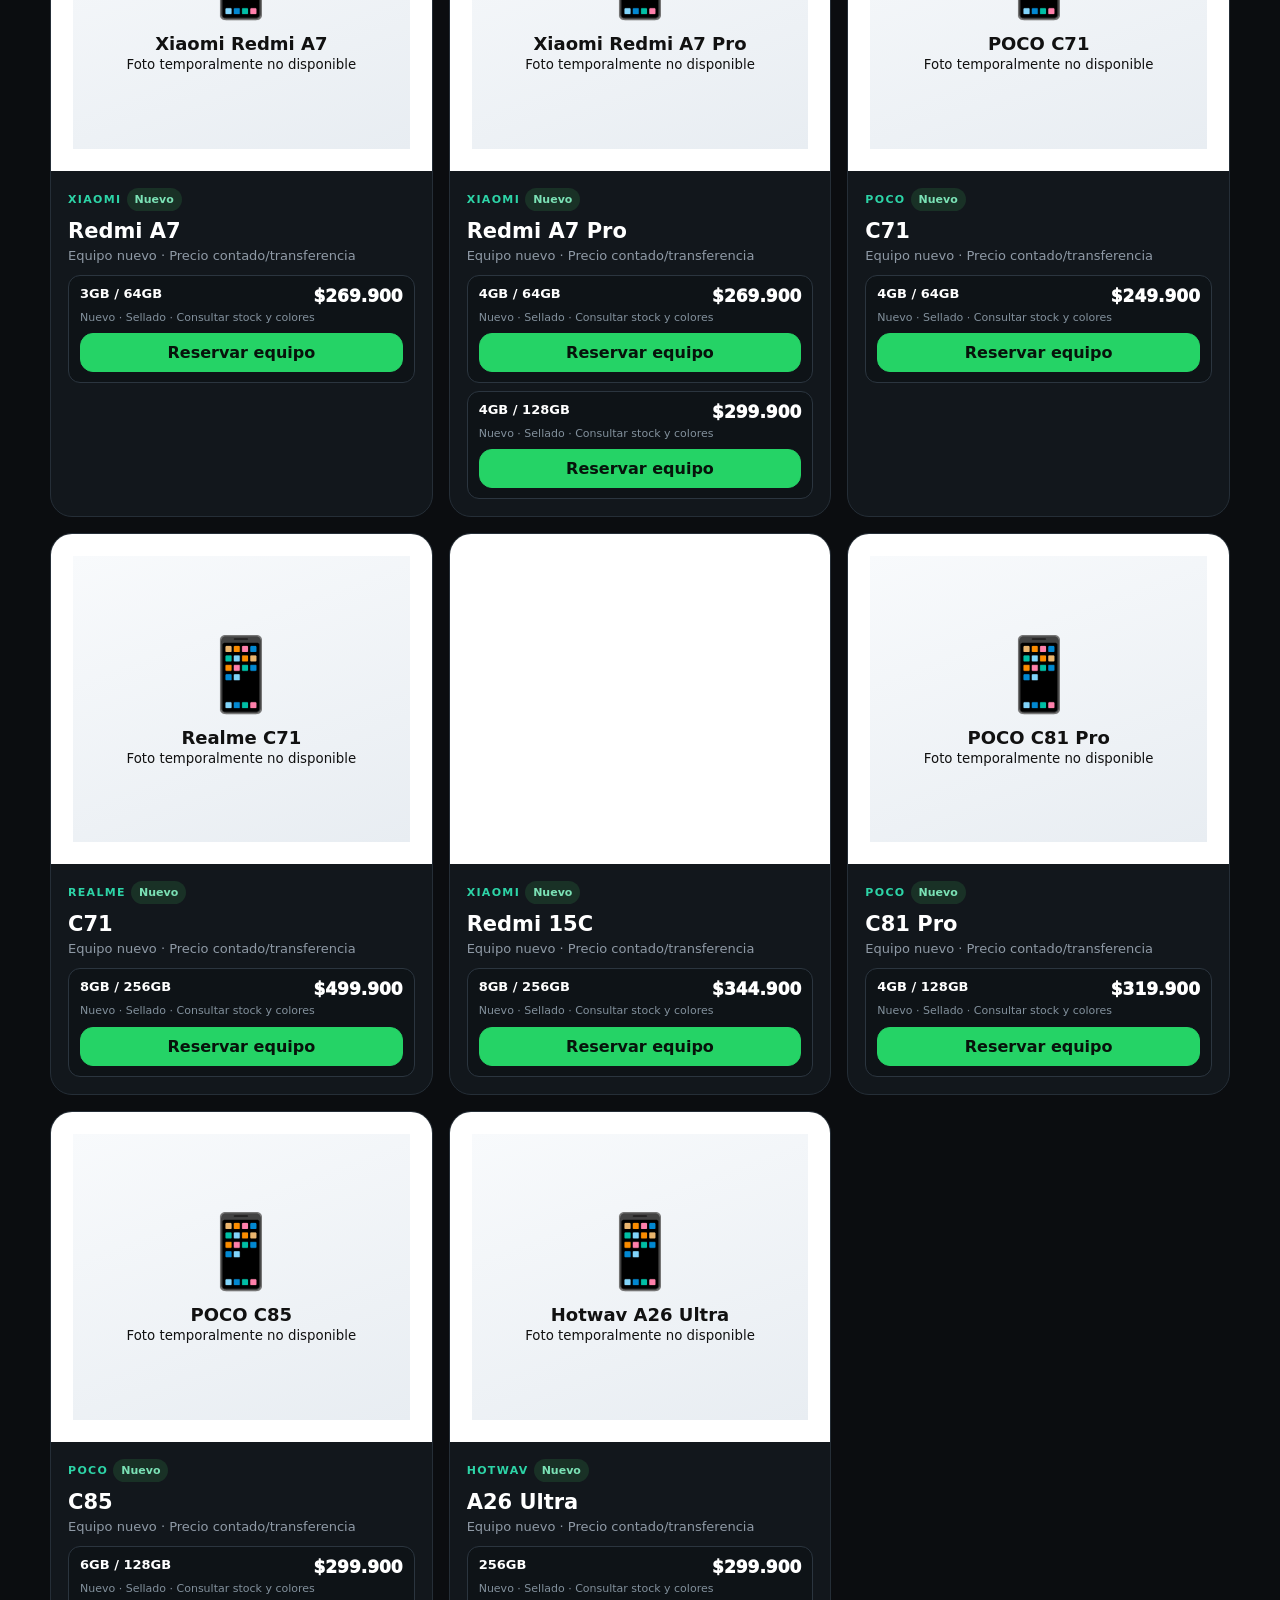
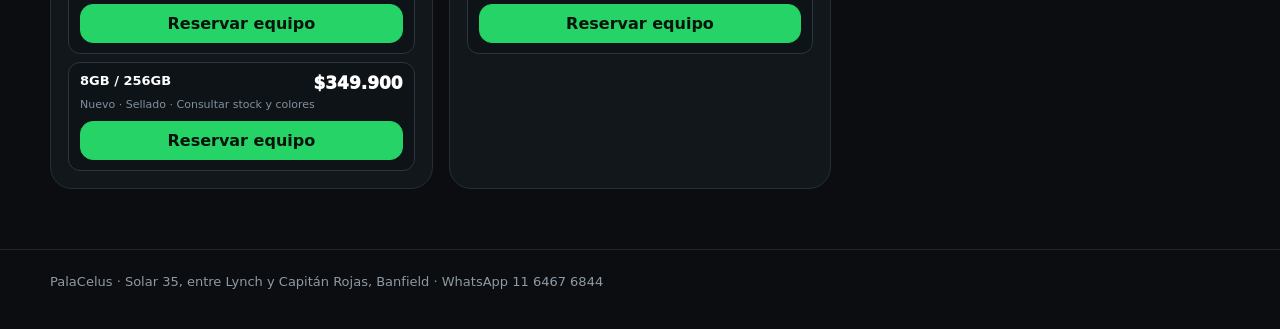
==== commit 8cac56ec: "Cambiar CTA del catálogo a Reservar equipo" ====
--- a/catalogo.html
+++ b/catalogo.html
@@ -45,6 +45,6 @@
 function wa(p,mem,price){return 'https://wa.me/5491164676844?text='+encodeURIComponent(`Hola PalaCelus, quería consultar disponibilidad del ${p.b} ${p.n} ${mem} publicado a ${price}.`)}
 function imageHTML(p){const list=p.imgs||[];if(!list.length)return `<div class="fallback"><div><div class="phone">📱</div><b>${p.b} ${p.n}</b></div></div>`;const enc=encodeURIComponent(JSON.stringify(list));return `<img src="${list[0]}" alt="${p.b} ${p.n}" loading="lazy" data-list="${enc}" data-i="0" onerror="nextImg(this,'${p.b} ${p.n}')">`}
 function nextImg(img,label){const a=JSON.parse(decodeURIComponent(img.dataset.list));let i=Number(img.dataset.i)+1;if(i<a.length){img.dataset.i=i;img.src=a[i]}else{img.parentElement.innerHTML=`<div class="fallback"><div><div class="phone">📱</div><b>${label}</b><small>Foto temporalmente no disponible</small></div></div>`}}
-function render(){const text=q.value.trim().toLowerCase(),bf=brand.value;grid.innerHTML='';P.filter(p=>(bf==='all'||p.b===bf)&&(`${p.b} ${p.n}`).toLowerCase().includes(text)).forEach(p=>{const c=document.createElement('article');c.className='card';const vars=p.v.map(x=>`<div class="variant"><div class="variant-top"><span class="mem">${x[0]}</span><span class="price">${x[1]}</span></div><div class="stock">Nuevo · Sellado${x[2]?` · Colores: ${x[2]}`:' · Consultar stock y colores'}</div><div style="margin-top:8px"><a class="btn wa" style="display:block;text-align:center;padding:9px" href="${wa(p,x[0],x[1])}">Consultar esta versión</a></div></div>`).join('');c.innerHTML=`<div class="photo">${imageHTML(p)}</div><div class="body"><div><span class="brandtag">${p.b}</span> <span class="badge">Nuevo</span></div><h2>${p.n}</h2><div class="sub">Equipo nuevo · Precio contado/transferencia</div><div class="variants">${vars}</div></div>`;grid.appendChild(c)})}
+function render(){const text=q.value.trim().toLowerCase(),bf=brand.value;grid.innerHTML='';P.filter(p=>(bf==='all'||p.b===bf)&&(`${p.b} ${p.n}`).toLowerCase().includes(text)).forEach(p=>{const c=document.createElement('article');c.className='card';const vars=p.v.map(x=>`<div class="variant"><div class="variant-top"><span class="mem">${x[0]}</span><span class="price">${x[1]}</span></div><div class="stock">Nuevo · Sellado${x[2]?` · Colores: ${x[2]}`:' · Consultar stock y colores'}</div><div style="margin-top:8px"><a class="btn wa" style="display:block;text-align:center;padding:9px" href="${wa(p,x[0],x[1])}">Reservar equipo</a></div></div>`).join('');c.innerHTML=`<div class="photo">${imageHTML(p)}</div><div class="body"><div><span class="brandtag">${p.b}</span> <span class="badge">Nuevo</span></div><h2>${p.n}</h2><div class="sub">Equipo nuevo · Precio contado/transferencia</div><div class="variants">${vars}</div></div>`;grid.appendChild(c)})}
 q.addEventListener('input',render);brand.addEventListener('change',render);render();
 </script></body></html>
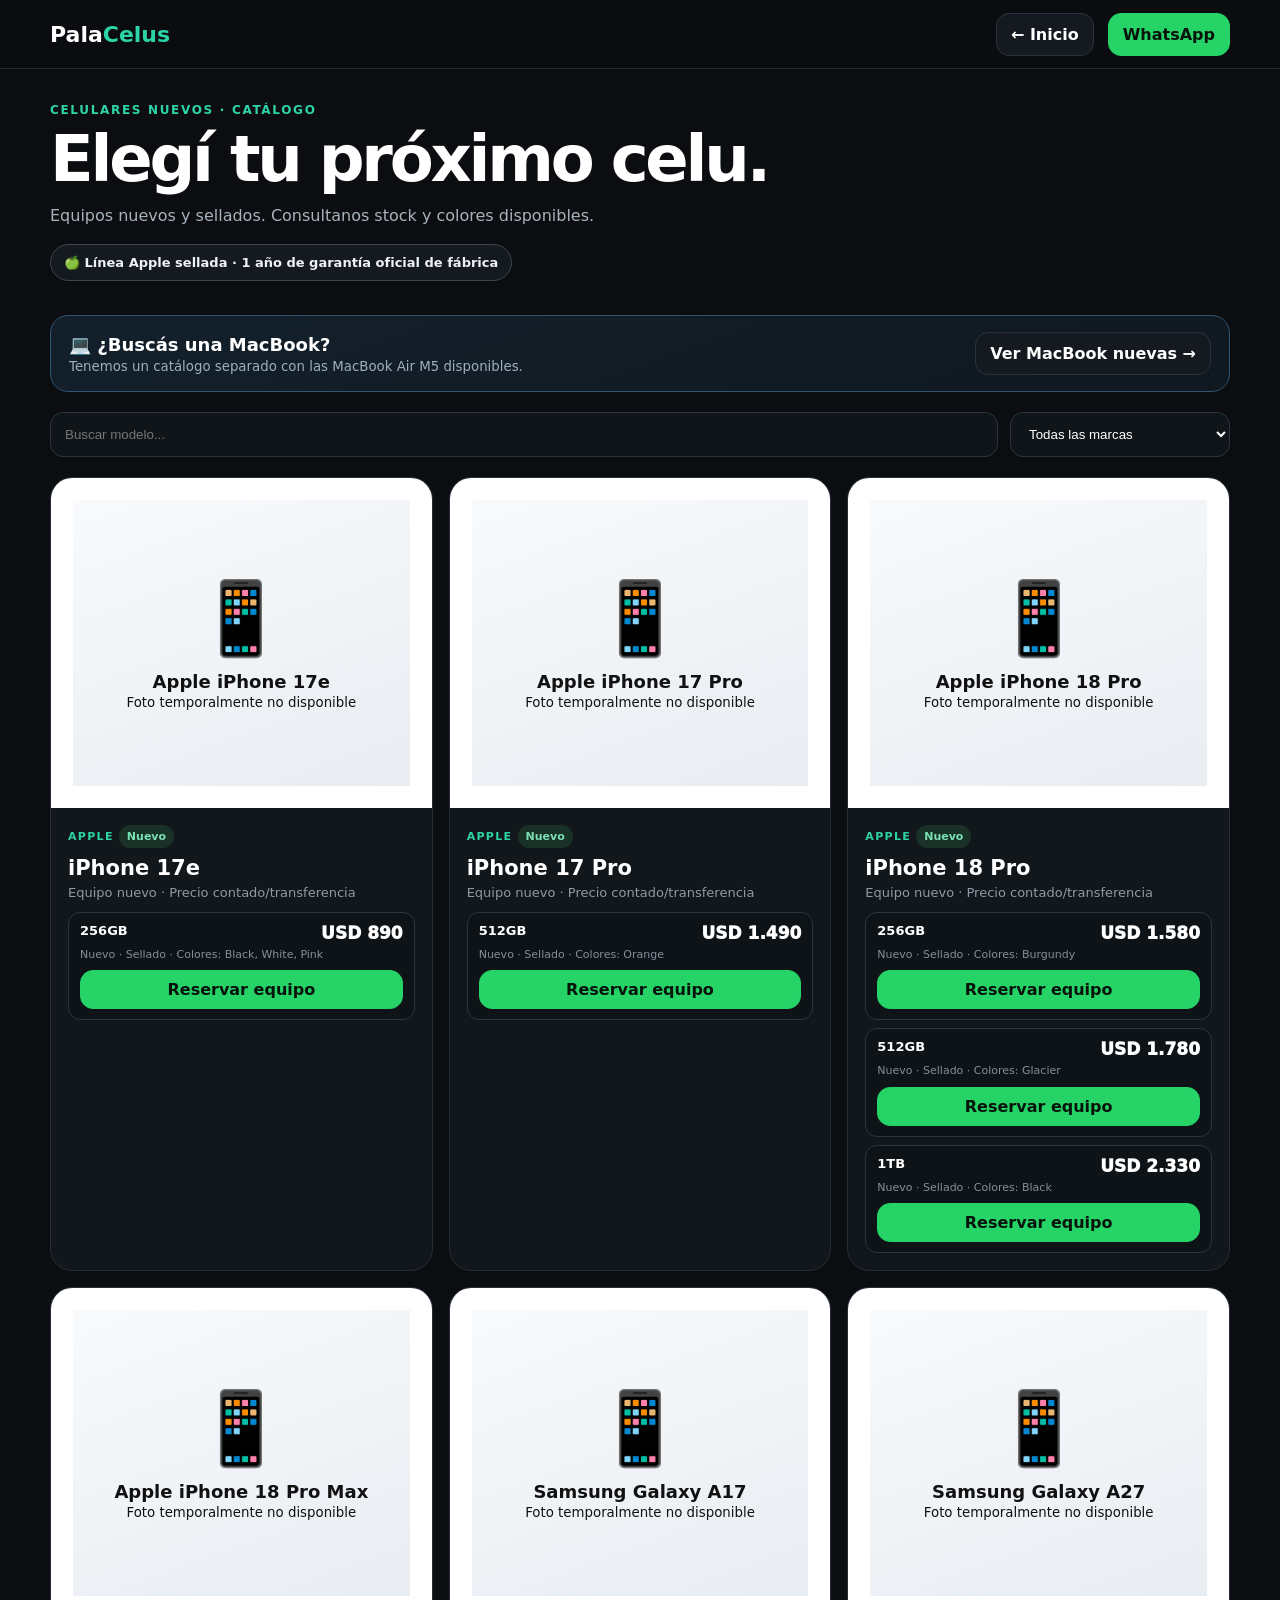
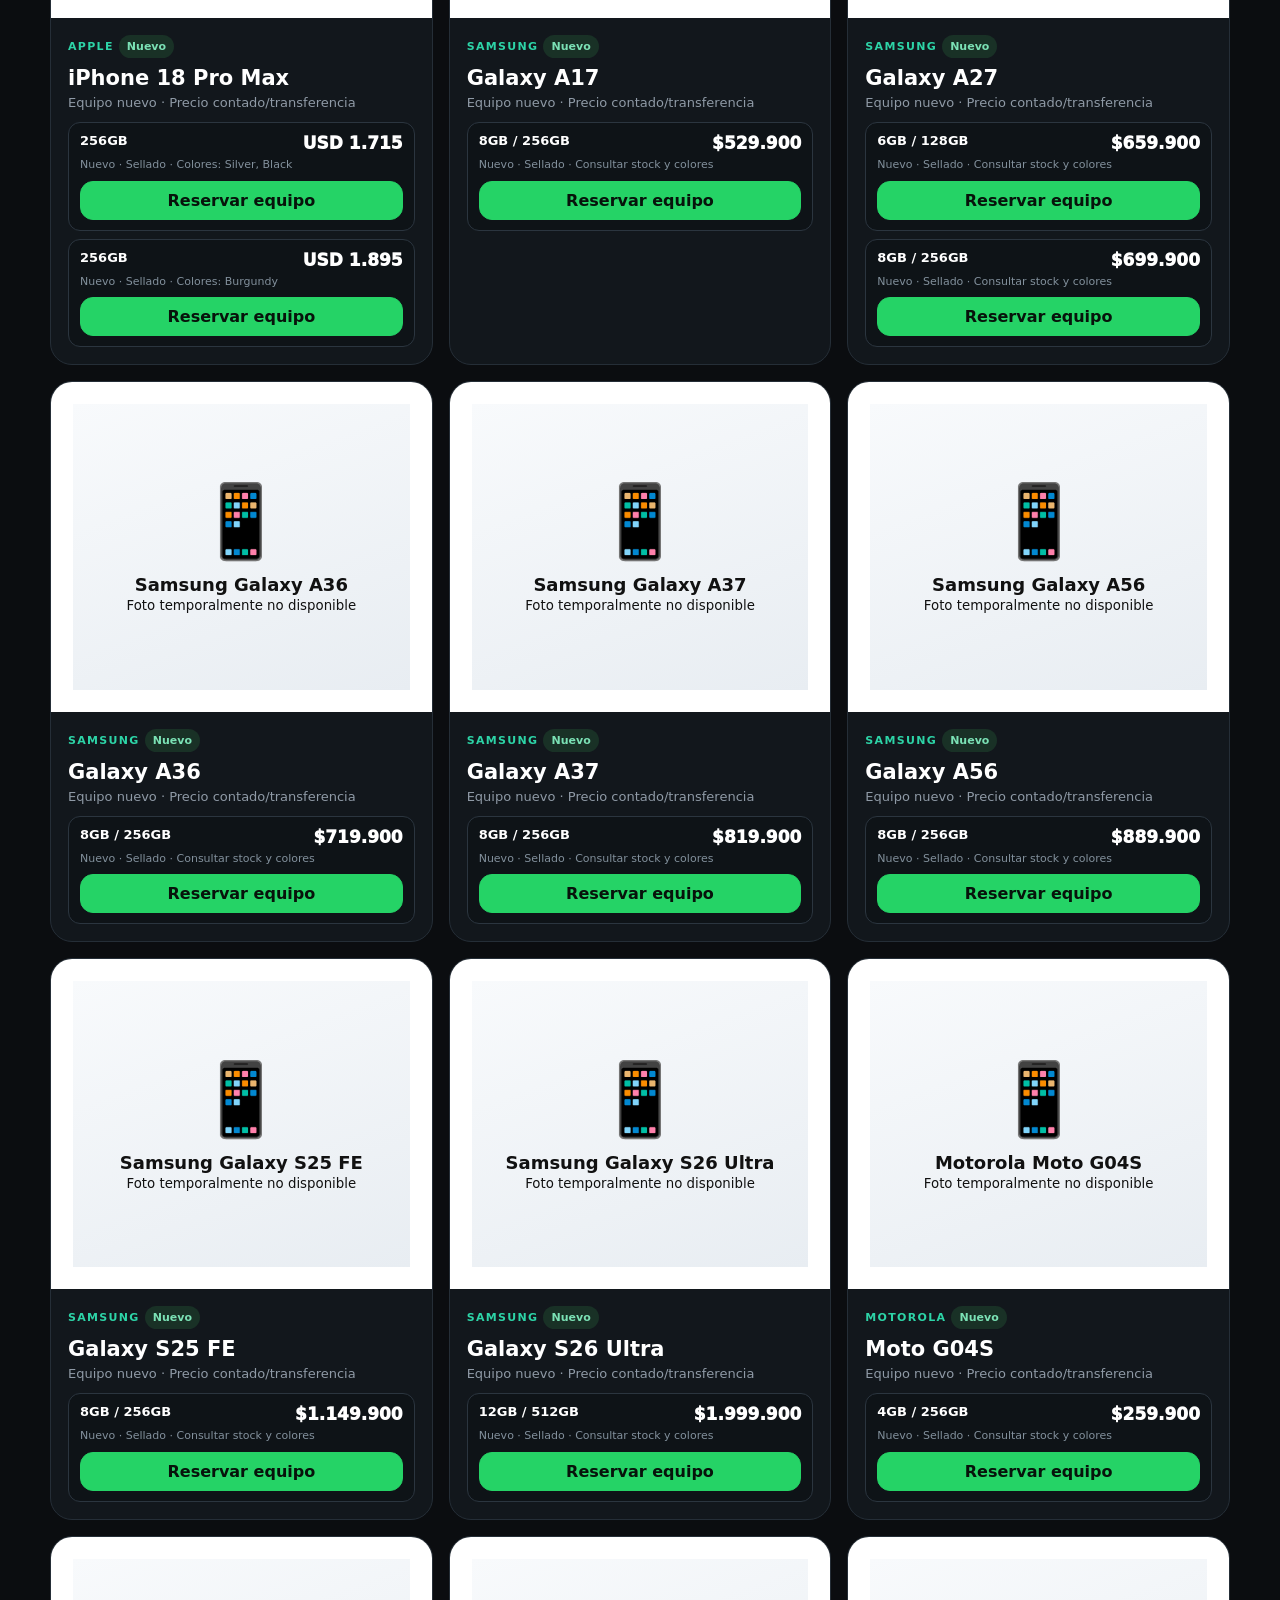
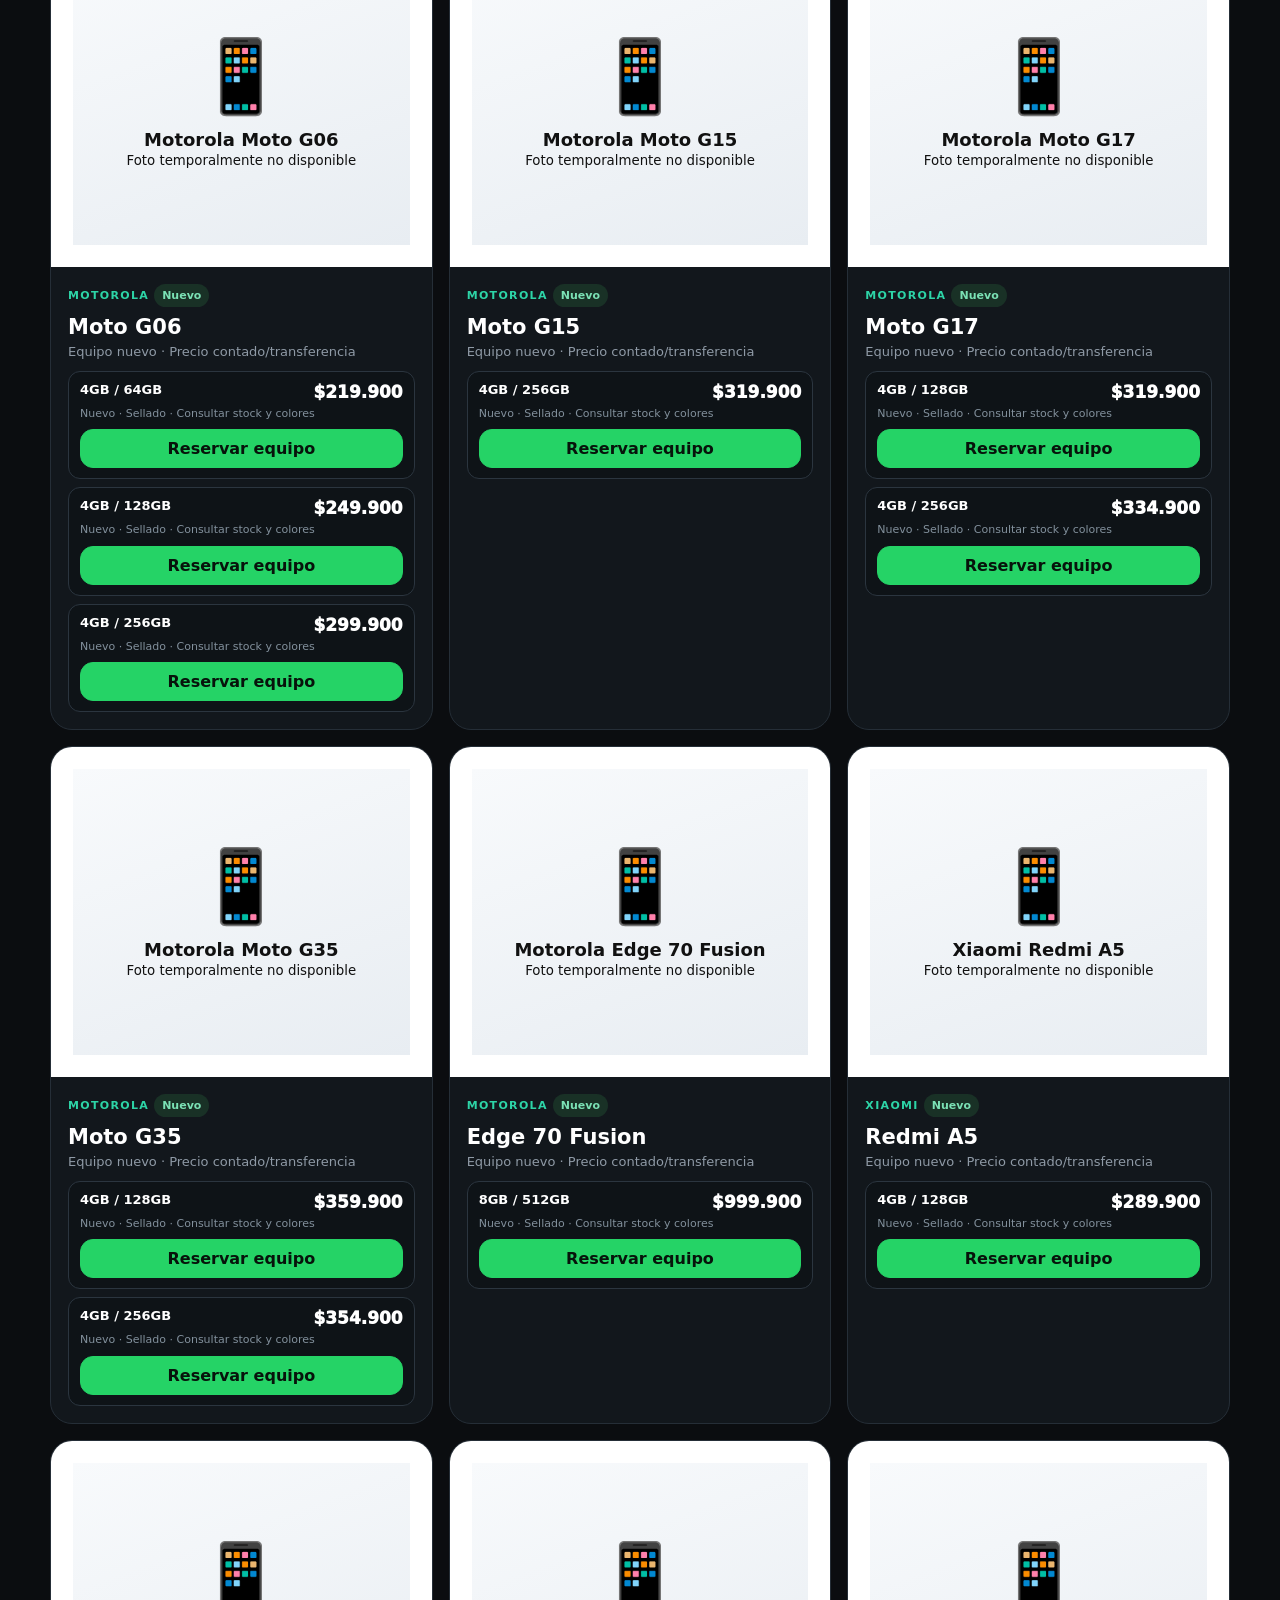
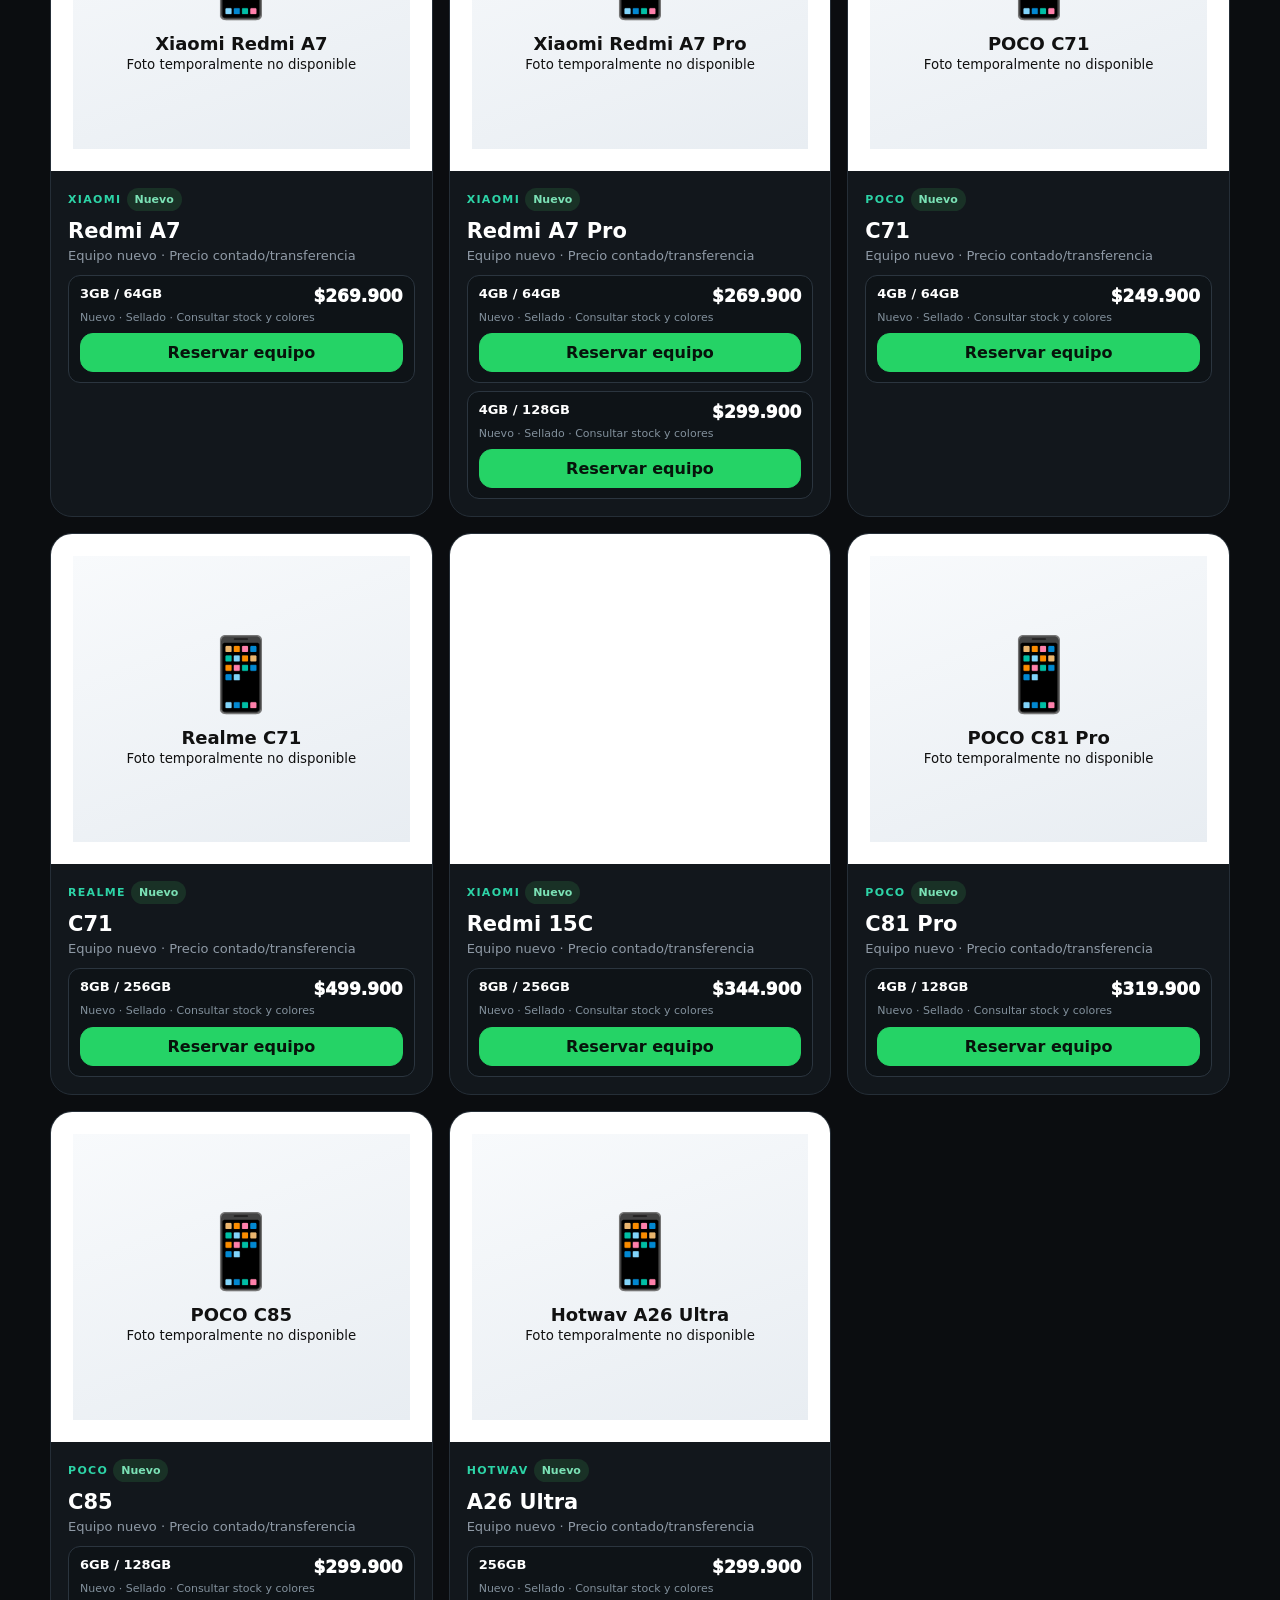
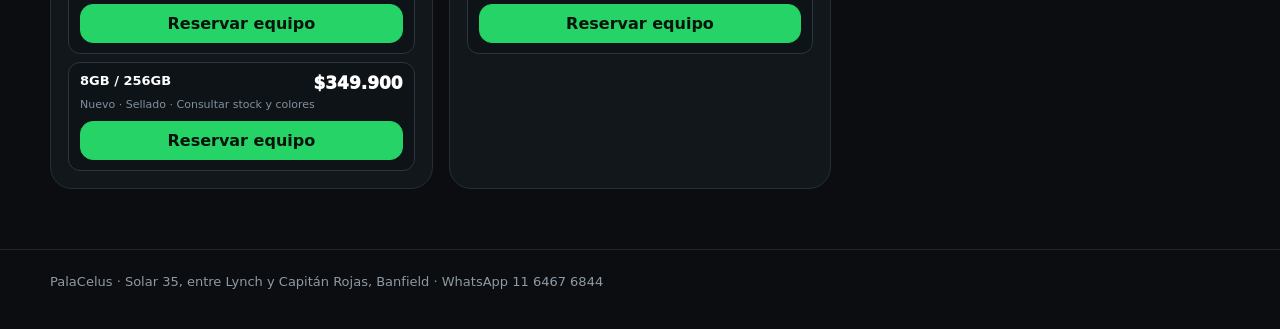
==== commit f6742868: "Fix Galaxy S25 FE product image" ====
--- a/catalogo.html
+++ b/catalogo.html
@@ -23,7 +23,7 @@
 {b:'Samsung',n:'Galaxy A36',imgs:['https://www.samsung-online.com.ua/uploads/shop/products/large/c_570ff8097d87e03d7fbfa8f95da73655.jpg'],v:[['8GB / 256GB','$719.900']]},
 {b:'Samsung',n:'Galaxy A37',imgs:['https://images.migrosone.com/elektronik/product/39188951/39188951_1-0b2606-1650x1650.jpg'],v:[['8GB / 256GB','$819.900']]},
 {b:'Samsung',n:'Galaxy A56',imgs:['https://mobileplanet.ua/uploads/product/2025-3-14/samsung-galaxy-a56-5g-8-256gb-awesome-graphite-sm-3387041.webp'],v:[['8GB / 256GB','$889.900']]},
-{b:'Samsung',n:'Galaxy S25 FE',imgs:['/assets/galaxy-s25-fe.svg?v=1'],v:[['8GB / 256GB','$1.149.900']]},
+{b:'Samsung',n:'Galaxy S25 FE',imgs:['https://assets.odido.nl/648x648/9e9bf55c29/hc-fg-c_front-back_samsung_galaxy_s25fe_navy_648x648.webp'],v:[['8GB / 256GB','$1.149.900']]},
 {b:'Samsung',n:'Galaxy S26 Ultra',imgs:['https://www.electronic4you.si/media/catalog/product/2/7/279026.jpg'],v:[['12GB / 512GB','$1.999.900']]},
 {b:'Motorola',n:'Moto G04S',imgs:['https://cdn.awsli.com.br/953/953953/produto/359839162/32c7d79e-3806-4fc1-a5b6-cae0c05d0760-fybrp97fx4.png'],v:[['4GB / 256GB','$259.900']]},
 {b:'Motorola',n:'Moto G06',imgs:['https://p4-ofp.static.pub/fes/cms/2025/09/03/94kxwl1lryu7we6adw4g9haothbvmi306839.png'],v:[['4GB / 64GB','$219.900'],['4GB / 128GB','$249.900'],['4GB / 256GB','$299.900']]},
